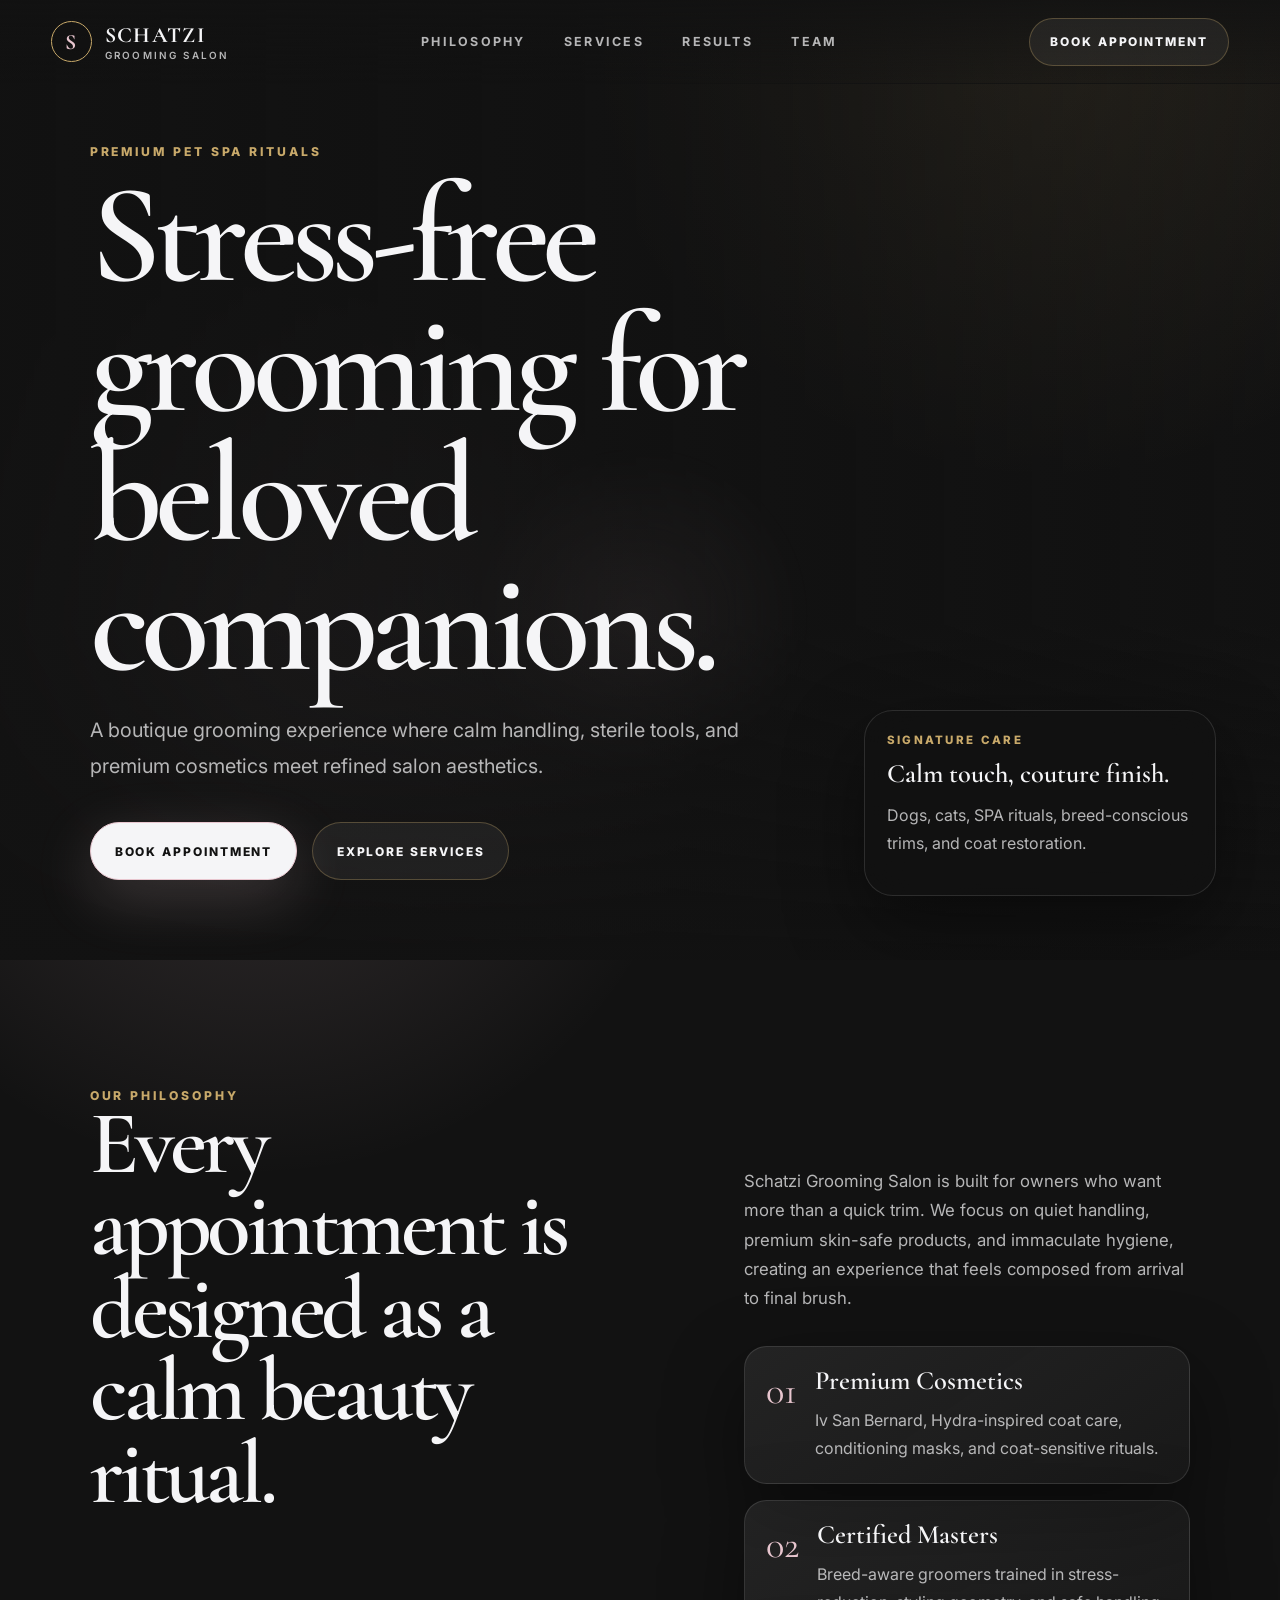
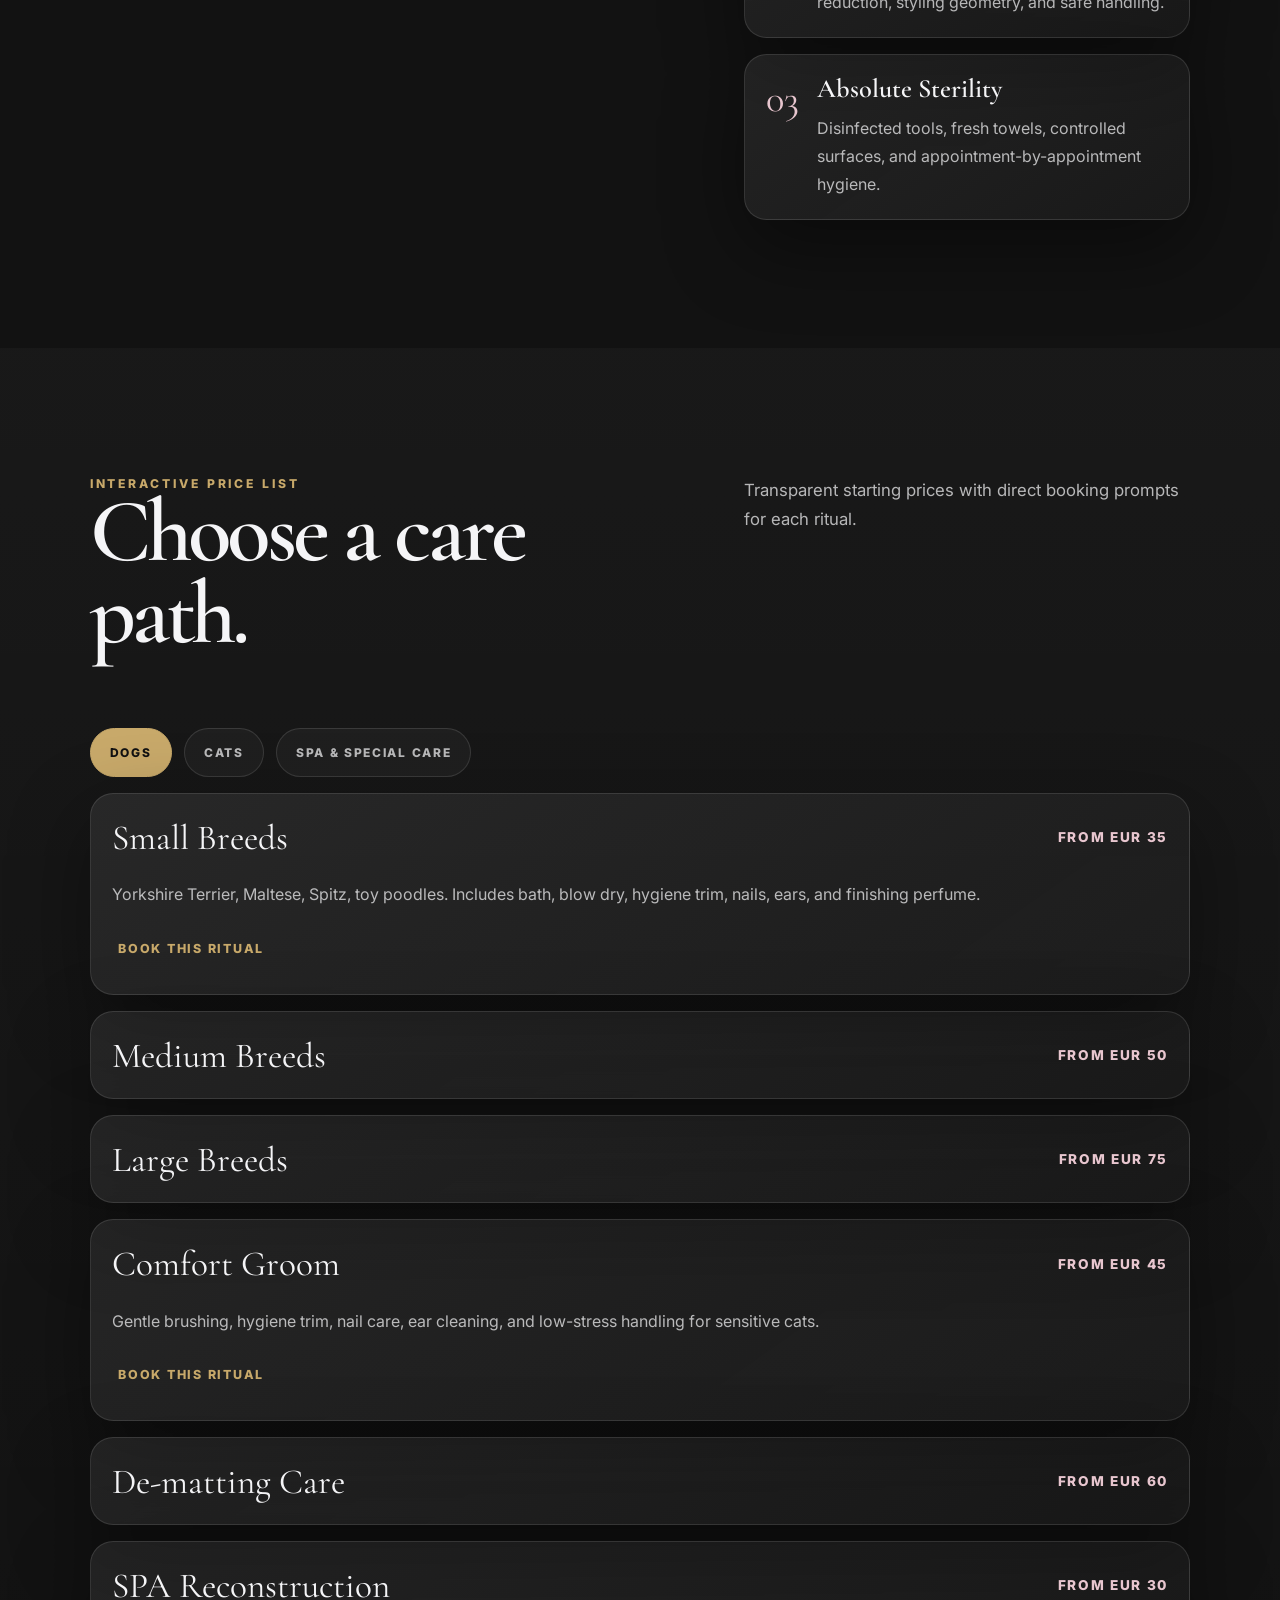
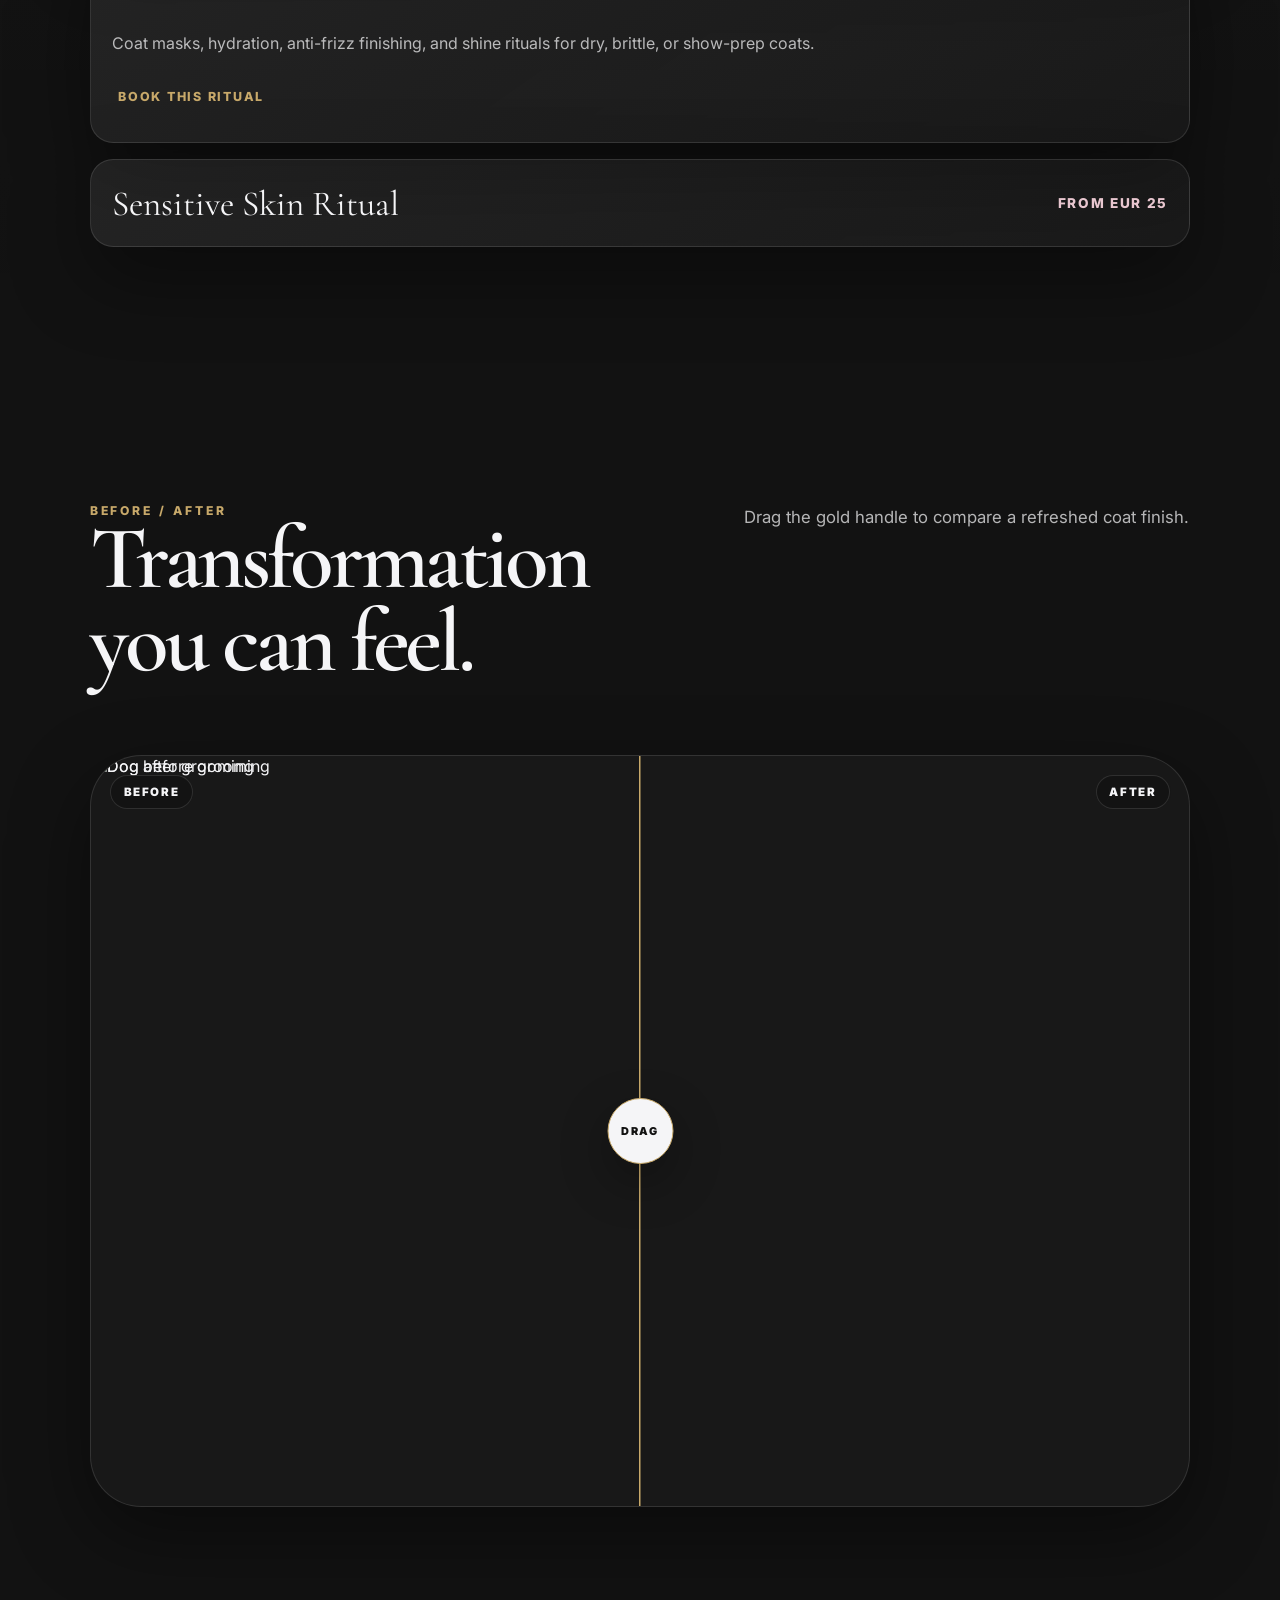
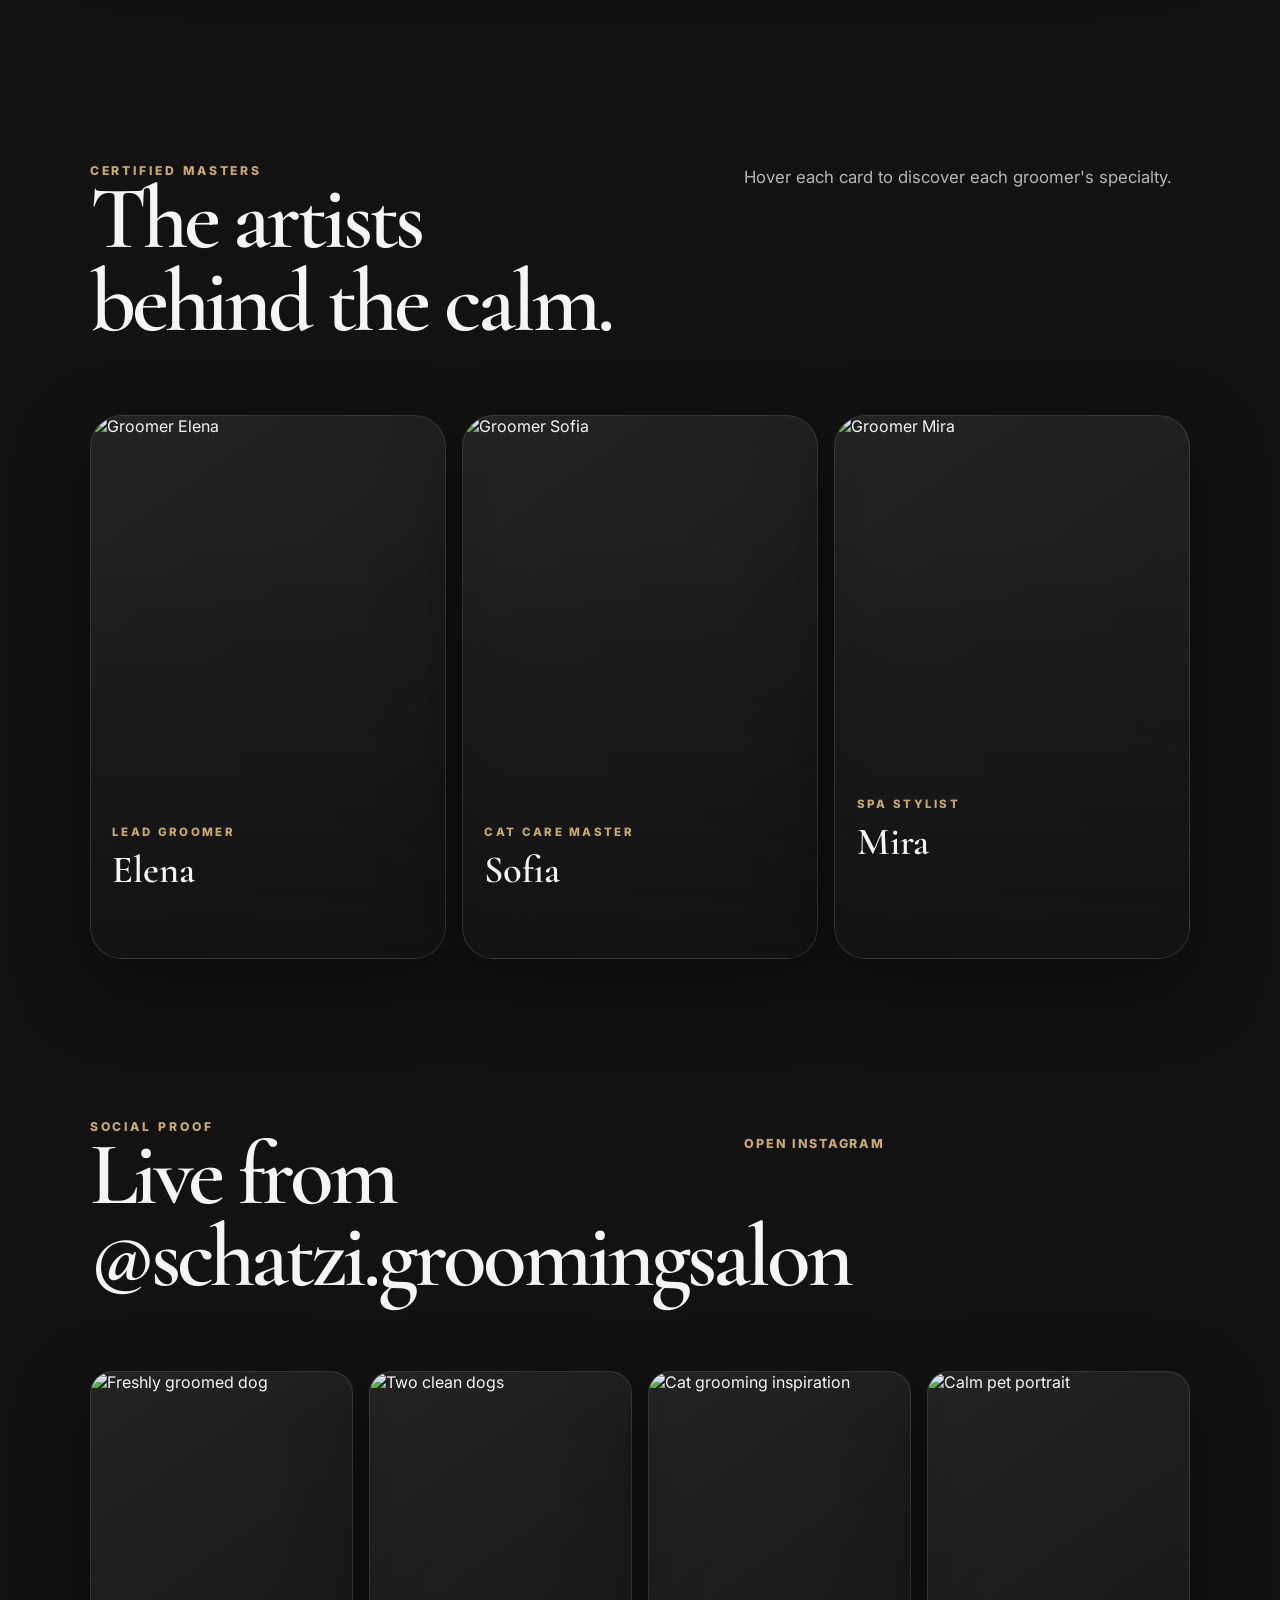
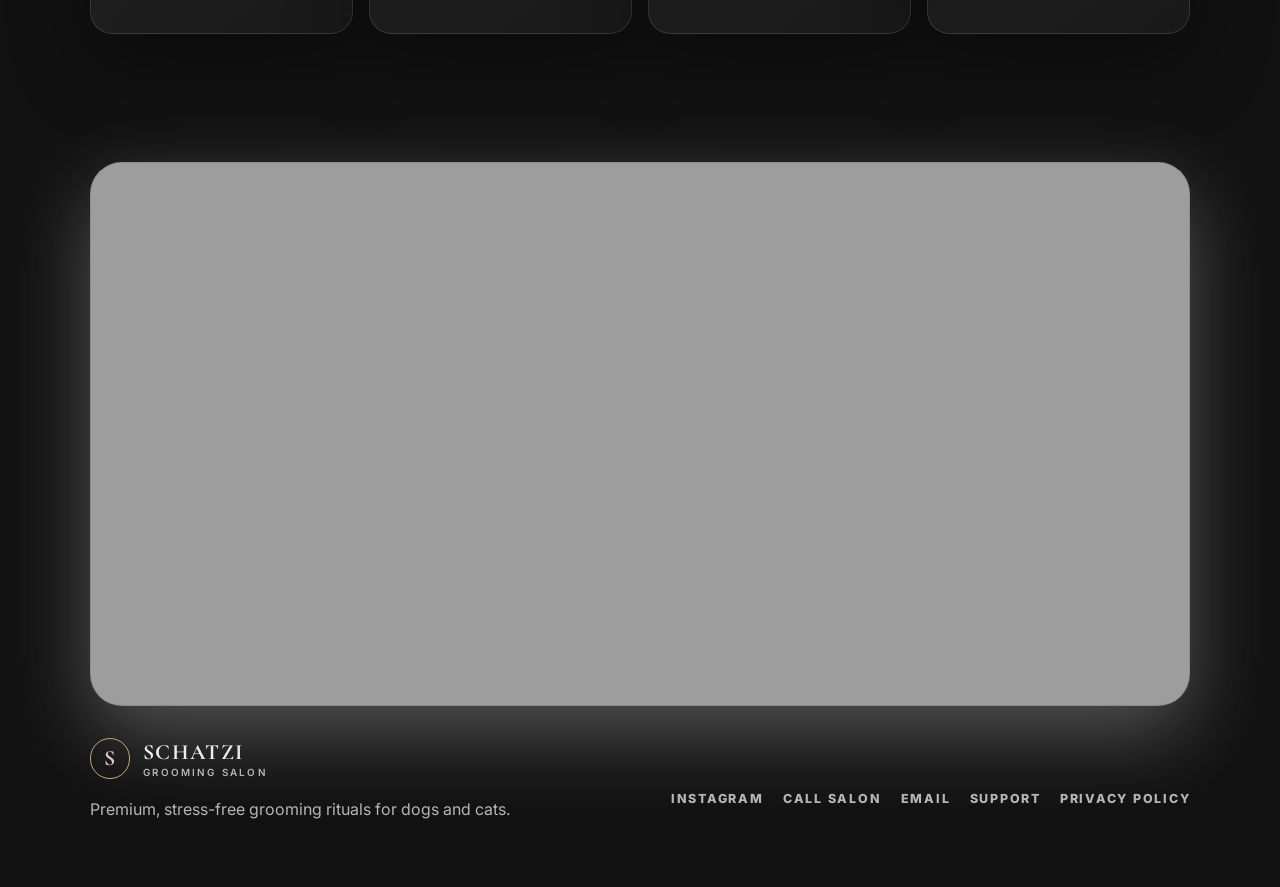
==== index.html @ 97bea0d7 "Add files via upload" ====
<!doctype html>
<html lang="en">
  <head>
    <meta charset="UTF-8" />
    <meta name="viewport" content="width=device-width, initial-scale=1.0" />
    <meta
      name="description"
      content="Schatzi Grooming Salon offers premium, stress-free grooming rituals for dogs and cats in a refined boutique environment."
    />
    <title>Schatzi Grooming Salon | Premium Pet SPA</title>
    <link rel="canonical" href="https://schatzi-grooming.com" />
    <meta name="theme-color" content="#121212" />
    <meta name="color-scheme" content="dark light" />
    <meta property="og:title" content="Schatzi Grooming Salon | Premium Pet Care" />
    <meta property="og:description" content="Culture of care and impeccable style for four-legged aesthetics. Professional grooming without stress." />
    <meta property="og:image" content="/assets/og-premium-preview.jpg" />
    <meta property="og:url" content="https://schatzi-grooming.com" />
    <meta property="og:type" content="website" />
    <meta property="og:site_name" content="Schatzi Grooming Salon" />
    <link rel="icon" href="/assets/favicons/favicon.svg" type="image/svg+xml" sizes="any" />
    <link rel="icon" href="/assets/favicons/favicon-192.png" type="image/png" sizes="192x192" />
    <link rel="icon" href="/assets/favicons/favicon-512.png" type="image/png" sizes="512x512" />
    <link rel="apple-touch-icon" href="/assets/favicons/apple-touch-icon.png" sizes="180x180" />
    <link rel="manifest" href="/site.webmanifest" />
    <link rel="preconnect" href="https://fonts.googleapis.com" />
    <link rel="preconnect" href="https://fonts.gstatic.com" crossorigin />
    <link
      href="https://fonts.googleapis.com/css2?family=Cormorant+Garamond:wght@500;600;700&family=Inter:wght@400;500;600;700&display=swap"
      rel="stylesheet"
    />
    <link rel="stylesheet" href="styles.css" />
  </head>
  <body>
    <div class="cursor-glow" aria-hidden="true"></div>

    <header class="site-header" data-elevate>
      <a class="brand" href="#hero" aria-label="Schatzi Grooming Salon home">
        <span class="brand-mark">S</span>
        <span>
          Schatzi
          <small>Grooming Salon</small>
        </span>
      </a>
      <nav class="nav-links" aria-label="Primary navigation">
        <a href="#philosophy">Philosophy</a>
        <a href="#prices">Services</a>
        <a href="#gallery">Results</a>
        <a href="#team">Team</a>
      </nav>
      <button class="header-cta" type="button" data-booking-open>
        Book Appointment
      </button>
    </header>

    <main>
      <section class="hero" id="hero" aria-label="Premium grooming salon hero">
        <div class="hero-slider" aria-hidden="true">
          <div class="hero-slide is-active" style="--hero-image: url('https://images.unsplash.com/photo-1583511655826-05700d52f4d9?auto=format&fit=crop&w=1800&q=75&fm=webp')"></div>
          <div class="hero-slide" style="--hero-image: url('https://images.unsplash.com/photo-1516734212186-a967f81ad0d7?auto=format&fit=crop&w=1800&q=75&fm=webp')"></div>
          <div class="hero-slide" style="--hero-image: url('https://images.unsplash.com/photo-1591946614720-90a587da4a36?auto=format&fit=crop&w=1800&q=75&fm=webp')"></div>
        </div>
        <div class="hero-overlay"></div>
        <div class="hero-content">
          <p class="eyebrow">Premium Pet SPA Rituals</p>
          <h1>Stress-free grooming for beloved companions.</h1>
          <p class="hero-copy">
            A boutique grooming experience where calm handling, sterile tools, and premium cosmetics meet refined salon aesthetics.
          </p>
          <div class="hero-actions">
            <button class="button button-primary" type="button" data-booking-open data-service="Signature Consultation">
              Book Appointment
            </button>
            <a class="button button-secondary" href="#prices">Explore Services</a>
          </div>
        </div>
        <aside class="hero-card" aria-label="Salon highlights">
          <span>Signature Care</span>
          <strong>Calm touch, couture finish.</strong>
          <p>Dogs, cats, SPA rituals, breed-conscious trims, and coat restoration.</p>
        </aside>
      </section>

      <section class="section philosophy" id="philosophy">
        <div class="section-kicker">Our Philosophy</div>
        <div class="split-layout">
          <div>
            <h2>Every appointment is designed as a calm beauty ritual.</h2>
          </div>
          <div class="copy-stack">
            <p>
              Schatzi Grooming Salon is built for owners who want more than a quick trim. We focus on quiet handling,
              premium skin-safe products, and immaculate hygiene, creating an experience that feels composed from arrival
              to final brush.
            </p>
            <div class="badge-grid" aria-label="Salon trust badges">
              <article class="badge-card">
                <span>01</span>
                <h3>Premium Cosmetics</h3>
                <p>Iv San Bernard, Hydra-inspired coat care, conditioning masks, and coat-sensitive rituals.</p>
              </article>
              <article class="badge-card">
                <span>02</span>
                <h3>Certified Masters</h3>
                <p>Breed-aware groomers trained in stress-reduction, styling geometry, and safe handling.</p>
              </article>
              <article class="badge-card">
                <span>03</span>
                <h3>Absolute Sterility</h3>
                <p>Disinfected tools, fresh towels, controlled surfaces, and appointment-by-appointment hygiene.</p>
              </article>
            </div>
          </div>
        </div>
      </section>

      <section class="section prices" id="prices">
        <div class="section-heading">
          <div>
            <div class="section-kicker">Interactive Price List</div>
            <h2>Choose a care path.</h2>
          </div>
          <p>Transparent starting prices with direct booking prompts for each ritual.</p>
        </div>

        <div class="tabs" role="tablist" aria-label="Service categories">
          <button class="tab-button is-active" id="tab-dogs" role="tab" aria-selected="true" aria-controls="panel-dogs" data-tab="dogs">Dogs</button>
          <button class="tab-button" id="tab-cats" role="tab" aria-selected="false" aria-controls="panel-cats" data-tab="cats">Cats</button>
          <button class="tab-button" id="tab-spa" role="tab" aria-selected="false" aria-controls="panel-spa" data-tab="spa">SPA & Special Care</button>
        </div>

        <div class="tab-panels">
          <div class="tab-panel is-active" id="panel-dogs" role="tabpanel" aria-labelledby="tab-dogs" data-panel="dogs">
            <article class="accordion is-open">
              <button class="accordion-trigger" aria-expanded="true">
                Small Breeds
                <span>from EUR 35</span>
              </button>
              <div class="accordion-content">
                <p>Yorkshire Terrier, Maltese, Spitz, toy poodles. Includes bath, blow dry, hygiene trim, nails, ears, and finishing perfume.</p>
                <button class="text-link booking-link" type="button" data-booking-open data-service="Small Breeds">Book this ritual</button>
              </div>
            </article>
            <article class="accordion">
              <button class="accordion-trigger" aria-expanded="false">
                Medium Breeds
                <span>from EUR 50</span>
              </button>
              <div class="accordion-content">
                <p>Cocker Spaniel, French Bulldog, Shiba Inu, mini doodles. Coat-specific wash, drying, brush-out, trimming, and styling.</p>
                <button class="text-link booking-link" type="button" data-booking-open data-service="Medium Breeds">Book this ritual</button>
              </div>
            </article>
            <article class="accordion">
              <button class="accordion-trigger" aria-expanded="false">
                Large Breeds
                <span>from EUR 75</span>
              </button>
              <div class="accordion-content">
                <p>Golden Retriever, Husky, Samoyed, Shepherd. Deep cleansing, de-shedding, undercoat work, paw care, and coat polish.</p>
                <button class="text-link booking-link" type="button" data-booking-open data-service="Large Breeds">Book this ritual</button>
              </div>
            </article>
          </div>

          <div class="tab-panel" id="panel-cats" role="tabpanel" aria-labelledby="tab-cats" data-panel="cats" hidden>
            <article class="accordion is-open">
              <button class="accordion-trigger" aria-expanded="true">
                Comfort Groom
                <span>from EUR 45</span>
              </button>
              <div class="accordion-content">
                <p>Gentle brushing, hygiene trim, nail care, ear cleaning, and low-stress handling for sensitive cats.</p>
                <button class="text-link booking-link" type="button" data-booking-open data-service="Cat Comfort Groom">Book this ritual</button>
              </div>
            </article>
            <article class="accordion">
              <button class="accordion-trigger" aria-expanded="false">
                De-matting Care
                <span>from EUR 60</span>
              </button>
              <div class="accordion-content">
                <p>Careful mat removal, coat-saving techniques where possible, skin checks, and owner guidance for home care.</p>
                <button class="text-link booking-link" type="button" data-booking-open data-service="Cat De-matting Care">Book this ritual</button>
              </div>
            </article>
          </div>

          <div class="tab-panel" id="panel-spa" role="tabpanel" aria-labelledby="tab-spa" data-panel="spa" hidden>
            <article class="accordion is-open">
              <button class="accordion-trigger" aria-expanded="true">
                SPA Reconstruction
                <span>from EUR 30</span>
              </button>
              <div class="accordion-content">
                <p>Coat masks, hydration, anti-frizz finishing, and shine rituals for dry, brittle, or show-prep coats.</p>
                <button class="text-link booking-link" type="button" data-booking-open data-service="SPA Reconstruction">Book this ritual</button>
              </div>
            </article>
            <article class="accordion">
              <button class="accordion-trigger" aria-expanded="false">
                Sensitive Skin Ritual
                <span>from EUR 25</span>
              </button>
              <div class="accordion-content">
                <p>Gentle cleansing, calming product selection, slow drying, and fragrance-light finishing for reactive pets.</p>
                <button class="text-link booking-link" type="button" data-booking-open data-service="Sensitive Skin Ritual">Book this ritual</button>
              </div>
            </article>
          </div>
        </div>
      </section>

      <section class="section gallery" id="gallery">
        <div class="section-heading">
          <div>
            <div class="section-kicker">Before / After</div>
            <h2>Transformation you can feel.</h2>
          </div>
          <p>Drag the gold handle to compare a refreshed coat finish.</p>
        </div>

        <div class="comparison" data-comparison>
          <img
            class="comparison-image"
            src="https://images.unsplash.com/photo-1601758124510-52d02ddb7cbd?auto=format&fit=crop&w=1300&q=75&fm=webp"
            alt="Dog before grooming"
            loading="lazy"
            decoding="async"
          />
          <div class="comparison-after" data-after>
            <img
              src="https://images.unsplash.com/photo-1583337130417-3346a1be7dee?auto=format&fit=crop&w=1300&q=75&fm=webp"
              alt="Dog after grooming"
              loading="lazy"
              decoding="async"
            />
          </div>
          <input class="comparison-range" type="range" min="0" max="100" value="50" aria-label="Before and after image comparison" data-range />
          <div class="comparison-handle" data-handle aria-hidden="true"></div>
          <span class="comparison-label before">Before</span>
          <span class="comparison-label after">After</span>
        </div>
      </section>

      <section class="section team" id="team">
        <div class="section-heading">
          <div>
            <div class="section-kicker">Certified Masters</div>
            <h2>The artists behind the calm.</h2>
          </div>
          <p>Hover each card to discover each groomer&apos;s specialty.</p>
        </div>

        <div class="team-grid">
          <article class="team-card">
            <img src="https://images.unsplash.com/photo-1551836022-d5d88e9218df?auto=format&fit=crop&w=900&q=75&fm=webp" alt="Groomer Elena" loading="lazy" decoding="async" />
            <div class="team-info">
              <span>Lead Groomer</span>
              <h3>Elena</h3>
              <p>Specializes in teddy trims, poodles, and anxious first-time guests.</p>
              <small>Favorite breed: Maltese</small>
            </div>
          </article>
          <article class="team-card">
            <img src="https://images.unsplash.com/photo-1494790108377-be9c29b29330?auto=format&fit=crop&w=900&q=75&fm=webp" alt="Groomer Sofia" loading="lazy" decoding="async" />
            <div class="team-info">
              <span>Cat Care Master</span>
              <h3>Sofia</h3>
              <p>Focused on feline handling, de-matting, and sensitive skin routines.</p>
              <small>Favorite breed: Maine Coon</small>
            </div>
          </article>
          <article class="team-card">
            <img src="https://images.unsplash.com/photo-1508214751196-bcfd4ca60f91?auto=format&fit=crop&w=900&q=75&fm=webp" alt="Groomer Mira" loading="lazy" decoding="async" />
            <div class="team-info">
              <span>SPA Stylist</span>
              <h3>Mira</h3>
              <p>Creates coat reconstruction rituals, de-shedding programs, and show polish finishes.</p>
              <small>Favorite breed: Samoyed</small>
            </div>
          </article>
        </div>
      </section>

      <section class="section social" id="social">
        <div class="section-heading">
          <div>
            <div class="section-kicker">Social Proof</div>
            <h2>Live from @schatzi.groomingsalon</h2>
          </div>
          <a class="text-link" href="https://www.instagram.com/schatzi.groomingsalon" target="_blank" rel="noreferrer">
            Open Instagram
          </a>
        </div>

        <div class="instagram-grid" aria-label="Instagram preview feed">
          <a href="https://www.instagram.com/schatzi.groomingsalon" target="_blank" rel="noreferrer">
            <img src="https://images.unsplash.com/photo-1517423568366-8b83523034fd?auto=format&fit=crop&w=600&q=70&fm=webp" alt="Freshly groomed dog" loading="lazy" decoding="async" />
          </a>
          <a href="https://www.instagram.com/schatzi.groomingsalon" target="_blank" rel="noreferrer">
            <img src="https://images.unsplash.com/photo-1548199973-03cce0bbc87b?auto=format&fit=crop&w=600&q=70&fm=webp" alt="Two clean dogs" loading="lazy" decoding="async" />
          </a>
          <a href="https://www.instagram.com/schatzi.groomingsalon" target="_blank" rel="noreferrer">
            <img src="https://images.unsplash.com/photo-1574158622682-e40e69881006?auto=format&fit=crop&w=600&q=70&fm=webp" alt="Cat grooming inspiration" loading="lazy" decoding="async" />
          </a>
          <a href="https://www.instagram.com/schatzi.groomingsalon" target="_blank" rel="noreferrer">
            <img src="https://images.unsplash.com/photo-1537151608828-ea2b11777ee8?auto=format&fit=crop&w=600&q=70&fm=webp" alt="Calm pet portrait" loading="lazy" decoding="async" />
          </a>
        </div>
      </section>
    </main>

    <footer class="footer">
      <div class="footer-map" aria-label="Salon location map">
        <iframe
          title="Schatzi Grooming Salon map"
          loading="lazy"
          referrerpolicy="no-referrer-when-downgrade"
          src="https://www.google.com/maps?q=Schatzi%20Grooming%20Salon&output=embed"
        ></iframe>
      </div>
      <div class="footer-content">
        <div>
          <a class="brand footer-brand" href="#hero">
            <span class="brand-mark">S</span>
            <span>
              Schatzi
              <small>Grooming Salon</small>
            </span>
          </a>
          <p>Premium, stress-free grooming rituals for dogs and cats.</p>
        </div>
        <div class="footer-links">
          <a href="https://www.instagram.com/schatzi.groomingsalon" target="_blank" rel="noreferrer">Instagram</a>
          <a href="tel:+0000000000">Call Salon</a>
          <a href="mailto:hello@schatzi.grooming">Email</a>
          <a href="/support.html">Support</a>
          <a href="/privacy.html">Privacy Policy</a>
        </div>
      </div>
    </footer>

    <div class="booking-modal" data-booking-modal hidden>
      <button class="booking-backdrop" type="button" aria-label="Close booking modal" data-booking-close></button>
      <section
        class="booking-dialog"
        role="dialog"
        aria-modal="true"
        aria-labelledby="booking-title"
        aria-describedby="booking-description"
      >
        <button class="modal-close" type="button" aria-label="Close booking modal" data-booking-close>Close</button>
        <div class="section-kicker">Online Booking</div>
        <h2 id="booking-title">Reserve a calm grooming ritual.</h2>
        <p id="booking-description">
          This popup is ready for Altegio/YCLIENTS or another beauty CRM widget. Until the widget is connected,
          the form captures the intended booking details locally without sending visitors to another domain.
        </p>
        <div class="crm-widget-slot" data-crm-slot>
          CRM widget mount point: paste the official booking embed script here after provider approval.
        </div>
        <form class="booking-form" data-booking-form>
          <label>
            Preferred service
            <select name="service" data-service-select>
              <option>Signature Consultation</option>
              <option>Small Breeds</option>
              <option>Medium Breeds</option>
              <option>Large Breeds</option>
              <option>Cat Comfort Groom</option>
              <option>Cat De-matting Care</option>
              <option>SPA Reconstruction</option>
              <option>Sensitive Skin Ritual</option>
            </select>
          </label>
          <label>
            Pet parent name
            <input name="name" type="text" autocomplete="name" placeholder="Your name" />
          </label>
          <label>
            Phone or messenger
            <input name="contact" type="text" autocomplete="tel" placeholder="+357 ..." />
          </label>
          <button class="button button-primary booking-submit" type="submit">Request Appointment</button>
          <p class="booking-note" data-booking-note aria-live="polite"></p>
        </form>
      </section>
    </div>

    <script src="script.js"></script>
  </body>
</html>
---- styles.css ----
:root {
  --charcoal: #121212;
  --charcoal-soft: #181818;
  --charcoal-glass: rgba(18, 18, 18, 0.68);
  --cream: #f5f5f7;
  --cream-muted: rgba(245, 245, 247, 0.72);
  --cream-soft: rgba(245, 245, 247, 0.1);
  --pink: #e8c6cf;
  --pink-deep: #bd8f9d;
  --gold: #c8a96a;
  --gold-soft: rgba(200, 169, 106, 0.32);
  --line: rgba(245, 245, 247, 0.12);
  --shadow: 0 28px 80px rgba(0, 0, 0, 0.42);
  --serif: "Cormorant Garamond", Georgia, serif;
  --sans: "Inter", "Helvetica Neue", Arial, sans-serif;
}

* {
  box-sizing: border-box;
}

html {
  scroll-behavior: smooth;
}

body {
  margin: 0;
  background:
    radial-gradient(circle at 20% 10%, rgba(232, 198, 207, 0.16), transparent 28rem),
    radial-gradient(circle at 82% 0%, rgba(200, 169, 106, 0.14), transparent 30rem),
    var(--charcoal);
  color: var(--cream);
  font-family: var(--sans);
  overflow-x: hidden;
}

body::selection {
  background: var(--pink);
  color: var(--charcoal);
}

a {
  color: inherit;
  text-decoration: none;
}

img {
  display: block;
  max-width: 100%;
}

button,
input,
select {
  font: inherit;
}

:where(button, input, select, textarea) {
  color: inherit;
}

:where(.header-cta, .button, .tab-button, .accordion-trigger, .text-link, .footer-links a, .modal-close, input, select) {
  min-height: 48px;
}

:where(a, button, input, select):focus-visible {
  outline: 2px solid var(--pink);
  outline-offset: 4px;
}

body.modal-open {
  overflow: hidden;
}

.cursor-glow {
  position: fixed;
  inset: auto auto 12% 50%;
  width: 22rem;
  height: 22rem;
  pointer-events: none;
  background: radial-gradient(circle, rgba(232, 198, 207, 0.12), transparent 68%);
  filter: blur(4px);
  transform: translate3d(-50%, 0, 0);
  z-index: 0;
}

.site-header {
  position: fixed;
  top: 0;
  left: 0;
  right: 0;
  z-index: 20;
  display: flex;
  align-items: center;
  justify-content: space-between;
  gap: 2rem;
  padding: 1.1rem clamp(1.25rem, 4vw, 4rem);
  color: var(--cream);
  background: linear-gradient(180deg, rgba(18, 18, 18, 0.86), rgba(18, 18, 18, 0.22));
  border-bottom: 1px solid transparent;
  transition: background 260ms ease, border-color 260ms ease, backdrop-filter 260ms ease;
}

.site-header.is-elevated {
  background: rgba(18, 18, 18, 0.76);
  border-color: var(--line);
  backdrop-filter: blur(22px);
}

.brand {
  display: inline-flex;
  align-items: center;
  gap: 0.8rem;
  min-width: max-content;
  font-family: var(--serif);
  font-size: 1.36rem;
  font-weight: 700;
  letter-spacing: 0.06em;
  text-transform: uppercase;
}

.brand small {
  display: block;
  margin-top: 0.05rem;
  color: var(--cream-muted);
  font-family: var(--sans);
  font-size: 0.62rem;
  font-weight: 600;
  letter-spacing: 0.22em;
}

.brand-mark {
  display: grid;
  width: 2.55rem;
  height: 2.55rem;
  place-items: center;
  border: 1px solid var(--gold);
  border-radius: 50%;
  color: var(--pink);
  background: rgba(18, 18, 18, 0.48);
}

.nav-links {
  display: flex;
  align-items: center;
  justify-content: center;
  gap: clamp(1rem, 3vw, 2.4rem);
  color: var(--cream-muted);
  font-size: 0.78rem;
  font-weight: 700;
  letter-spacing: 0.18em;
  text-transform: uppercase;
}

.nav-links a {
  position: relative;
  padding: 0.4rem 0;
  transition: color 220ms ease;
}

.nav-links a::after {
  position: absolute;
  left: 0;
  bottom: 0;
  width: 100%;
  height: 1px;
  content: "";
  background: var(--gold);
  transform: scaleX(0);
  transform-origin: right;
  transition: transform 220ms ease;
}

.nav-links a:hover {
  color: var(--cream);
}

.nav-links a:hover::after {
  transform: scaleX(1);
  transform-origin: left;
}

.header-cta,
.button {
  display: inline-flex;
  align-items: center;
  justify-content: center;
  border-radius: 999px;
  font-size: 0.75rem;
  font-weight: 800;
  letter-spacing: 0.16em;
  text-transform: uppercase;
  cursor: pointer;
  transition: transform 220ms ease, border-color 220ms ease, background 220ms ease, color 220ms ease;
}

.header-cta {
  padding: 0.85rem 1.25rem;
  border: 1px solid var(--gold-soft);
  color: var(--cream);
  background: rgba(245, 245, 247, 0.06);
}

.header-cta:hover,
.button:hover {
  transform: translateY(-2px);
}

.hero {
  position: relative;
  display: grid;
  min-height: 100svh;
  place-items: center start;
  padding: 9rem clamp(1.25rem, 7vw, 7rem) 5rem;
  isolation: isolate;
  overflow: hidden;
}

.hero-slider,
.hero-slide,
.hero-overlay {
  position: absolute;
  inset: 0;
}

.hero-slider {
  z-index: -3;
}

.hero-slide {
  background-image: var(--hero-image);
  background-position: center;
  background-size: cover;
  opacity: 0;
  transform: scale(1.06);
  transition: opacity 1400ms ease, transform 5000ms ease;
}

.hero-slide.is-active {
  opacity: 0.66;
  transform: scale(1);
}

.hero-overlay {
  z-index: -2;
  background:
    linear-gradient(90deg, rgba(18, 18, 18, 0.92) 0%, rgba(18, 18, 18, 0.62) 45%, rgba(18, 18, 18, 0.18) 100%),
    linear-gradient(0deg, rgba(18, 18, 18, 0.96) 0%, transparent 35%);
}

.hero-content {
  width: min(49rem, 100%);
  animation: rise-in 900ms ease both;
}

.eyebrow,
.section-kicker {
  color: var(--gold);
  font-size: 0.76rem;
  font-weight: 800;
  letter-spacing: 0.24em;
  text-transform: uppercase;
}

h1,
h2,
h3,
p {
  margin-top: 0;
}

h1,
h2 {
  font-family: var(--serif);
  font-weight: 600;
  line-height: 0.92;
  letter-spacing: -0.045em;
}

h1 {
  max-width: 13ch;
  margin-bottom: 1.5rem;
  font-size: clamp(4.6rem, 11vw, 10.8rem);
}

h2 {
  margin-bottom: 1.5rem;
  font-size: clamp(3.2rem, 7vw, 7.4rem);
}

h3 {
  font-family: var(--serif);
  font-size: 1.65rem;
  font-weight: 600;
  line-height: 1;
}

.hero-copy {
  max-width: 41rem;
  margin-bottom: 2.35rem;
  color: var(--cream-muted);
  font-size: clamp(1.05rem, 1.55vw, 1.35rem);
  line-height: 1.8;
}

.hero-actions {
  display: flex;
  flex-wrap: wrap;
  gap: 0.9rem;
}

.button {
  min-height: 3.6rem;
  border: 0;
  padding: 1rem 1.5rem;
}

.button-primary {
  border: 1px solid var(--pink);
  background: var(--cream);
  color: var(--charcoal);
  box-shadow: 0 18px 60px rgba(232, 198, 207, 0.2);
}

.button-secondary {
  border: 1px solid var(--gold-soft);
  color: var(--cream);
  background: rgba(245, 245, 247, 0.06);
}

.hero-card {
  position: absolute;
  right: clamp(1.25rem, 5vw, 5rem);
  bottom: clamp(1.25rem, 5vw, 5rem);
  width: min(22rem, calc(100% - 2.5rem));
  padding: 1.35rem;
  border: 1px solid var(--line);
  border-radius: 1.8rem;
  background: rgba(18, 18, 18, 0.58);
  box-shadow: var(--shadow);
  backdrop-filter: blur(20px);
}

.hero-card span,
.team-info span {
  display: block;
  margin-bottom: 0.7rem;
  color: var(--gold);
  font-size: 0.72rem;
  font-weight: 800;
  letter-spacing: 0.2em;
  text-transform: uppercase;
}

.hero-card strong {
  display: block;
  margin-bottom: 0.7rem;
  font-family: var(--serif);
  font-size: 1.65rem;
  font-weight: 600;
}

.hero-card p,
.section-heading p,
.copy-stack p,
.badge-card p,
.accordion-content p,
.team-info p,
.footer p {
  color: var(--cream-muted);
  line-height: 1.75;
}

.section {
  position: relative;
  z-index: 1;
  padding: clamp(5rem, 10vw, 9rem) clamp(1.25rem, 7vw, 7rem);
}

.split-layout,
.section-heading {
  display: grid;
  grid-template-columns: minmax(0, 0.95fr) minmax(19rem, 0.75fr);
  gap: clamp(2.5rem, 7vw, 7rem);
  align-items: start;
}

.copy-stack {
  padding-top: clamp(0.5rem, 5vw, 5rem);
}

.copy-stack > p,
.section-heading > p {
  font-size: 1.05rem;
}

.badge-grid {
  display: grid;
  gap: 1rem;
  margin-top: 2rem;
}

.badge-card,
.accordion,
.team-card,
.instagram-grid a {
  border: 1px solid var(--line);
  background: linear-gradient(145deg, rgba(245, 245, 247, 0.08), rgba(245, 245, 247, 0.03));
  box-shadow: var(--shadow);
}

.badge-card {
  display: grid;
  grid-template-columns: auto 1fr;
  gap: 0.4rem 1.1rem;
  padding: 1.3rem;
  border-radius: 1.4rem;
}

.badge-card span {
  grid-row: span 2;
  color: var(--pink);
  font-family: var(--serif);
  font-size: 2.4rem;
}

.badge-card h3 {
  margin-bottom: 0.35rem;
}

.badge-card p {
  margin-bottom: 0;
}

.prices {
  background: linear-gradient(180deg, rgba(245, 245, 247, 0.03), transparent);
}

.tabs {
  display: flex;
  flex-wrap: wrap;
  gap: 0.75rem;
  margin: 3rem 0 1rem;
}

.tab-button {
  min-height: 3.1rem;
  padding: 0.9rem 1.2rem;
  border: 1px solid var(--line);
  border-radius: 999px;
  color: var(--cream-muted);
  background: rgba(245, 245, 247, 0.04);
  cursor: pointer;
  font-size: 0.75rem;
  font-weight: 800;
  letter-spacing: 0.14em;
  text-transform: uppercase;
  transition: background 220ms ease, color 220ms ease, border-color 220ms ease;
}

.tab-button.is-active,
.tab-button:hover {
  border-color: var(--gold);
  color: var(--charcoal);
  background: var(--gold);
}

.tab-panels {
  display: grid;
  gap: 1rem;
}

.tab-panel {
  display: grid;
  gap: 1rem;
}

.accordion {
  overflow: hidden;
  border-radius: 1.45rem;
}

.accordion-trigger {
  display: flex;
  width: 100%;
  align-items: center;
  justify-content: space-between;
  gap: 1rem;
  padding: 1.35rem;
  border: 0;
  color: var(--cream);
  background: transparent;
  cursor: pointer;
  font-family: var(--serif);
  font-size: clamp(1.45rem, 3vw, 2.2rem);
  text-align: left;
}

.accordion-trigger span {
  color: var(--pink);
  font-family: var(--sans);
  font-size: 0.85rem;
  font-weight: 800;
  letter-spacing: 0.12em;
  text-transform: uppercase;
}

.accordion-content {
  max-height: 0;
  overflow: hidden;
  padding: 0 1.35rem;
  transition: max-height 300ms ease, padding 260ms ease;
}

.accordion.is-open .accordion-content {
  max-height: 16rem;
  padding-bottom: 1.35rem;
}

.text-link {
  display: inline-flex;
  width: max-content;
  max-width: 100%;
  align-items: center;
  border: 0;
  color: var(--gold);
  background: transparent;
  cursor: pointer;
  font-size: 0.78rem;
  font-weight: 800;
  letter-spacing: 0.14em;
  text-transform: uppercase;
}

.comparison {
  position: relative;
  min-height: clamp(27rem, 64vw, 47rem);
  margin-top: 3rem;
  overflow: hidden;
  border: 1px solid var(--line);
  border-radius: clamp(1.4rem, 4vw, 3.2rem);
  background: var(--charcoal-soft);
  box-shadow: var(--shadow);
}

.comparison-image,
.comparison-after,
.comparison-after img {
  position: absolute;
  inset: 0;
  width: 100%;
  height: 100%;
}

.comparison-image,
.comparison-after img {
  object-fit: cover;
}

.comparison-after {
  width: 50%;
  overflow: hidden;
  border-right: 1px solid var(--gold);
}

.comparison-after img {
  max-width: none;
  width: calc(100vw - clamp(2.5rem, 14vw, 14rem));
}

.comparison-range {
  position: absolute;
  inset: 0;
  z-index: 3;
  width: 100%;
  height: 100%;
  cursor: ew-resize;
  opacity: 0;
}

.comparison-handle {
  position: absolute;
  top: 0;
  bottom: 0;
  left: 50%;
  width: 1px;
  background: var(--gold);
  transform: translateX(-50%);
  pointer-events: none;
  z-index: 2;
}

.comparison-handle::after {
  position: absolute;
  top: 50%;
  left: 50%;
  display: grid;
  width: 4rem;
  height: 4rem;
  place-items: center;
  border: 1px solid var(--gold);
  border-radius: 50%;
  content: "Drag";
  color: var(--charcoal);
  background: var(--cream);
  font-size: 0.68rem;
  font-weight: 900;
  letter-spacing: 0.14em;
  text-transform: uppercase;
  transform: translate(-50%, -50%);
  box-shadow: 0 18px 50px rgba(0, 0, 0, 0.32);
}

.comparison-label {
  position: absolute;
  top: 1.2rem;
  z-index: 4;
  padding: 0.55rem 0.8rem;
  border: 1px solid var(--line);
  border-radius: 999px;
  background: var(--charcoal-glass);
  color: var(--cream);
  font-size: 0.72rem;
  font-weight: 900;
  letter-spacing: 0.14em;
  text-transform: uppercase;
  backdrop-filter: blur(14px);
}

.comparison-label.before {
  left: 1.2rem;
}

.comparison-label.after {
  right: 1.2rem;
}

.team-grid,
.instagram-grid {
  display: grid;
  grid-template-columns: repeat(3, minmax(0, 1fr));
  gap: 1rem;
  margin-top: 3rem;
}

.team-card {
  position: relative;
  min-height: 34rem;
  overflow: hidden;
  border-radius: 2rem;
}

.team-card img {
  width: 100%;
  height: 100%;
  object-fit: cover;
  filter: saturate(0.76);
  transition: transform 700ms ease, filter 700ms ease;
}

.team-card::after {
  position: absolute;
  inset: 0;
  content: "";
  background: linear-gradient(180deg, transparent 20%, rgba(18, 18, 18, 0.92) 100%);
}

.team-info {
  position: absolute;
  left: 0;
  right: 0;
  bottom: 0;
  z-index: 2;
  padding: 1.35rem;
  transform: translateY(3.2rem);
  transition: transform 360ms ease;
}

.team-info h3 {
  margin-bottom: 0.65rem;
  font-size: 2.4rem;
}

.team-info p,
.team-info small {
  opacity: 0;
  transform: translateY(0.8rem);
  transition: opacity 280ms ease, transform 280ms ease;
}

.team-info small {
  display: block;
  color: var(--pink);
  font-weight: 800;
  letter-spacing: 0.08em;
  text-transform: uppercase;
}

.team-card:hover img {
  filter: saturate(1);
  transform: scale(1.055);
}

.team-card:hover .team-info,
.team-card:focus-within .team-info {
  transform: translateY(0);
}

.team-card:hover .team-info p,
.team-card:hover .team-info small,
.team-card:focus-within .team-info p,
.team-card:focus-within .team-info small {
  opacity: 1;
  transform: translateY(0);
}

.social {
  padding-top: 2rem;
}

.instagram-grid {
  grid-template-columns: repeat(4, minmax(0, 1fr));
}

.instagram-grid a {
  aspect-ratio: 1;
  overflow: hidden;
  border-radius: 1.4rem;
}

.instagram-grid img {
  width: 100%;
  height: 100%;
  object-fit: cover;
  transition: transform 520ms ease, filter 520ms ease;
}

.instagram-grid a:hover img {
  filter: brightness(1.08);
  transform: scale(1.08);
}

.footer {
  padding: 0 clamp(1.25rem, 7vw, 7rem) clamp(1.25rem, 4vw, 3rem);
}

.footer-map {
  height: min(34rem, 58vw);
  min-height: 22rem;
  overflow: hidden;
  border: 1px solid var(--line);
  border-radius: 2rem;
  background: var(--charcoal-soft);
  box-shadow: var(--shadow);
  filter: grayscale(1) invert(0.9) contrast(1.1) brightness(0.72);
}

.footer-map iframe {
  width: 100%;
  height: 100%;
  border: 0;
}

.footer-content {
  display: grid;
  grid-template-columns: 1fr auto;
  gap: 2rem;
  align-items: end;
  padding-top: 2rem;
}

.footer-brand {
  margin-bottom: 1rem;
}

.footer-links {
  display: flex;
  flex-wrap: wrap;
  justify-content: flex-end;
  gap: 0.9rem 1.2rem;
  color: var(--cream-muted);
  font-size: 0.78rem;
  font-weight: 800;
  letter-spacing: 0.14em;
  text-transform: uppercase;
}

.footer-links a {
  transition: color 220ms ease;
}

.footer-links a:hover {
  color: var(--gold);
}

.legal-page {
  min-height: 100svh;
}

.legal-content {
  width: min(58rem, 100%);
  margin: 0 auto;
  padding: clamp(2rem, 7vw, 5rem) clamp(1.25rem, 5vw, 3rem);
}

.legal-content .brand {
  margin-bottom: clamp(4rem, 10vw, 7rem);
}

.legal-content h1 {
  max-width: 9ch;
  margin-bottom: 1.5rem;
}

.legal-content section + section {
  margin-top: 1rem;
}

.legal-card {
  padding: clamp(1.2rem, 4vw, 1.7rem);
  border: 1px solid var(--line);
  border-radius: 1.4rem;
  background: linear-gradient(145deg, rgba(245, 245, 247, 0.08), rgba(245, 245, 247, 0.03));
  box-shadow: var(--shadow);
}

.legal-card h2 {
  margin-bottom: 0.8rem;
  font-size: clamp(2.2rem, 5vw, 3.7rem);
}

.legal-card p,
.legal-content > section > p {
  color: var(--cream-muted);
  line-height: 1.75;
}

.legal-card a {
  color: var(--gold);
}

.booking-modal[hidden] {
  display: none;
}

.booking-modal {
  position: fixed;
  inset: 0;
  z-index: 60;
  display: grid;
  place-items: center;
  padding: clamp(1rem, 4vw, 2.5rem);
}

.booking-backdrop {
  position: absolute;
  inset: 0;
  border: 0;
  background: rgba(0, 0, 0, 0.72);
  cursor: pointer;
  backdrop-filter: blur(18px);
}

.booking-dialog {
  position: relative;
  width: min(47rem, 100%);
  max-height: min(90svh, 54rem);
  overflow: auto;
  padding: clamp(1.25rem, 4vw, 2.4rem);
  border: 1px solid var(--line);
  border-radius: clamp(1.4rem, 4vw, 2.4rem);
  background:
    radial-gradient(circle at 0% 0%, rgba(232, 198, 207, 0.16), transparent 20rem),
    linear-gradient(145deg, rgba(31, 31, 31, 0.98), rgba(18, 18, 18, 0.98));
  box-shadow: 0 30px 110px rgba(0, 0, 0, 0.72);
}

.booking-dialog h2 {
  margin: 0.75rem 0 1rem;
  font-size: clamp(2.8rem, 7vw, 5.3rem);
}

.booking-dialog p {
  color: var(--cream-muted);
  line-height: 1.7;
}

.modal-close {
  position: absolute;
  top: 1rem;
  right: 1rem;
  display: inline-flex;
  align-items: center;
  justify-content: center;
  border: 1px solid var(--gold-soft);
  border-radius: 999px;
  padding: 0.75rem 1rem;
  color: var(--cream);
  background: rgba(245, 245, 247, 0.06);
  cursor: pointer;
  font-size: 0.68rem;
  font-weight: 900;
  letter-spacing: 0.14em;
  text-transform: uppercase;
}

.crm-widget-slot {
  margin: 1.4rem 0;
  padding: 1rem;
  border: 1px dashed var(--gold-soft);
  border-radius: 1.1rem;
  color: var(--pink);
  background: rgba(200, 169, 106, 0.08);
  font-size: 0.86rem;
  line-height: 1.6;
}

.booking-form {
  display: grid;
  gap: 1rem;
}

.booking-form label {
  display: grid;
  gap: 0.45rem;
  color: var(--cream-muted);
  font-size: 0.78rem;
  font-weight: 800;
  letter-spacing: 0.12em;
  text-transform: uppercase;
}

.booking-form input,
.booking-form select {
  width: 100%;
  border: 1px solid var(--line);
  border-radius: 1rem;
  padding: 0.9rem 1rem;
  color: var(--cream);
  background: rgba(245, 245, 247, 0.06);
}

.booking-form input::placeholder {
  color: rgba(245, 245, 247, 0.38);
}

.booking-submit {
  width: 100%;
  margin-top: 0.4rem;
}

.booking-note {
  min-height: 1.5rem;
  margin-bottom: 0;
  color: var(--pink);
}

@keyframes rise-in {
  from {
    opacity: 0;
    transform: translateY(2rem);
  }
  to {
    opacity: 1;
    transform: translateY(0);
  }
}

@media (max-width: 980px) {
  .site-header {
    align-items: flex-start;
  }

  .nav-links {
    display: none;
  }

  .hero {
    align-items: start;
  }

  .hero-card {
    position: relative;
    right: auto;
    bottom: auto;
    margin-top: 3rem;
  }

  .split-layout,
  .section-heading,
  .footer-content {
    grid-template-columns: 1fr;
  }

  .team-grid {
    grid-template-columns: 1fr;
  }

  .team-card {
    min-height: 28rem;
  }

  .instagram-grid {
    grid-template-columns: repeat(2, minmax(0, 1fr));
  }

  .footer-links {
    justify-content: flex-start;
  }
}

@media (max-width: 620px) {
  .site-header {
    gap: 0.7rem;
    padding: 0.85rem 1rem;
  }

  .brand {
    font-size: 1rem;
  }

  .brand-mark {
    width: 2.2rem;
    height: 2.2rem;
  }

  .header-cta {
    padding: 0.72rem 0.9rem;
    font-size: 0.66rem;
  }

  .tabs {
    flex-wrap: nowrap;
    margin-inline: -1.25rem;
    overflow-x: auto;
    padding: 0 1.25rem 0.35rem;
    scroll-snap-type: x proximity;
  }

  .tab-button {
    flex: 0 0 auto;
    scroll-snap-align: start;
  }

  .hero {
    padding-top: 7.5rem;
  }

  h1 {
    font-size: clamp(3.8rem, 19vw, 5.7rem);
  }

  h2 {
    font-size: clamp(2.85rem, 14vw, 4.7rem);
  }

  .button,
  .hero-actions {
    width: 100%;
  }

  .badge-card {
    grid-template-columns: 1fr;
  }

  .accordion-trigger {
    align-items: flex-start;
    flex-direction: column;
  }

  .comparison {
    min-height: 28rem;
  }

  .comparison-after img {
    width: calc(100vw - 2.5rem);
  }

  .instagram-grid {
    gap: 0.65rem;
  }

  .booking-dialog {
    max-height: 92svh;
  }

  .modal-close {
    position: static;
    margin-left: auto;
    margin-bottom: 1rem;
  }
}

@media (hover: none) {
  .team-info {
    transform: translateY(0);
  }

  .team-info p,
  .team-info small {
    opacity: 1;
    transform: translateY(0);
  }
}

@media (prefers-reduced-motion: reduce) {
  *,
  *::before,
  *::after {
    animation-duration: 0.01ms !important;
    animation-iteration-count: 1 !important;
    scroll-behavior: auto !important;
    transition-duration: 0.01ms !important;
  }
}
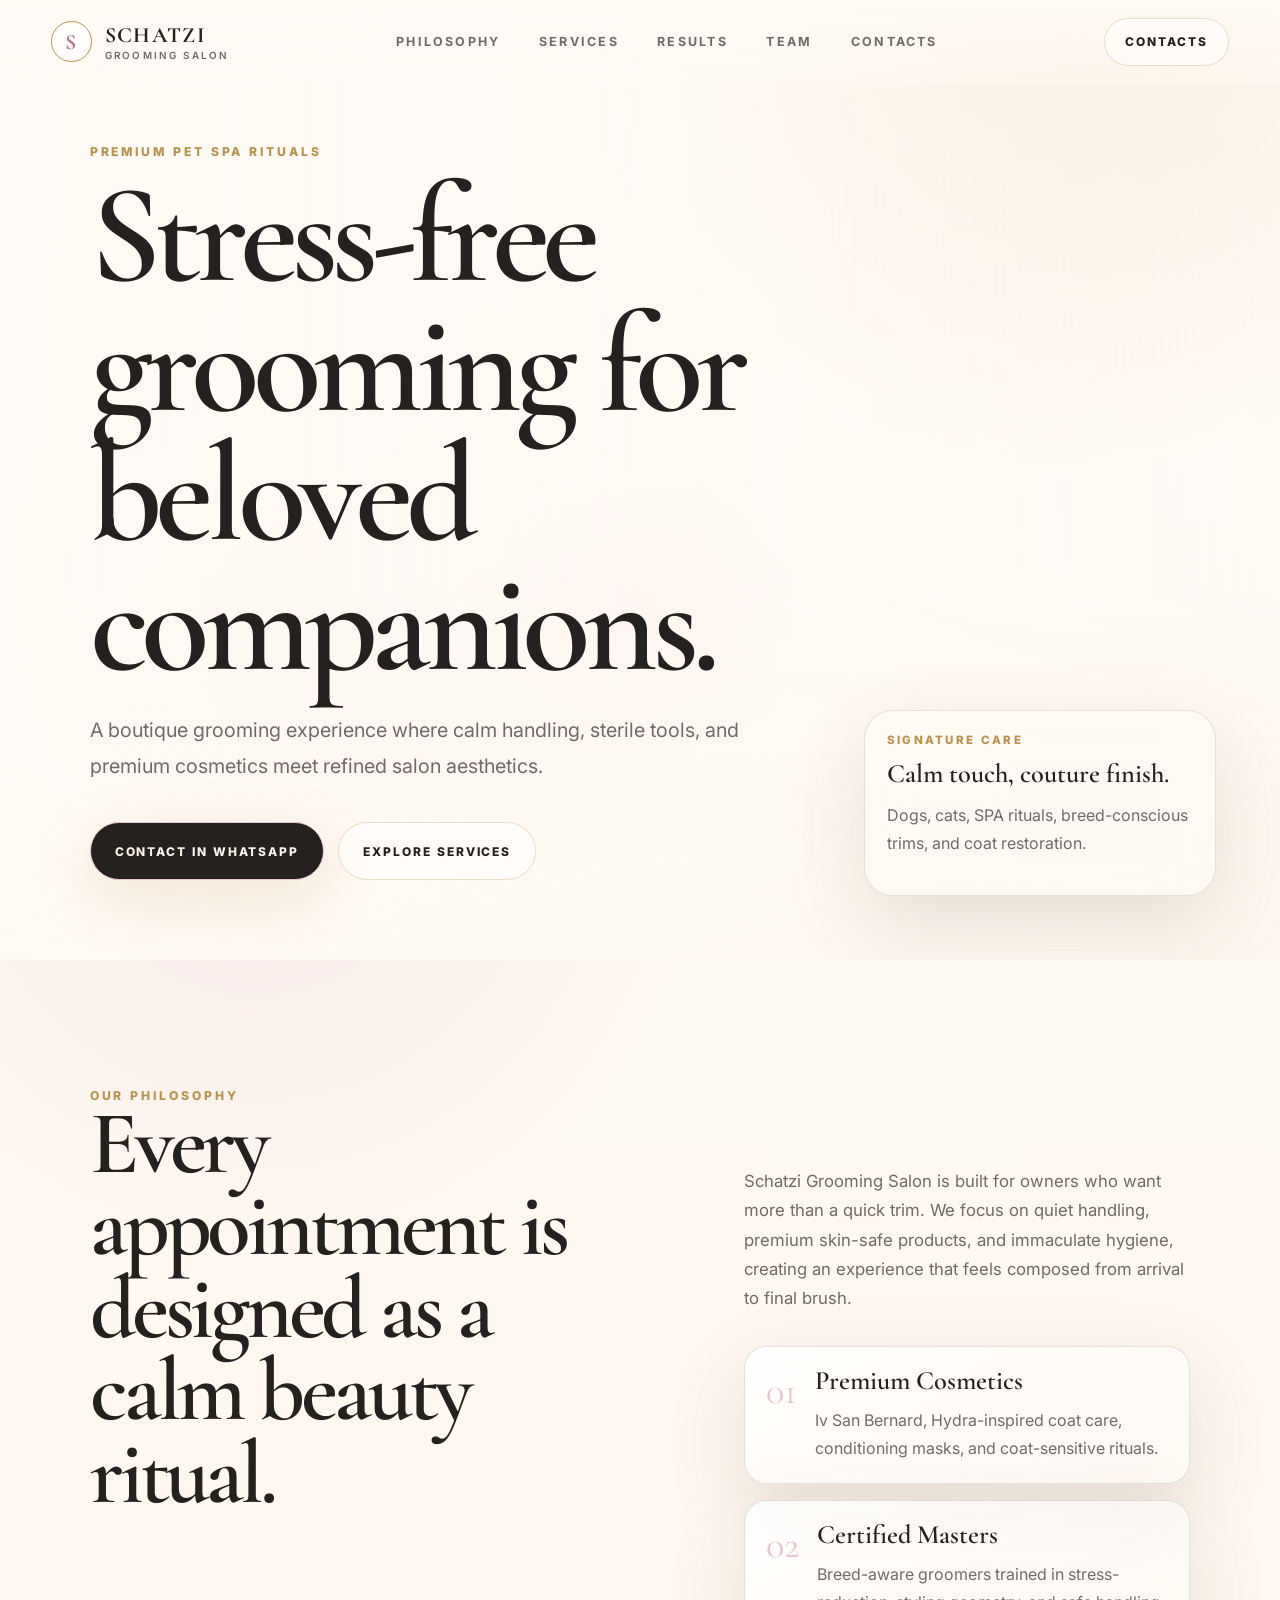
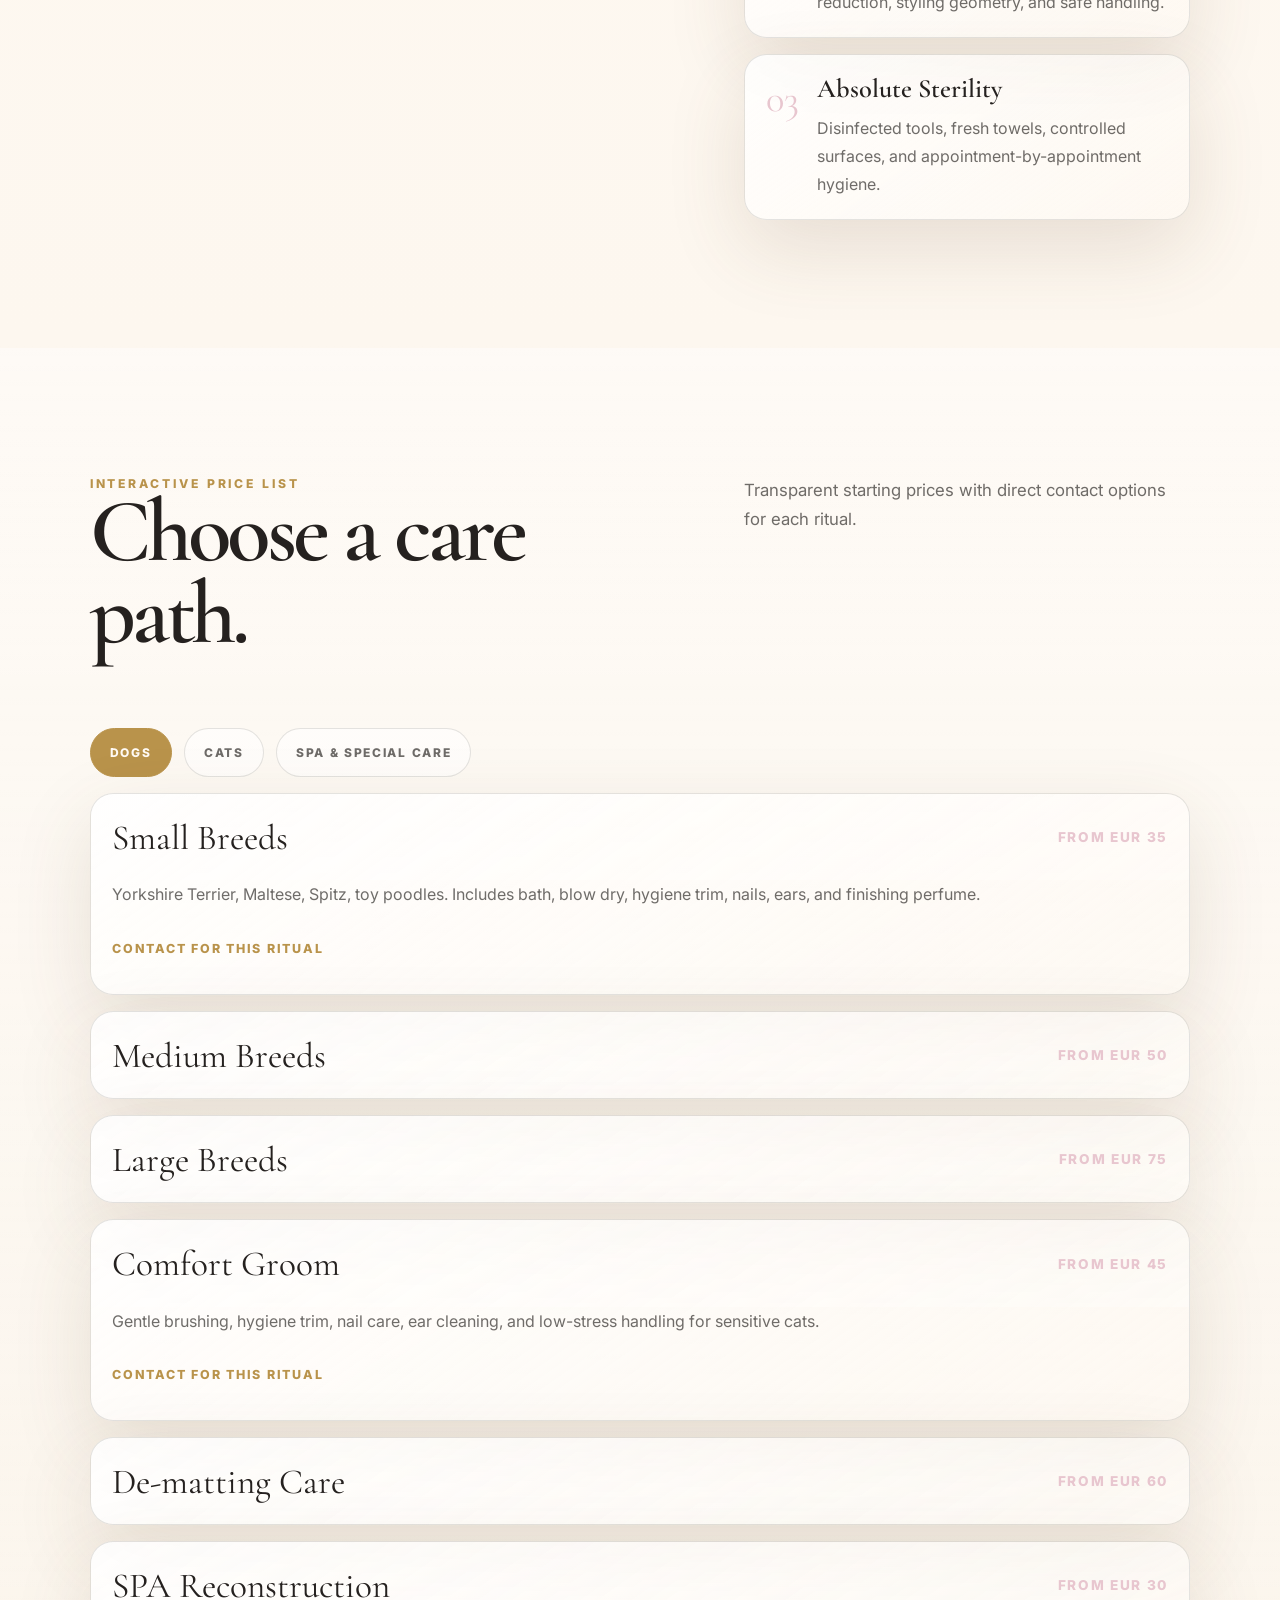
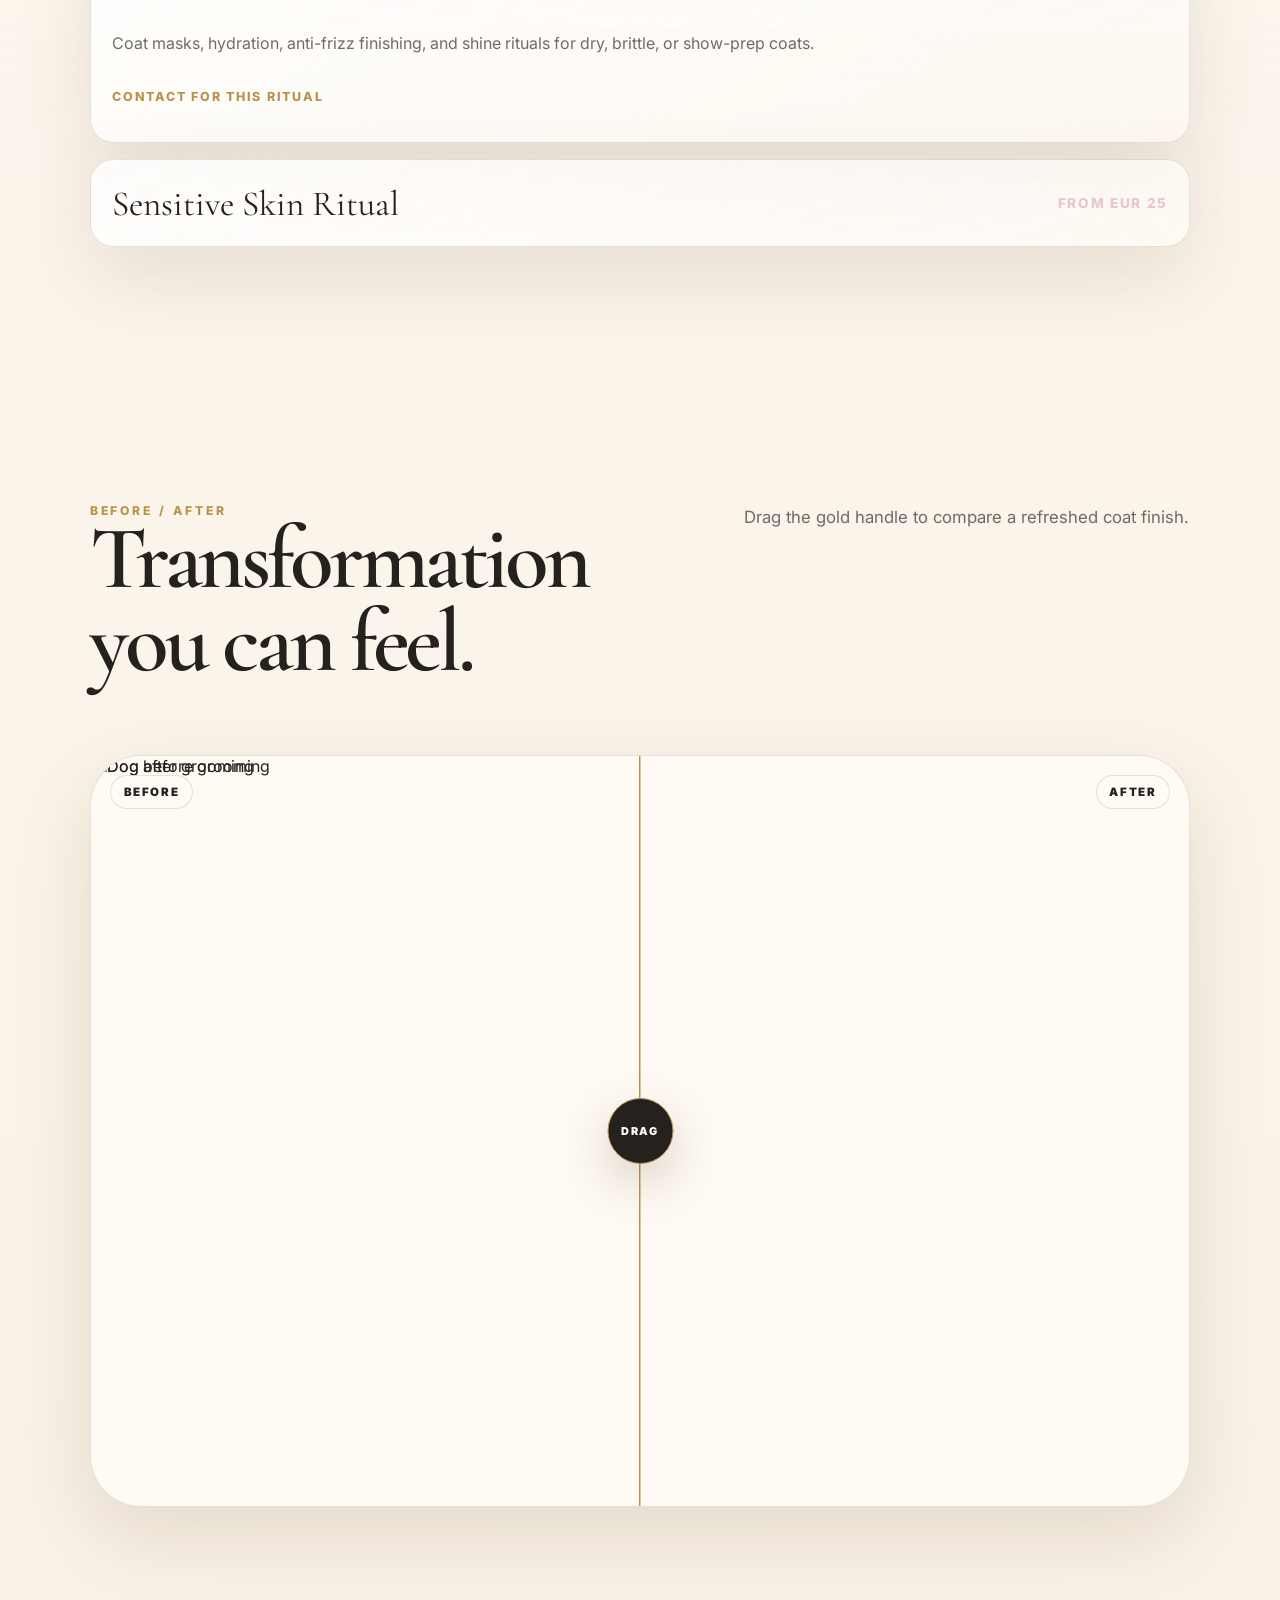
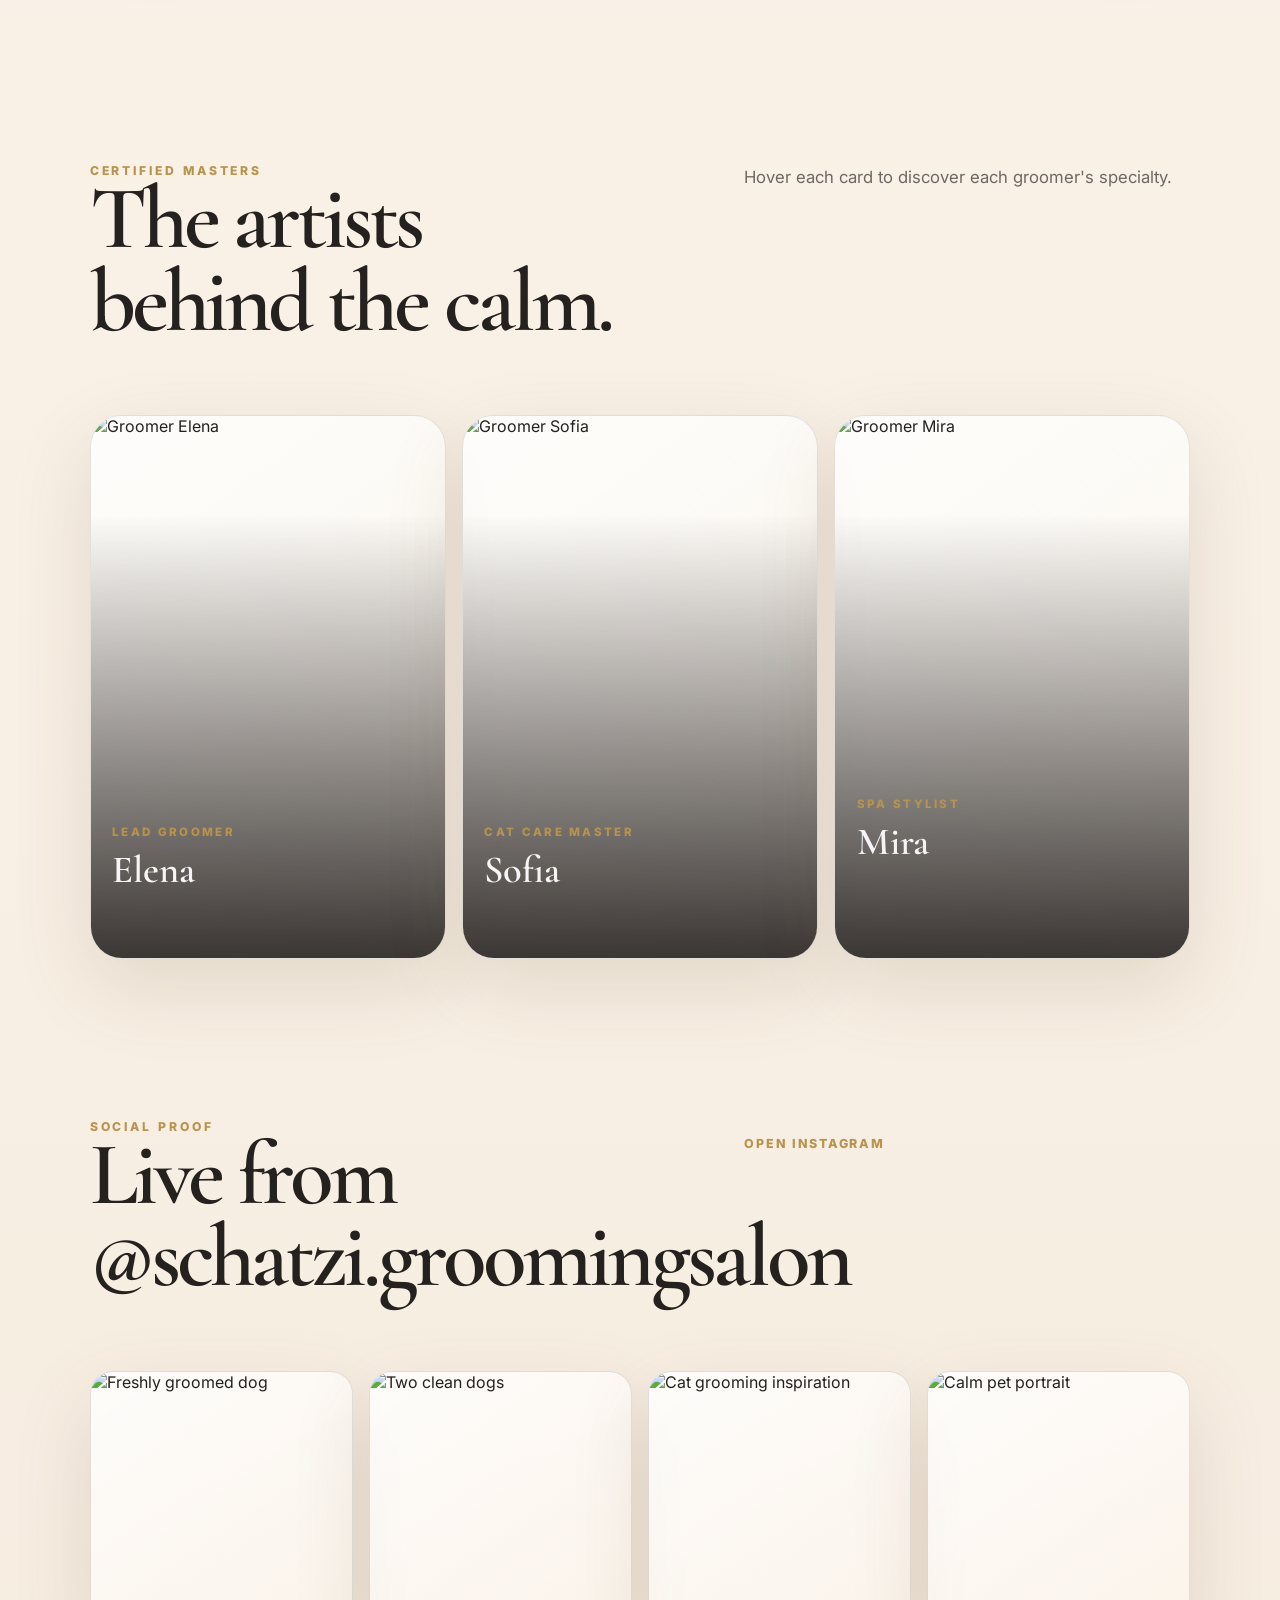
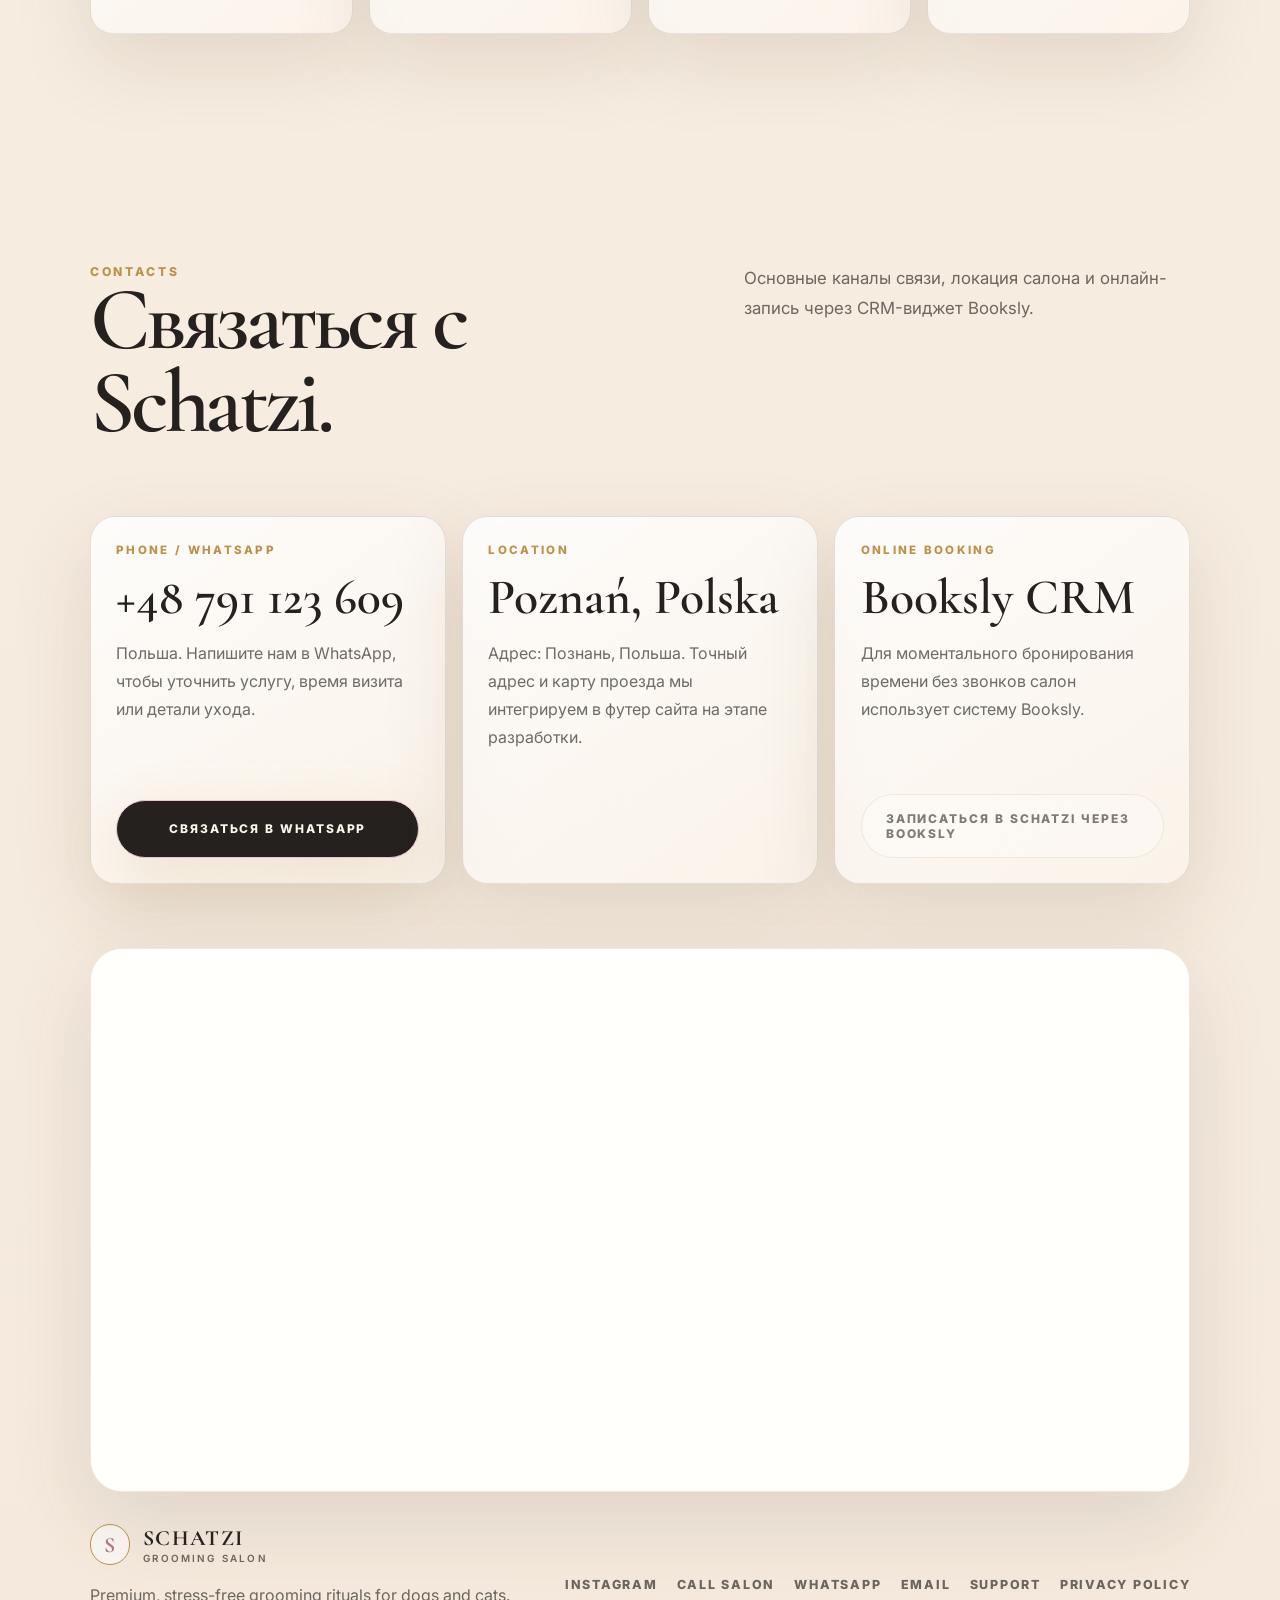
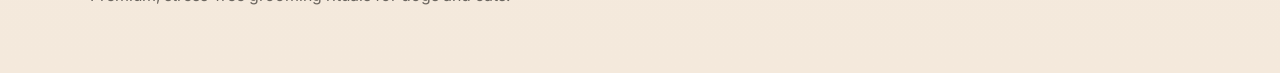
==== commit 3f2a3f4e: "Add files via upload" ====
--- a/index.html
+++ b/index.html
@@ -9,8 +9,8 @@
     />
     <title>Schatzi Grooming Salon | Premium Pet SPA</title>
     <link rel="canonical" href="https://schatzi-grooming.com" />
-    <meta name="theme-color" content="#121212" />
-    <meta name="color-scheme" content="dark light" />
+    <meta name="theme-color" content="#fbf4ea" />
+    <meta name="color-scheme" content="light" />
     <meta property="og:title" content="Schatzi Grooming Salon | Premium Pet Care" />
     <meta property="og:description" content="Culture of care and impeccable style for four-legged aesthetics. Professional grooming without stress." />
     <meta property="og:image" content="/assets/og-premium-preview.jpg" />
@@ -46,10 +46,9 @@
         <a href="#prices">Services</a>
         <a href="#gallery">Results</a>
         <a href="#team">Team</a>
+        <a href="#contacts">Contacts</a>
       </nav>
-      <button class="header-cta" type="button" data-booking-open>
-        Book Appointment
-      </button>
+      <a class="header-cta" href="#contacts">Contacts</a>
     </header>
 
     <main>
@@ -67,9 +66,9 @@
             A boutique grooming experience where calm handling, sterile tools, and premium cosmetics meet refined salon aesthetics.
           </p>
           <div class="hero-actions">
-            <button class="button button-primary" type="button" data-booking-open data-service="Signature Consultation">
-              Book Appointment
-            </button>
+            <a class="button button-primary" href="https://wa.me/48791123609" target="_blank" rel="noreferrer">
+              Contact in WhatsApp
+            </a>
             <a class="button button-secondary" href="#prices">Explore Services</a>
           </div>
         </div>
@@ -119,7 +118,7 @@
             <div class="section-kicker">Interactive Price List</div>
             <h2>Choose a care path.</h2>
           </div>
-          <p>Transparent starting prices with direct booking prompts for each ritual.</p>
+          <p>Transparent starting prices with direct contact options for each ritual.</p>
         </div>
 
         <div class="tabs" role="tablist" aria-label="Service categories">
@@ -137,7 +136,7 @@
               </button>
               <div class="accordion-content">
                 <p>Yorkshire Terrier, Maltese, Spitz, toy poodles. Includes bath, blow dry, hygiene trim, nails, ears, and finishing perfume.</p>
-                <button class="text-link booking-link" type="button" data-booking-open data-service="Small Breeds">Book this ritual</button>
+                <a class="text-link contact-link" href="#contacts">Contact for this ritual</a>
               </div>
             </article>
             <article class="accordion">
@@ -147,7 +146,7 @@
               </button>
               <div class="accordion-content">
                 <p>Cocker Spaniel, French Bulldog, Shiba Inu, mini doodles. Coat-specific wash, drying, brush-out, trimming, and styling.</p>
-                <button class="text-link booking-link" type="button" data-booking-open data-service="Medium Breeds">Book this ritual</button>
+                <a class="text-link contact-link" href="#contacts">Contact for this ritual</a>
               </div>
             </article>
             <article class="accordion">
@@ -157,7 +156,7 @@
               </button>
               <div class="accordion-content">
                 <p>Golden Retriever, Husky, Samoyed, Shepherd. Deep cleansing, de-shedding, undercoat work, paw care, and coat polish.</p>
-                <button class="text-link booking-link" type="button" data-booking-open data-service="Large Breeds">Book this ritual</button>
+                <a class="text-link contact-link" href="#contacts">Contact for this ritual</a>
               </div>
             </article>
           </div>
@@ -170,7 +169,7 @@
               </button>
               <div class="accordion-content">
                 <p>Gentle brushing, hygiene trim, nail care, ear cleaning, and low-stress handling for sensitive cats.</p>
-                <button class="text-link booking-link" type="button" data-booking-open data-service="Cat Comfort Groom">Book this ritual</button>
+                <a class="text-link contact-link" href="#contacts">Contact for this ritual</a>
               </div>
             </article>
             <article class="accordion">
@@ -180,7 +179,7 @@
               </button>
               <div class="accordion-content">
                 <p>Careful mat removal, coat-saving techniques where possible, skin checks, and owner guidance for home care.</p>
-                <button class="text-link booking-link" type="button" data-booking-open data-service="Cat De-matting Care">Book this ritual</button>
+                <a class="text-link contact-link" href="#contacts">Contact for this ritual</a>
               </div>
             </article>
           </div>
@@ -193,7 +192,7 @@
               </button>
               <div class="accordion-content">
                 <p>Coat masks, hydration, anti-frizz finishing, and shine rituals for dry, brittle, or show-prep coats.</p>
-                <button class="text-link booking-link" type="button" data-booking-open data-service="SPA Reconstruction">Book this ritual</button>
+                <a class="text-link contact-link" href="#contacts">Contact for this ritual</a>
               </div>
             </article>
             <article class="accordion">
@@ -203,7 +202,7 @@
               </button>
               <div class="accordion-content">
                 <p>Gentle cleansing, calming product selection, slow drying, and fragrance-light finishing for reactive pets.</p>
-                <button class="text-link booking-link" type="button" data-booking-open data-service="Sensitive Skin Ritual">Book this ritual</button>
+                <a class="text-link contact-link" href="#contacts">Contact for this ritual</a>
               </div>
             </article>
           </div>
@@ -311,12 +310,48 @@
     </main>
 
     <footer class="footer">
+      <section class="contact-section" id="contacts" aria-labelledby="contacts-title">
+        <div class="section-heading">
+          <div>
+            <div class="section-kicker">Contacts</div>
+            <h2 id="contacts-title">Связаться с Schatzi.</h2>
+          </div>
+          <p>Основные каналы связи, локация салона и онлайн-запись через CRM-виджет Booksly.</p>
+        </div>
+
+        <div class="contact-grid">
+          <article class="contact-card">
+            <span>Phone / WhatsApp</span>
+            <h3>+48 791 123 609</h3>
+            <p>Польша. Напишите нам в WhatsApp, чтобы уточнить услугу, время визита или детали ухода.</p>
+            <a class="button button-primary" href="https://wa.me/48791123609" target="_blank" rel="noreferrer">
+              Связаться в WhatsApp
+            </a>
+          </article>
+
+          <article class="contact-card">
+            <span>Location</span>
+            <h3>Poznań, Polska</h3>
+            <p>Адрес: Познань, Польша. Точный адрес и карту проезда мы интегрируем в футер сайта на этапе разработки.</p>
+          </article>
+
+          <article class="contact-card">
+            <span>Online Booking</span>
+            <h3>Booksly CRM</h3>
+            <p>Для моментального бронирования времени без звонков салон использует систему Booksly.</p>
+            <a class="button button-secondary booksly-link" href="#" aria-disabled="true">
+              Записаться в Schatzi через Booksly
+            </a>
+          </article>
+        </div>
+      </section>
+
       <div class="footer-map" aria-label="Salon location map">
         <iframe
           title="Schatzi Grooming Salon map"
           loading="lazy"
           referrerpolicy="no-referrer-when-downgrade"
-          src="https://www.google.com/maps?q=Schatzi%20Grooming%20Salon&output=embed"
+          src="https://www.google.com/maps?q=Pozna%C5%84%2C%20Polska&output=embed"
         ></iframe>
       </div>
       <div class="footer-content">
@@ -332,7 +367,8 @@
         </div>
         <div class="footer-links">
           <a href="https://www.instagram.com/schatzi.groomingsalon" target="_blank" rel="noreferrer">Instagram</a>
-          <a href="tel:+0000000000">Call Salon</a>
+          <a href="tel:+48791123609">Call Salon</a>
+          <a href="https://wa.me/48791123609" target="_blank" rel="noreferrer">WhatsApp</a>
           <a href="mailto:hello@schatzi.grooming">Email</a>
           <a href="/support.html">Support</a>
           <a href="/privacy.html">Privacy Policy</a>
@@ -340,53 +376,6 @@
       </div>
     </footer>
 
-    <div class="booking-modal" data-booking-modal hidden>
-      <button class="booking-backdrop" type="button" aria-label="Close booking modal" data-booking-close></button>
-      <section
-        class="booking-dialog"
-        role="dialog"
-        aria-modal="true"
-        aria-labelledby="booking-title"
-        aria-describedby="booking-description"
-      >
-        <button class="modal-close" type="button" aria-label="Close booking modal" data-booking-close>Close</button>
-        <div class="section-kicker">Online Booking</div>
-        <h2 id="booking-title">Reserve a calm grooming ritual.</h2>
-        <p id="booking-description">
-          This popup is ready for Altegio/YCLIENTS or another beauty CRM widget. Until the widget is connected,
-          the form captures the intended booking details locally without sending visitors to another domain.
-        </p>
-        <div class="crm-widget-slot" data-crm-slot>
-          CRM widget mount point: paste the official booking embed script here after provider approval.
-        </div>
-        <form class="booking-form" data-booking-form>
-          <label>
-            Preferred service
-            <select name="service" data-service-select>
-              <option>Signature Consultation</option>
-              <option>Small Breeds</option>
-              <option>Medium Breeds</option>
-              <option>Large Breeds</option>
-              <option>Cat Comfort Groom</option>
-              <option>Cat De-matting Care</option>
-              <option>SPA Reconstruction</option>
-              <option>Sensitive Skin Ritual</option>
-            </select>
-          </label>
-          <label>
-            Pet parent name
-            <input name="name" type="text" autocomplete="name" placeholder="Your name" />
-          </label>
-          <label>
-            Phone or messenger
-            <input name="contact" type="text" autocomplete="tel" placeholder="+357 ..." />
-          </label>
-          <button class="button button-primary booking-submit" type="submit">Request Appointment</button>
-          <p class="booking-note" data-booking-note aria-live="polite"></p>
-        </form>
-      </section>
-    </div>
-
     <script src="script.js"></script>
   </body>
 </html>
--- a/styles.css
+++ b/styles.css
@@ -1,16 +1,16 @@
 :root {
-  --charcoal: #121212;
-  --charcoal-soft: #181818;
-  --charcoal-glass: rgba(18, 18, 18, 0.68);
-  --cream: #f5f5f7;
-  --cream-muted: rgba(245, 245, 247, 0.72);
-  --cream-soft: rgba(245, 245, 247, 0.1);
+  --charcoal: #fbf4ea;
+  --charcoal-soft: #fffaf4;
+  --charcoal-glass: rgba(255, 250, 244, 0.82);
+  --cream: #25211f;
+  --cream-muted: rgba(37, 33, 31, 0.66);
+  --cream-soft: rgba(37, 33, 31, 0.08);
   --pink: #e8c6cf;
-  --pink-deep: #bd8f9d;
-  --gold: #c8a96a;
-  --gold-soft: rgba(200, 169, 106, 0.32);
-  --line: rgba(245, 245, 247, 0.12);
-  --shadow: 0 28px 80px rgba(0, 0, 0, 0.42);
+  --pink-deep: #b57788;
+  --gold: #b9934b;
+  --gold-soft: rgba(185, 147, 75, 0.28);
+  --line: rgba(37, 33, 31, 0.12);
+  --shadow: 0 28px 80px rgba(96, 70, 45, 0.14);
   --serif: "Cormorant Garamond", Georgia, serif;
   --sans: "Inter", "Helvetica Neue", Arial, sans-serif;
 }
@@ -26,8 +26,9 @@
 body {
   margin: 0;
   background:
-    radial-gradient(circle at 20% 10%, rgba(232, 198, 207, 0.16), transparent 28rem),
-    radial-gradient(circle at 82% 0%, rgba(200, 169, 106, 0.14), transparent 30rem),
+    radial-gradient(circle at 20% 10%, rgba(232, 198, 207, 0.32), transparent 28rem),
+    radial-gradient(circle at 82% 0%, rgba(200, 169, 106, 0.22), transparent 30rem),
+    linear-gradient(180deg, #fffaf4 0%, #fbf4ea 48%, #f4e9dc 100%),
     var(--charcoal);
   color: var(--cream);
   font-family: var(--sans);
@@ -59,17 +60,13 @@
   color: inherit;
 }
 
-:where(.header-cta, .button, .tab-button, .accordion-trigger, .text-link, .footer-links a, .modal-close, input, select) {
+:where(.header-cta, .button, .tab-button, .accordion-trigger, .text-link, .footer-links a, input, select) {
   min-height: 48px;
 }
 
 :where(a, button, input, select):focus-visible {
   outline: 2px solid var(--pink);
   outline-offset: 4px;
-}
-
-body.modal-open {
-  overflow: hidden;
 }
 
 .cursor-glow {
@@ -78,7 +75,7 @@
   width: 22rem;
   height: 22rem;
   pointer-events: none;
-  background: radial-gradient(circle, rgba(232, 198, 207, 0.12), transparent 68%);
+  background: radial-gradient(circle, rgba(232, 198, 207, 0.22), transparent 68%);
   filter: blur(4px);
   transform: translate3d(-50%, 0, 0);
   z-index: 0;
@@ -96,13 +93,13 @@
   gap: 2rem;
   padding: 1.1rem clamp(1.25rem, 4vw, 4rem);
   color: var(--cream);
-  background: linear-gradient(180deg, rgba(18, 18, 18, 0.86), rgba(18, 18, 18, 0.22));
+  background: linear-gradient(180deg, rgba(255, 250, 244, 0.9), rgba(255, 250, 244, 0.38));
   border-bottom: 1px solid transparent;
   transition: background 260ms ease, border-color 260ms ease, backdrop-filter 260ms ease;
 }
 
 .site-header.is-elevated {
-  background: rgba(18, 18, 18, 0.76);
+  background: rgba(255, 250, 244, 0.82);
   border-color: var(--line);
   backdrop-filter: blur(22px);
 }
@@ -136,8 +133,8 @@
   place-items: center;
   border: 1px solid var(--gold);
   border-radius: 50%;
-  color: var(--pink);
-  background: rgba(18, 18, 18, 0.48);
+  color: var(--pink-deep);
+  background: rgba(255, 255, 255, 0.6);
 }
 
 .nav-links {
@@ -198,7 +195,7 @@
   padding: 0.85rem 1.25rem;
   border: 1px solid var(--gold-soft);
   color: var(--cream);
-  background: rgba(245, 245, 247, 0.06);
+  background: rgba(255, 255, 255, 0.52);
 }
 
 .header-cta:hover,
@@ -237,15 +234,15 @@
 }
 
 .hero-slide.is-active {
-  opacity: 0.66;
+  opacity: 0.42;
   transform: scale(1);
 }
 
 .hero-overlay {
   z-index: -2;
   background:
-    linear-gradient(90deg, rgba(18, 18, 18, 0.92) 0%, rgba(18, 18, 18, 0.62) 45%, rgba(18, 18, 18, 0.18) 100%),
-    linear-gradient(0deg, rgba(18, 18, 18, 0.96) 0%, transparent 35%);
+    linear-gradient(90deg, rgba(255, 250, 244, 0.94) 0%, rgba(255, 250, 244, 0.72) 46%, rgba(255, 250, 244, 0.36) 100%),
+    linear-gradient(0deg, rgba(251, 244, 234, 0.98) 0%, transparent 38%);
 }
 
 .hero-content {
@@ -319,13 +316,13 @@
   border: 1px solid var(--pink);
   background: var(--cream);
   color: var(--charcoal);
-  box-shadow: 0 18px 60px rgba(232, 198, 207, 0.2);
+  box-shadow: 0 18px 60px rgba(185, 147, 75, 0.2);
 }
 
 .button-secondary {
   border: 1px solid var(--gold-soft);
   color: var(--cream);
-  background: rgba(245, 245, 247, 0.06);
+  background: rgba(255, 255, 255, 0.5);
 }
 
 .hero-card {
@@ -336,7 +333,7 @@
   padding: 1.35rem;
   border: 1px solid var(--line);
   border-radius: 1.8rem;
-  background: rgba(18, 18, 18, 0.58);
+  background: rgba(255, 250, 244, 0.72);
   box-shadow: var(--shadow);
   backdrop-filter: blur(20px);
 }
@@ -405,7 +402,7 @@
 .team-card,
 .instagram-grid a {
   border: 1px solid var(--line);
-  background: linear-gradient(145deg, rgba(245, 245, 247, 0.08), rgba(245, 245, 247, 0.03));
+  background: linear-gradient(145deg, rgba(255, 255, 255, 0.82), rgba(255, 250, 244, 0.5));
   box-shadow: var(--shadow);
 }
 
@@ -433,7 +430,7 @@
 }
 
 .prices {
-  background: linear-gradient(180deg, rgba(245, 245, 247, 0.03), transparent);
+  background: linear-gradient(180deg, rgba(255, 255, 255, 0.42), transparent);
 }
 
 .tabs {
@@ -449,7 +446,7 @@
   border: 1px solid var(--line);
   border-radius: 999px;
   color: var(--cream-muted);
-  background: rgba(245, 245, 247, 0.04);
+  background: rgba(255, 255, 255, 0.54);
   cursor: pointer;
   font-size: 0.75rem;
   font-weight: 800;
@@ -461,7 +458,7 @@
 .tab-button.is-active,
 .tab-button:hover {
   border-color: var(--gold);
-  color: var(--charcoal);
+  color: #fffaf4;
   background: var(--gold);
 }
 
@@ -489,7 +486,7 @@
   padding: 1.35rem;
   border: 0;
   color: var(--cream);
-  background: transparent;
+  background: rgba(255, 255, 255, 0.24);
   cursor: pointer;
   font-family: var(--serif);
   font-size: clamp(1.45rem, 3vw, 2.2rem);
@@ -601,14 +598,14 @@
   border: 1px solid var(--gold);
   border-radius: 50%;
   content: "Drag";
-  color: var(--charcoal);
+  color: #fffaf4;
   background: var(--cream);
   font-size: 0.68rem;
   font-weight: 900;
   letter-spacing: 0.14em;
   text-transform: uppercase;
   transform: translate(-50%, -50%);
-  box-shadow: 0 18px 50px rgba(0, 0, 0, 0.32);
+  box-shadow: 0 18px 50px rgba(96, 70, 45, 0.24);
 }
 
 .comparison-label {
@@ -662,7 +659,7 @@
   position: absolute;
   inset: 0;
   content: "";
-  background: linear-gradient(180deg, transparent 20%, rgba(18, 18, 18, 0.92) 100%);
+  background: linear-gradient(180deg, transparent 18%, rgba(37, 33, 31, 0.9) 100%);
 }
 
 .team-info {
@@ -674,6 +671,7 @@
   padding: 1.35rem;
   transform: translateY(3.2rem);
   transition: transform 360ms ease;
+  color: #f5f5f7;
 }
 
 .team-info h3 {
@@ -686,6 +684,10 @@
   opacity: 0;
   transform: translateY(0.8rem);
   transition: opacity 280ms ease, transform 280ms ease;
+}
+
+.team-info p {
+  color: rgba(245, 245, 247, 0.78);
 }
 
 .team-info small {
@@ -742,6 +744,58 @@
 
 .footer {
   padding: 0 clamp(1.25rem, 7vw, 7rem) clamp(1.25rem, 4vw, 3rem);
+}
+
+.contact-section {
+  padding: clamp(4rem, 8vw, 7rem) 0 clamp(2rem, 5vw, 4rem);
+}
+
+.contact-grid {
+  display: grid;
+  grid-template-columns: repeat(3, minmax(0, 1fr));
+  gap: 1rem;
+  margin-top: 3rem;
+}
+
+.contact-card {
+  display: flex;
+  min-height: 23rem;
+  flex-direction: column;
+  align-items: flex-start;
+  padding: clamp(1.2rem, 3vw, 1.6rem);
+  border: 1px solid var(--line);
+  border-radius: 1.6rem;
+  background: linear-gradient(145deg, rgba(255, 255, 255, 0.82), rgba(255, 250, 244, 0.5));
+  box-shadow: var(--shadow);
+}
+
+.contact-card span {
+  margin-bottom: 1rem;
+  color: var(--gold);
+  font-size: 0.72rem;
+  font-weight: 800;
+  letter-spacing: 0.2em;
+  text-transform: uppercase;
+}
+
+.contact-card h3 {
+  margin-bottom: 1rem;
+  font-size: clamp(2rem, 4vw, 3.1rem);
+}
+
+.contact-card p {
+  color: var(--cream-muted);
+  line-height: 1.75;
+}
+
+.contact-card .button {
+  width: 100%;
+  margin-top: auto;
+}
+
+.booksly-link[aria-disabled="true"] {
+  cursor: not-allowed;
+  opacity: 0.58;
 }
 
 .footer-map {
@@ -752,7 +806,7 @@
   border-radius: 2rem;
   background: var(--charcoal-soft);
   box-shadow: var(--shadow);
-  filter: grayscale(1) invert(0.9) contrast(1.1) brightness(0.72);
+  filter: grayscale(0.65) contrast(0.95) brightness(1.04) sepia(0.08);
 }
 
 .footer-map iframe {
@@ -820,7 +874,7 @@
   padding: clamp(1.2rem, 4vw, 1.7rem);
   border: 1px solid var(--line);
   border-radius: 1.4rem;
-  background: linear-gradient(145deg, rgba(245, 245, 247, 0.08), rgba(245, 245, 247, 0.03));
+  background: linear-gradient(145deg, rgba(255, 255, 255, 0.82), rgba(255, 250, 244, 0.5));
   box-shadow: var(--shadow);
 }
 
@@ -837,122 +891,6 @@
 
 .legal-card a {
   color: var(--gold);
-}
-
-.booking-modal[hidden] {
-  display: none;
-}
-
-.booking-modal {
-  position: fixed;
-  inset: 0;
-  z-index: 60;
-  display: grid;
-  place-items: center;
-  padding: clamp(1rem, 4vw, 2.5rem);
-}
-
-.booking-backdrop {
-  position: absolute;
-  inset: 0;
-  border: 0;
-  background: rgba(0, 0, 0, 0.72);
-  cursor: pointer;
-  backdrop-filter: blur(18px);
-}
-
-.booking-dialog {
-  position: relative;
-  width: min(47rem, 100%);
-  max-height: min(90svh, 54rem);
-  overflow: auto;
-  padding: clamp(1.25rem, 4vw, 2.4rem);
-  border: 1px solid var(--line);
-  border-radius: clamp(1.4rem, 4vw, 2.4rem);
-  background:
-    radial-gradient(circle at 0% 0%, rgba(232, 198, 207, 0.16), transparent 20rem),
-    linear-gradient(145deg, rgba(31, 31, 31, 0.98), rgba(18, 18, 18, 0.98));
-  box-shadow: 0 30px 110px rgba(0, 0, 0, 0.72);
-}
-
-.booking-dialog h2 {
-  margin: 0.75rem 0 1rem;
-  font-size: clamp(2.8rem, 7vw, 5.3rem);
-}
-
-.booking-dialog p {
-  color: var(--cream-muted);
-  line-height: 1.7;
-}
-
-.modal-close {
-  position: absolute;
-  top: 1rem;
-  right: 1rem;
-  display: inline-flex;
-  align-items: center;
-  justify-content: center;
-  border: 1px solid var(--gold-soft);
-  border-radius: 999px;
-  padding: 0.75rem 1rem;
-  color: var(--cream);
-  background: rgba(245, 245, 247, 0.06);
-  cursor: pointer;
-  font-size: 0.68rem;
-  font-weight: 900;
-  letter-spacing: 0.14em;
-  text-transform: uppercase;
-}
-
-.crm-widget-slot {
-  margin: 1.4rem 0;
-  padding: 1rem;
-  border: 1px dashed var(--gold-soft);
-  border-radius: 1.1rem;
-  color: var(--pink);
-  background: rgba(200, 169, 106, 0.08);
-  font-size: 0.86rem;
-  line-height: 1.6;
-}
-
-.booking-form {
-  display: grid;
-  gap: 1rem;
-}
-
-.booking-form label {
-  display: grid;
-  gap: 0.45rem;
-  color: var(--cream-muted);
-  font-size: 0.78rem;
-  font-weight: 800;
-  letter-spacing: 0.12em;
-  text-transform: uppercase;
-}
-
-.booking-form input,
-.booking-form select {
-  width: 100%;
-  border: 1px solid var(--line);
-  border-radius: 1rem;
-  padding: 0.9rem 1rem;
-  color: var(--cream);
-  background: rgba(245, 245, 247, 0.06);
-}
-
-.booking-form input::placeholder {
-  color: rgba(245, 245, 247, 0.38);
-}
-
-.booking-submit {
-  width: 100%;
-  margin-top: 0.4rem;
-}
-
-.booking-note {
-  min-height: 1.5rem;
-  margin-bottom: 0;
-  color: var(--pink);
 }
 
 @keyframes rise-in {
@@ -993,6 +931,10 @@
   }
 
   .team-grid {
+    grid-template-columns: 1fr;
+  }
+
+  .contact-grid {
     grid-template-columns: 1fr;
   }
 
@@ -1080,14 +1022,8 @@
     gap: 0.65rem;
   }
 
-  .booking-dialog {
-    max-height: 92svh;
-  }
-
-  .modal-close {
-    position: static;
-    margin-left: auto;
-    margin-bottom: 1rem;
+  .contact-card {
+    min-height: auto;
   }
 }
 
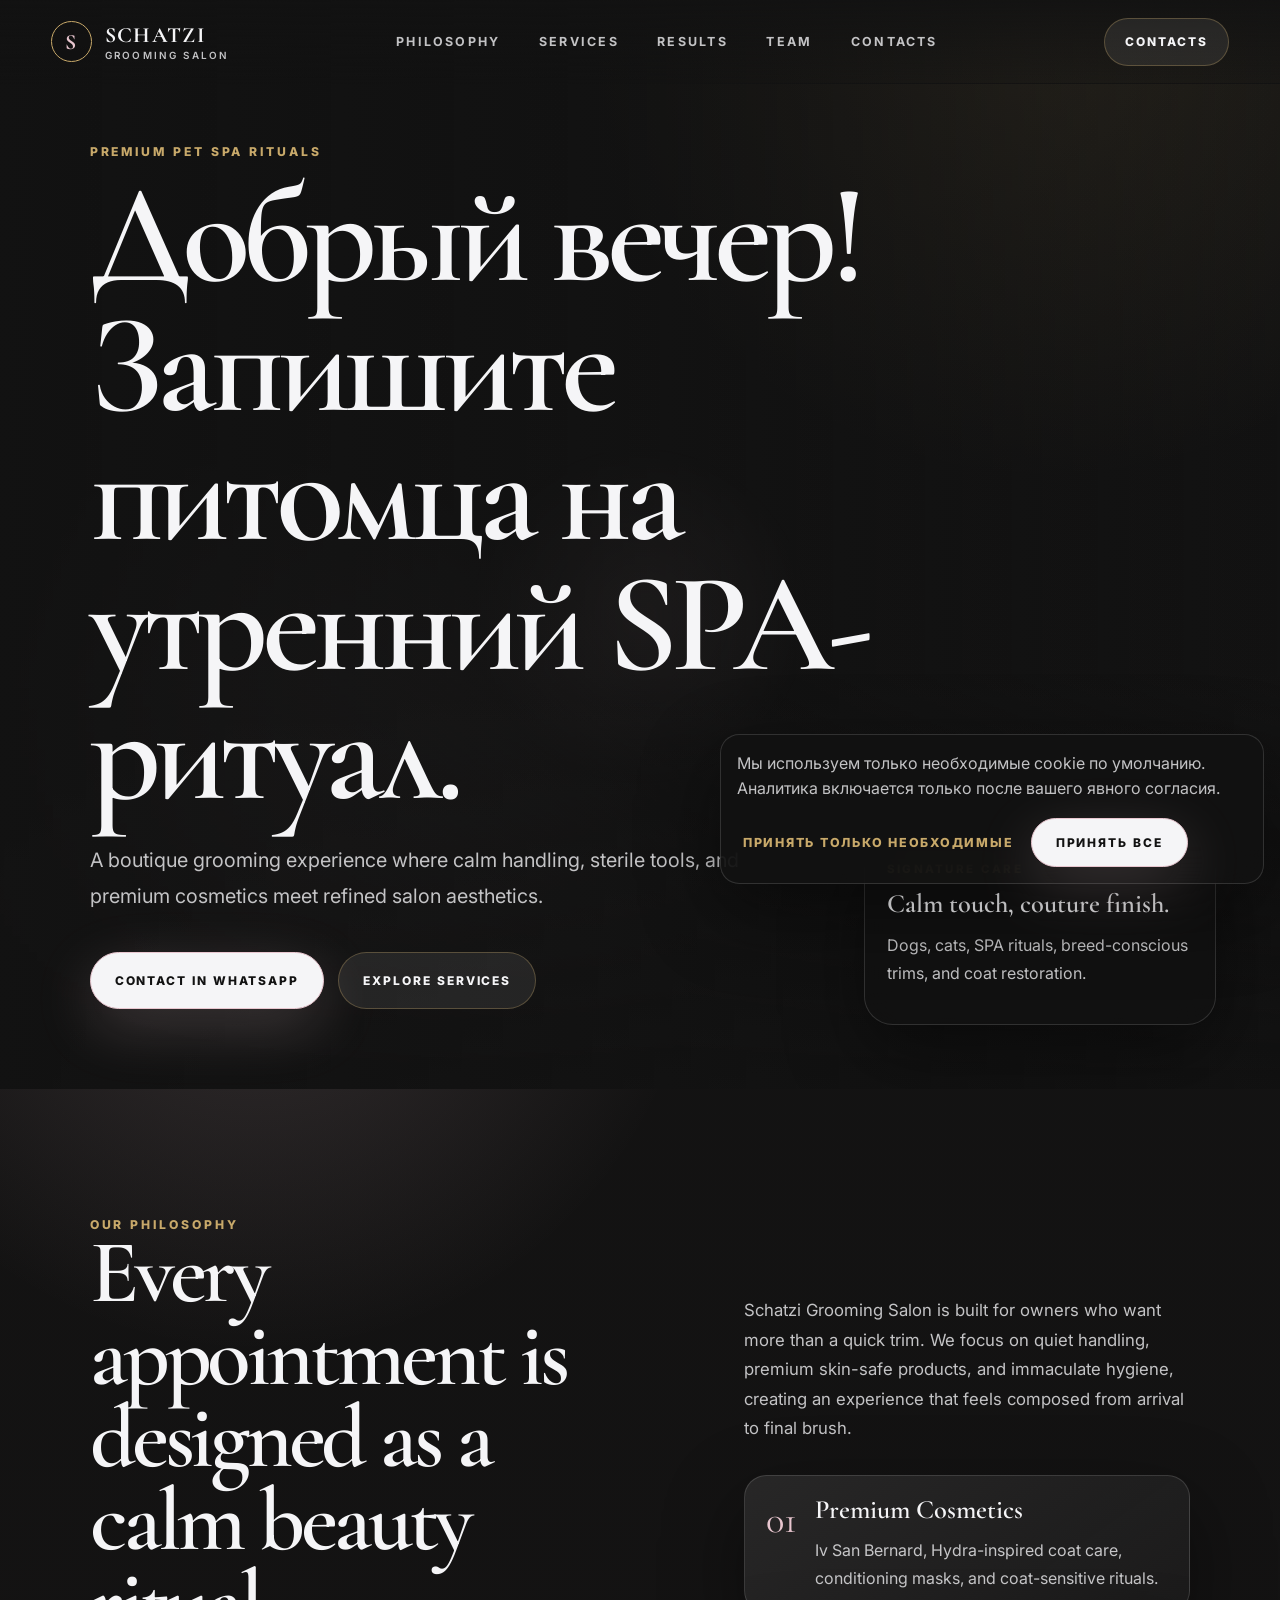
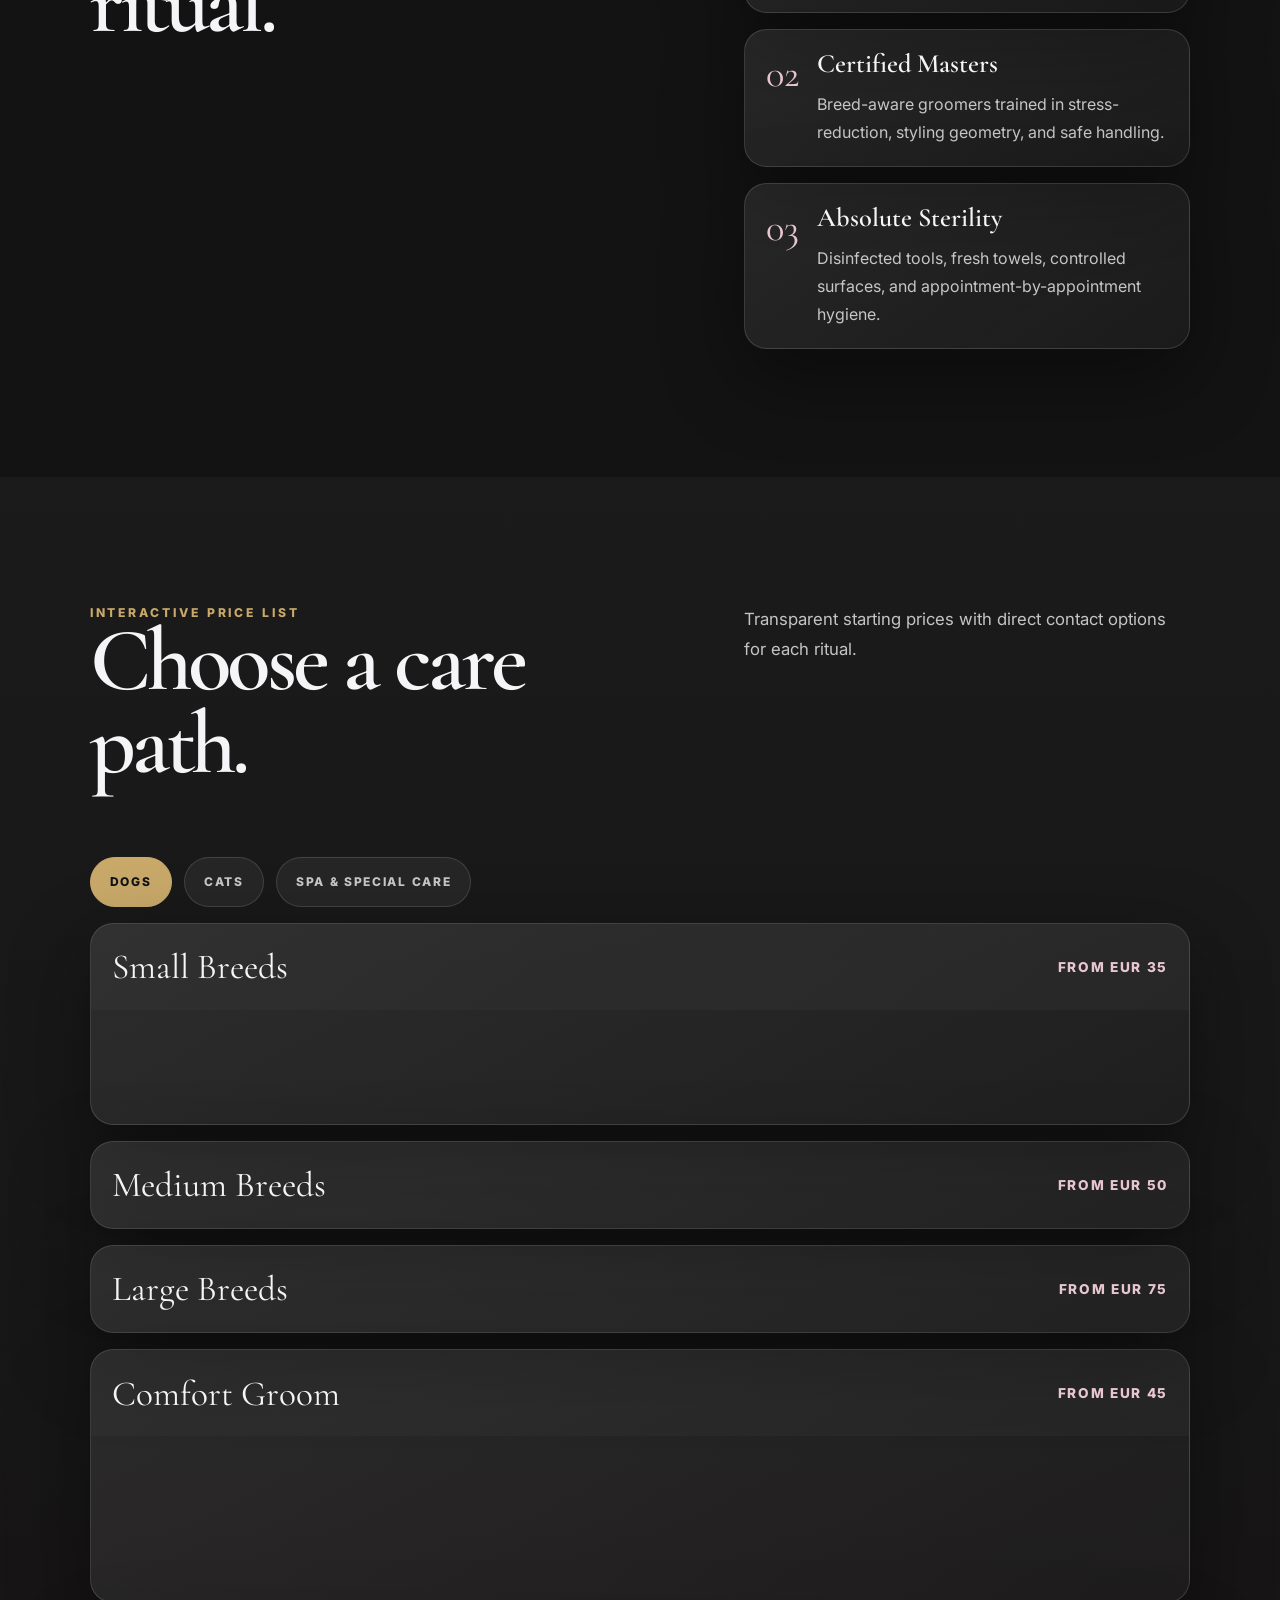
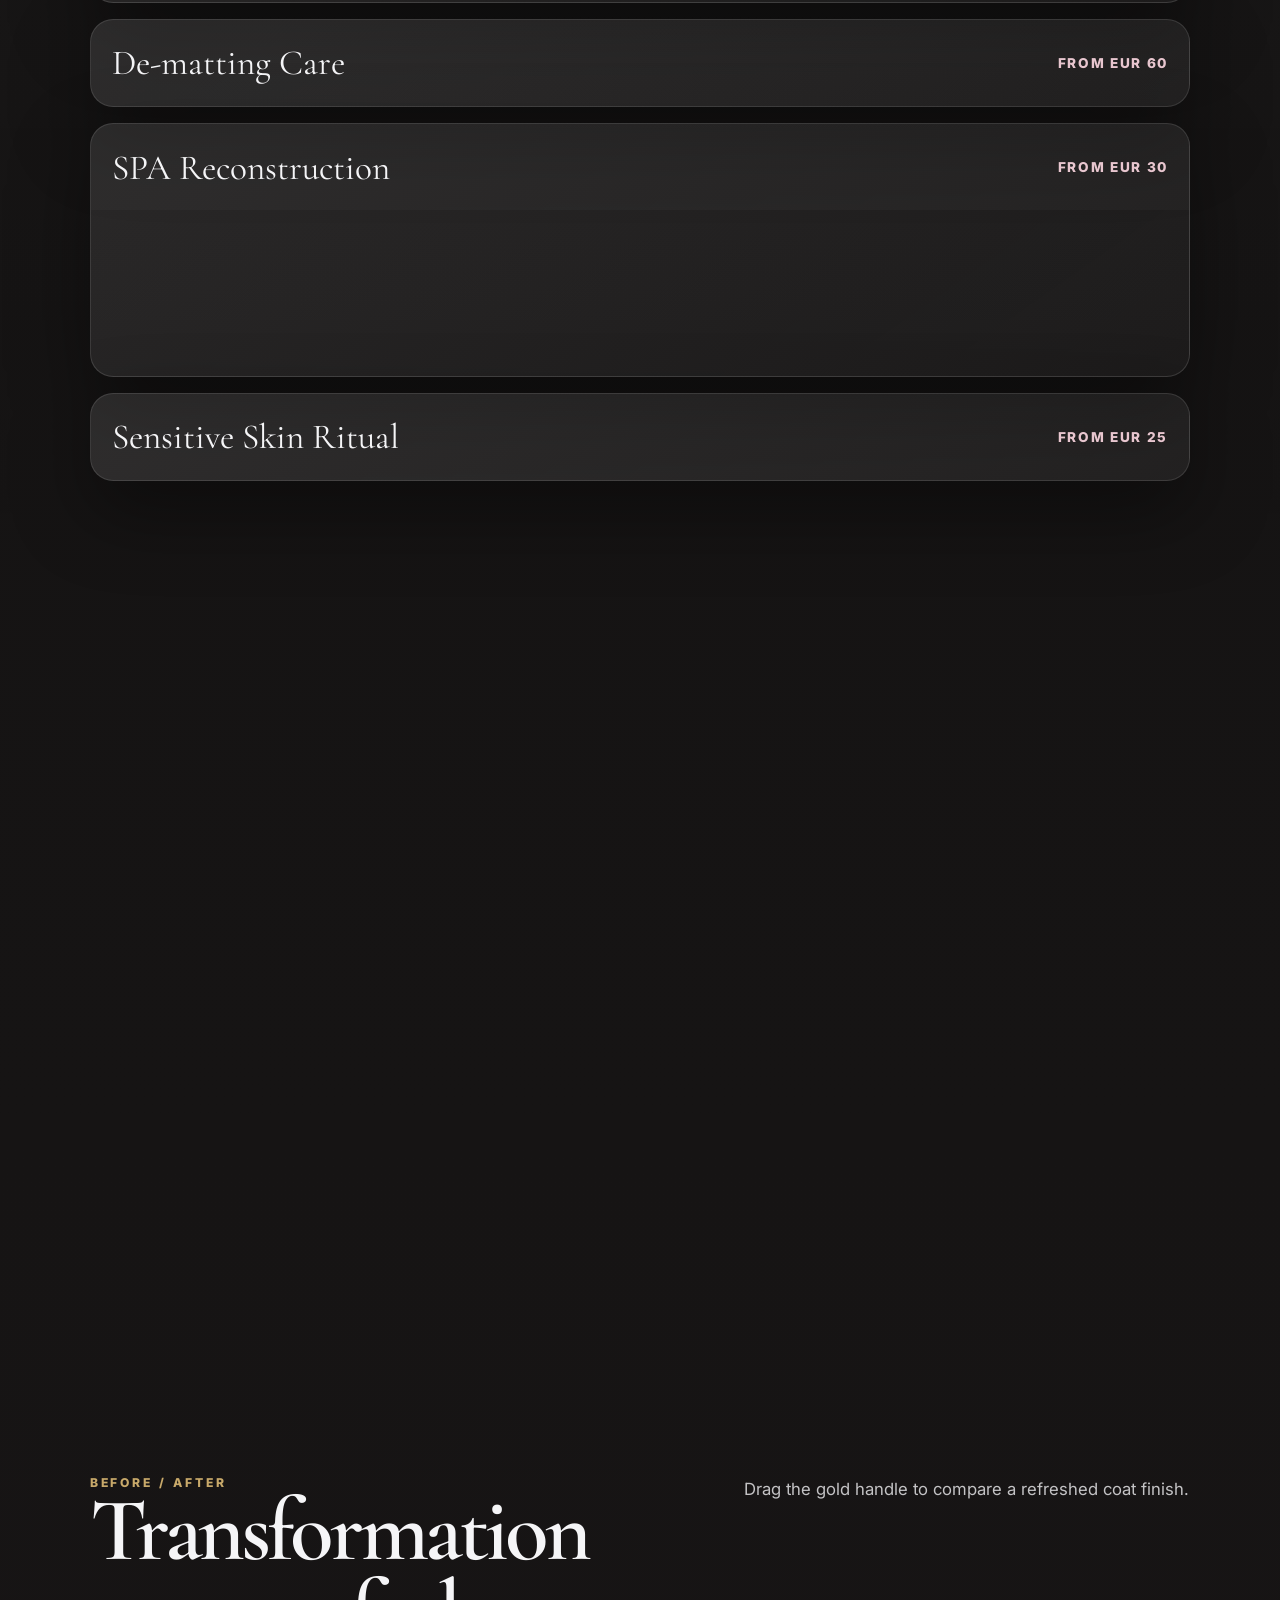
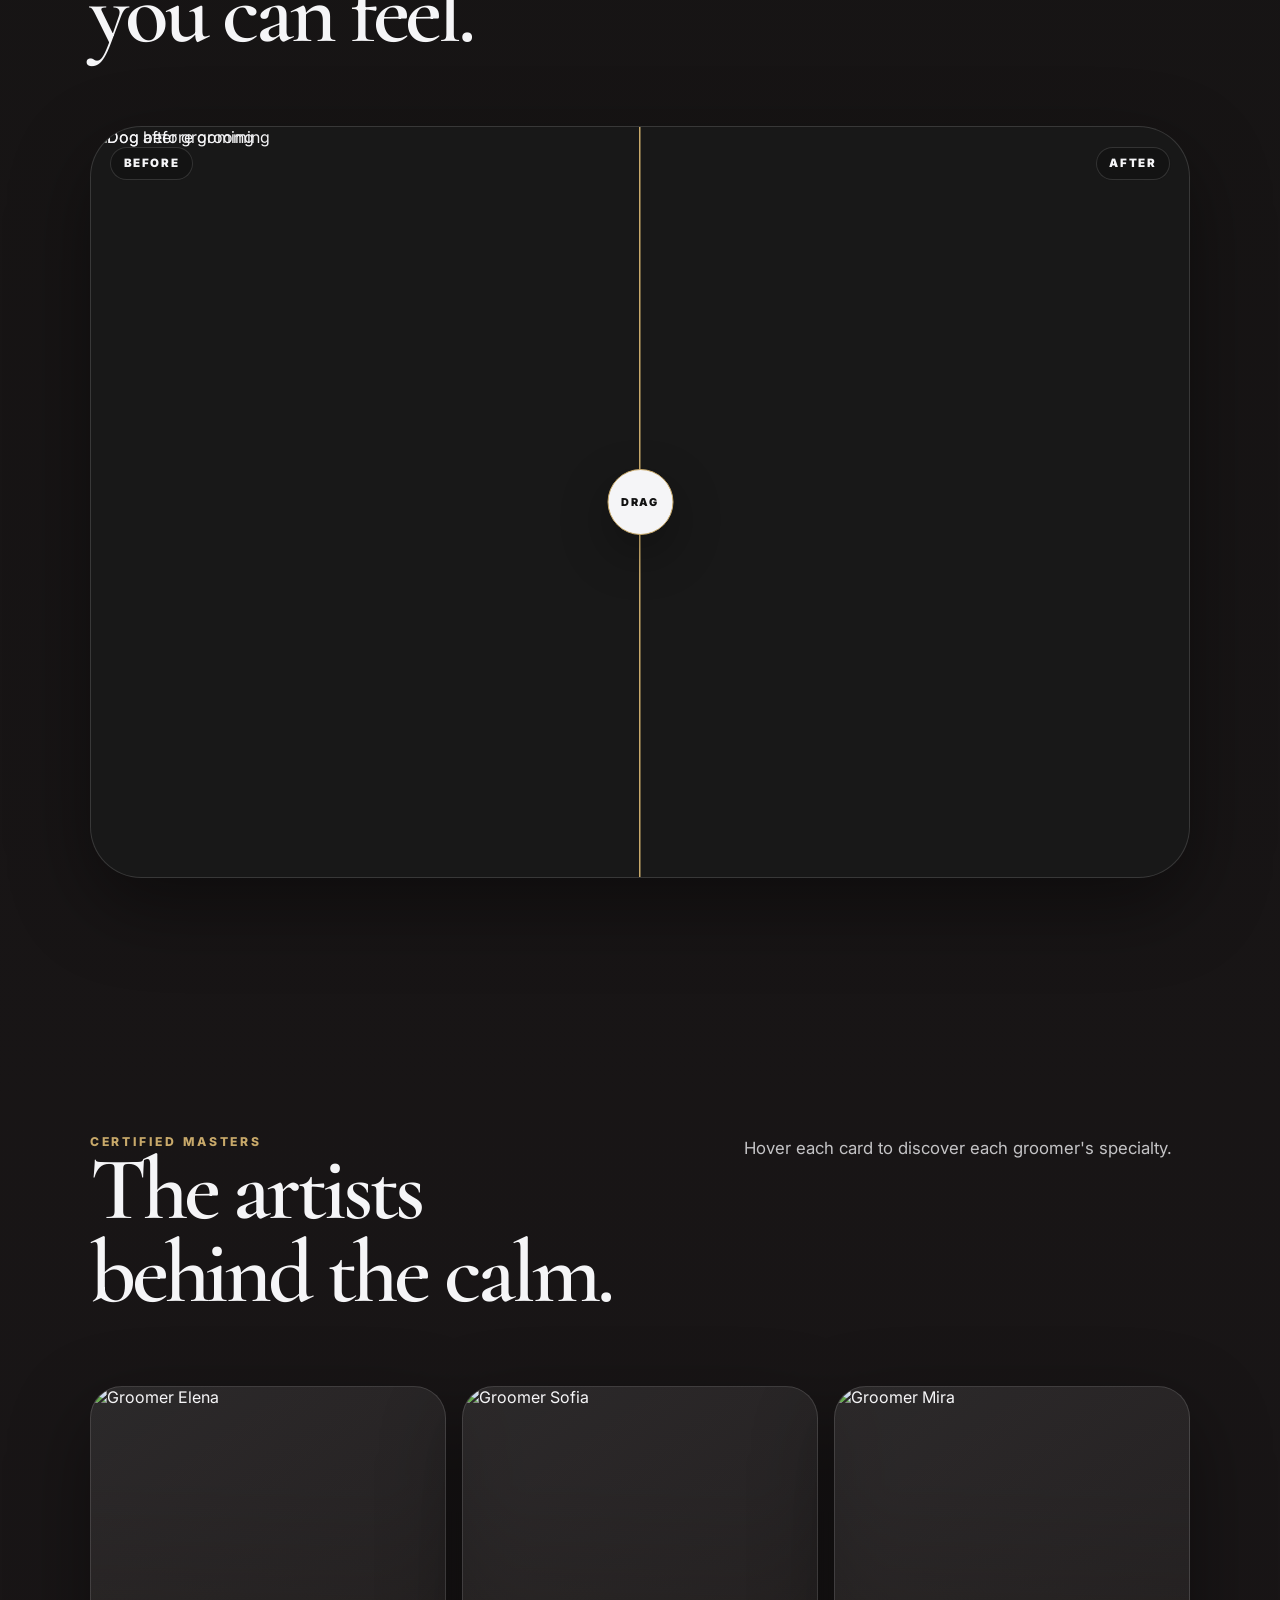
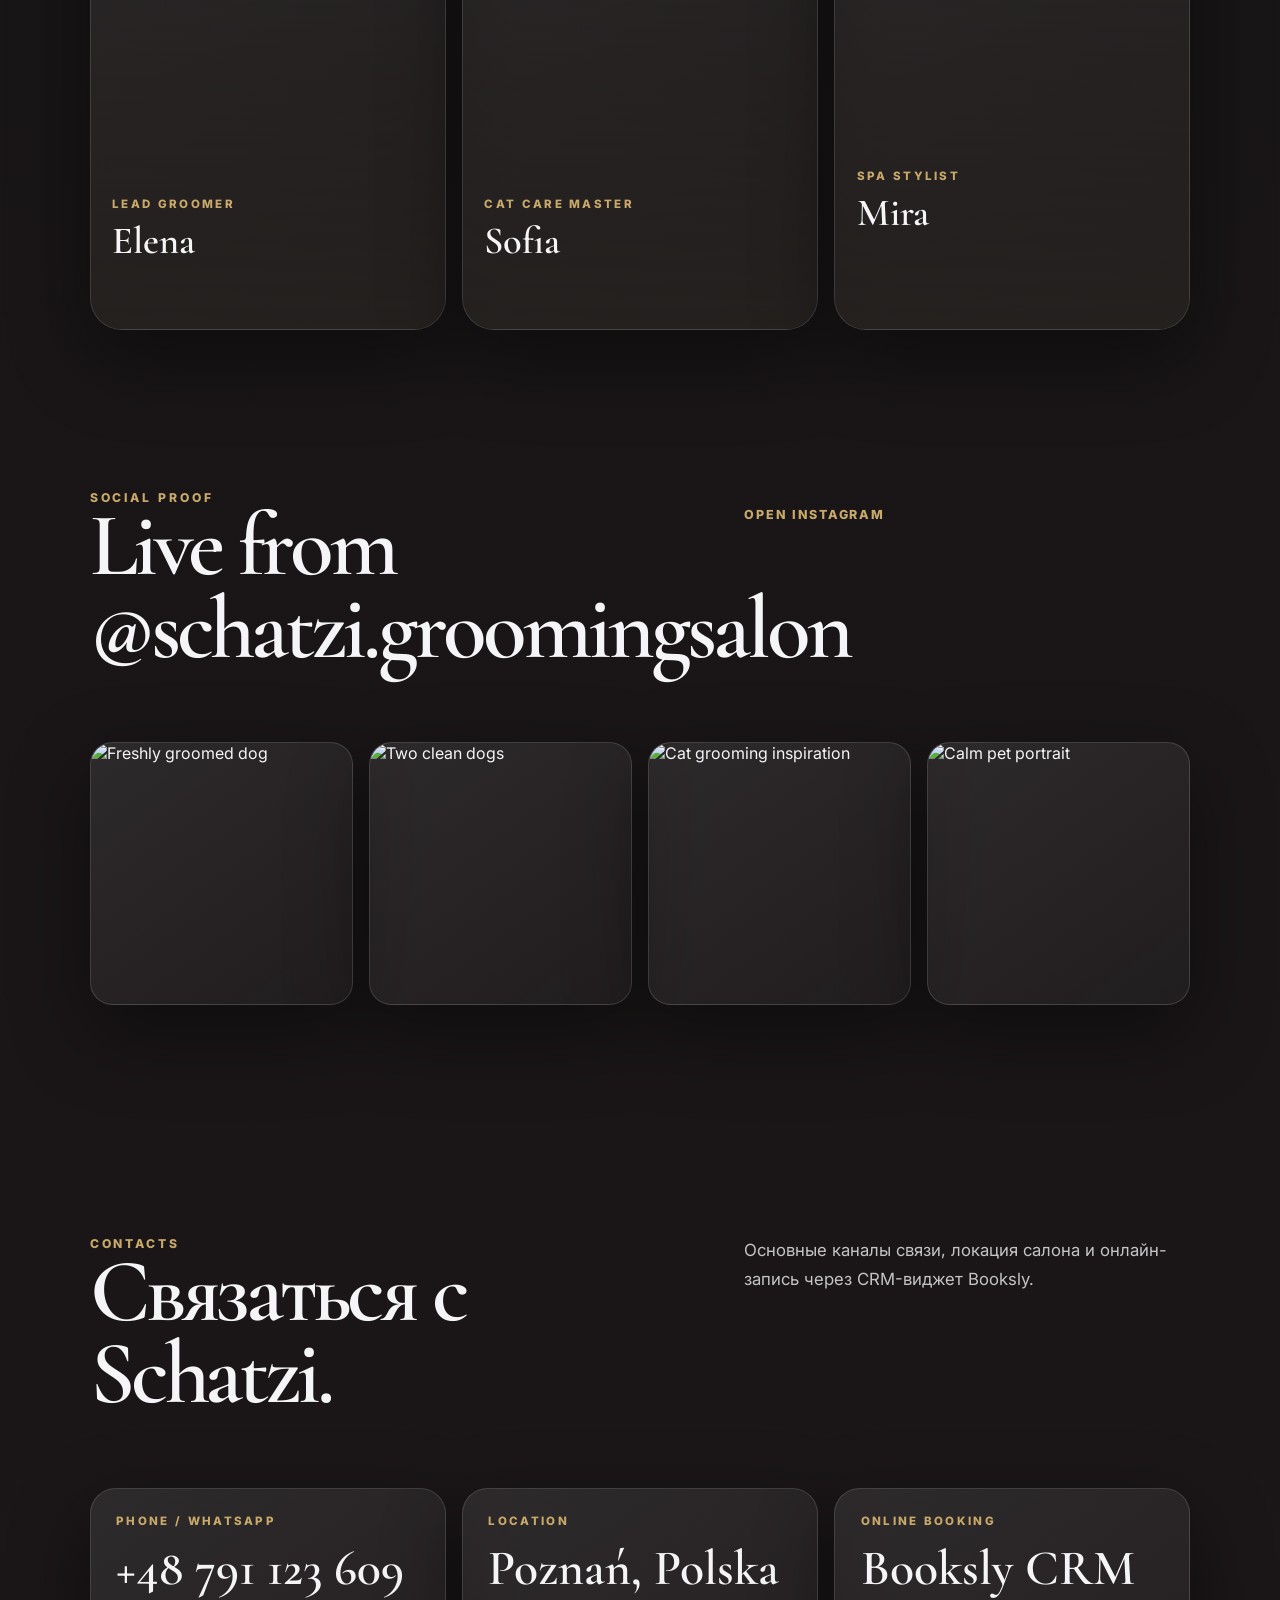
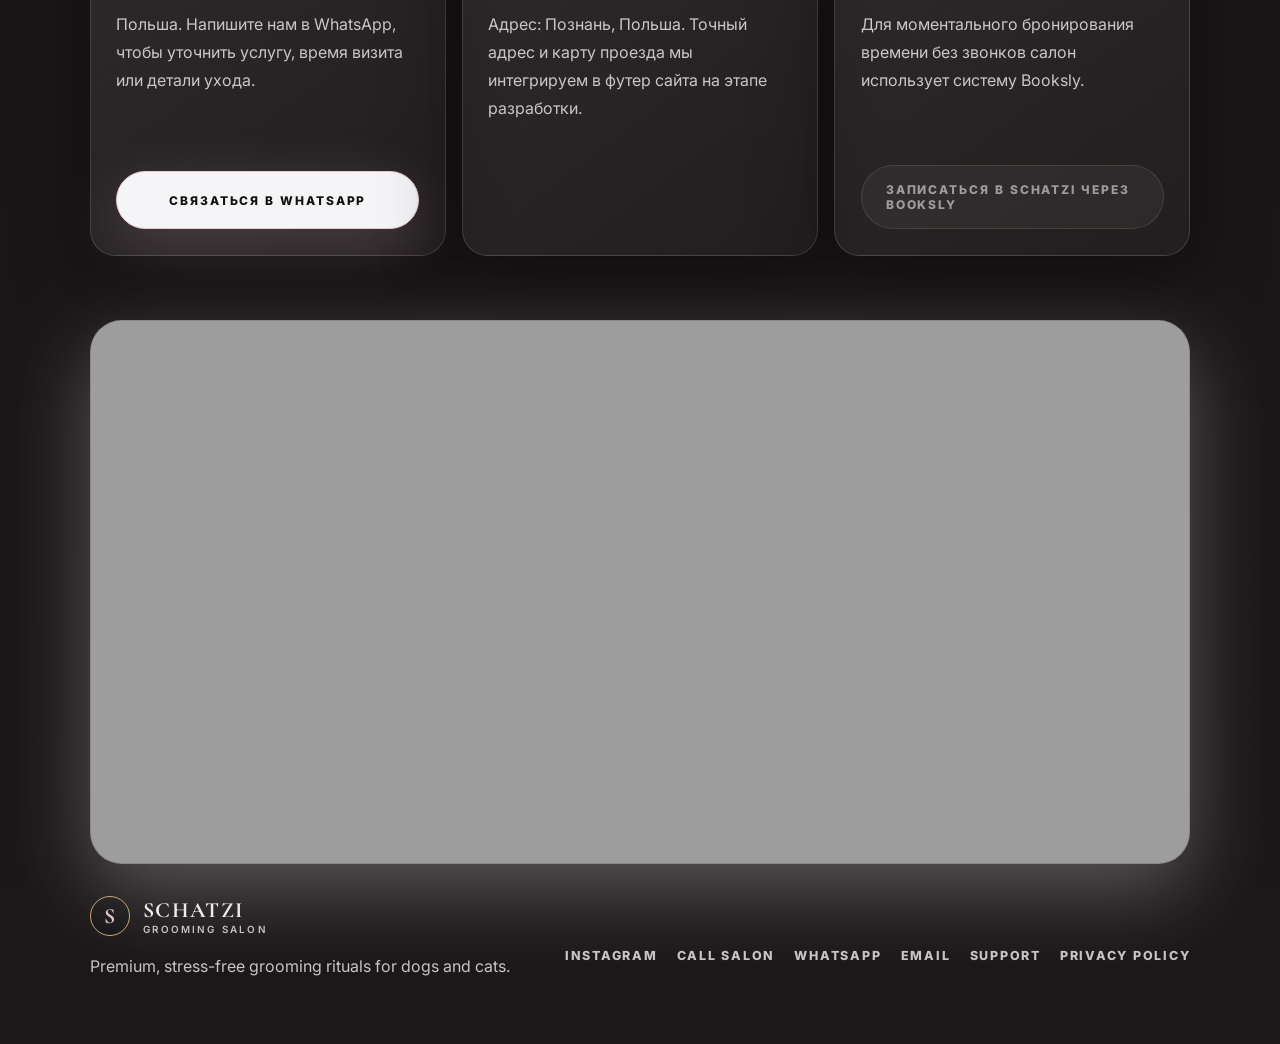
==== commit 608e71da: "Add files via upload" ====
--- a/index.html
+++ b/index.html
@@ -9,8 +9,8 @@
     />
     <title>Schatzi Grooming Salon | Premium Pet SPA</title>
     <link rel="canonical" href="https://schatzi-grooming.com" />
-    <meta name="theme-color" content="#fbf4ea" />
-    <meta name="color-scheme" content="light" />
+    <meta name="theme-color" content="#121212" />
+    <meta name="color-scheme" content="dark" />
     <meta property="og:title" content="Schatzi Grooming Salon | Premium Pet Care" />
     <meta property="og:description" content="Culture of care and impeccable style for four-legged aesthetics. Professional grooming without stress." />
     <meta property="og:image" content="/assets/og-premium-preview.jpg" />
@@ -22,6 +22,19 @@
     <link rel="icon" href="/assets/favicons/favicon-512.png" type="image/png" sizes="512x512" />
     <link rel="apple-touch-icon" href="/assets/favicons/apple-touch-icon.png" sizes="180x180" />
     <link rel="manifest" href="/site.webmanifest" />
+    <link rel="preconnect" href="https://images.unsplash.com" />
+    <link
+      rel="preload"
+      as="image"
+      href="https://images.unsplash.com/photo-1583511655826-05700d52f4d9?auto=format&fit=crop&w=960&q=60&fm=avif"
+      imagesrcset="
+        https://images.unsplash.com/photo-1583511655826-05700d52f4d9?auto=format&fit=crop&w=720&q=58&fm=avif 720w,
+        https://images.unsplash.com/photo-1583511655826-05700d52f4d9?auto=format&fit=crop&w=1200&q=62&fm=avif 1200w,
+        https://images.unsplash.com/photo-1583511655826-05700d52f4d9?auto=format&fit=crop&w=1800&q=66&fm=avif 1800w
+      "
+      imagesizes="100vw"
+      fetchpriority="high"
+    />
     <link rel="preconnect" href="https://fonts.googleapis.com" />
     <link rel="preconnect" href="https://fonts.gstatic.com" crossorigin />
     <link
@@ -48,25 +61,25 @@
         <a href="#team">Team</a>
         <a href="#contacts">Contacts</a>
       </nav>
-      <a class="header-cta" href="#contacts">Contacts</a>
+      <a class="header-cta" href="#contacts" aria-label="Перейти к контактам салона">Contacts</a>
     </header>
 
     <main>
       <section class="hero" id="hero" aria-label="Premium grooming salon hero">
         <div class="hero-slider" aria-hidden="true">
-          <div class="hero-slide is-active" style="--hero-image: url('https://images.unsplash.com/photo-1583511655826-05700d52f4d9?auto=format&fit=crop&w=1800&q=75&fm=webp')"></div>
-          <div class="hero-slide" style="--hero-image: url('https://images.unsplash.com/photo-1516734212186-a967f81ad0d7?auto=format&fit=crop&w=1800&q=75&fm=webp')"></div>
-          <div class="hero-slide" style="--hero-image: url('https://images.unsplash.com/photo-1591946614720-90a587da4a36?auto=format&fit=crop&w=1800&q=75&fm=webp')"></div>
+          <div class="hero-slide is-active" style="--hero-image: url('https://images.unsplash.com/photo-1583511655826-05700d52f4d9?auto=format&fit=crop&w=1800&q=66&fm=avif')"></div>
+          <div class="hero-slide" style="--hero-image: url('https://images.unsplash.com/photo-1516734212186-a967f81ad0d7?auto=format&fit=crop&w=1800&q=66&fm=avif')"></div>
+          <div class="hero-slide" style="--hero-image: url('https://images.unsplash.com/photo-1591946614720-90a587da4a36?auto=format&fit=crop&w=1800&q=66&fm=avif')"></div>
         </div>
         <div class="hero-overlay"></div>
         <div class="hero-content">
           <p class="eyebrow">Premium Pet SPA Rituals</p>
-          <h1>Stress-free grooming for beloved companions.</h1>
+          <h1 id="hero-title" data-default-title="Stress-free grooming for beloved companions.">Stress-free grooming for beloved companions.</h1>
           <p class="hero-copy">
             A boutique grooming experience where calm handling, sterile tools, and premium cosmetics meet refined salon aesthetics.
           </p>
           <div class="hero-actions">
-            <a class="button button-primary" href="https://wa.me/48791123609" target="_blank" rel="noreferrer">
+            <a class="button button-primary" href="https://wa.me/48791123609" target="_blank" rel="noreferrer" aria-label="Связаться с салоном в WhatsApp">
               Contact in WhatsApp
             </a>
             <a class="button button-secondary" href="#prices">Explore Services</a>
@@ -130,7 +143,7 @@
         <div class="tab-panels">
           <div class="tab-panel is-active" id="panel-dogs" role="tabpanel" aria-labelledby="tab-dogs" data-panel="dogs">
             <article class="accordion is-open">
-              <button class="accordion-trigger" aria-expanded="true">
+              <button class="accordion-trigger" aria-expanded="true" aria-label="Открыть цену для маленьких пород">
                 Small Breeds
                 <span>from EUR 35</span>
               </button>
@@ -140,7 +153,7 @@
               </div>
             </article>
             <article class="accordion">
-              <button class="accordion-trigger" aria-expanded="false">
+              <button class="accordion-trigger" aria-expanded="false" aria-label="Открыть цену для средних пород">
                 Medium Breeds
                 <span>from EUR 50</span>
               </button>
@@ -150,7 +163,7 @@
               </div>
             </article>
             <article class="accordion">
-              <button class="accordion-trigger" aria-expanded="false">
+              <button class="accordion-trigger" aria-expanded="false" aria-label="Открыть цену для крупных пород">
                 Large Breeds
                 <span>from EUR 75</span>
               </button>
@@ -163,7 +176,7 @@
 
           <div class="tab-panel" id="panel-cats" role="tabpanel" aria-labelledby="tab-cats" data-panel="cats" hidden>
             <article class="accordion is-open">
-              <button class="accordion-trigger" aria-expanded="true">
+              <button class="accordion-trigger" aria-expanded="true" aria-label="Открыть цену для ухода за кошками">
                 Comfort Groom
                 <span>from EUR 45</span>
               </button>
@@ -173,7 +186,7 @@
               </div>
             </article>
             <article class="accordion">
-              <button class="accordion-trigger" aria-expanded="false">
+              <button class="accordion-trigger" aria-expanded="false" aria-label="Открыть цену для удаления колтунов">
                 De-matting Care
                 <span>from EUR 60</span>
               </button>
@@ -186,7 +199,7 @@
 
           <div class="tab-panel" id="panel-spa" role="tabpanel" aria-labelledby="tab-spa" data-panel="spa" hidden>
             <article class="accordion is-open">
-              <button class="accordion-trigger" aria-expanded="true">
+              <button class="accordion-trigger" aria-expanded="true" aria-label="Открыть цену для SPA-реконструкции">
                 SPA Reconstruction
                 <span>from EUR 30</span>
               </button>
@@ -196,7 +209,7 @@
               </div>
             </article>
             <article class="accordion">
-              <button class="accordion-trigger" aria-expanded="false">
+              <button class="accordion-trigger" aria-expanded="false" aria-label="Открыть цену для чувствительной кожи">
                 Sensitive Skin Ritual
                 <span>from EUR 25</span>
               </button>
@@ -207,6 +220,46 @@
             </article>
           </div>
         </div>
+      </section>
+
+      <section class="section care-quiz" id="care-quiz" aria-labelledby="quiz-title">
+        <div class="section-heading">
+          <div>
+            <div class="section-kicker">Smart Care Selector</div>
+            <h2 id="quiz-title">Подберите ритуал за 20 секунд.</h2>
+          </div>
+          <p>Легкий опросник подскажет подходящий комплекс: гигиена, стрижка, SPA или деликатный уход.</p>
+        </div>
+        <form class="quiz-card" data-care-quiz>
+          <label>
+            Тип питомца
+            <select name="petType" aria-label="Выберите тип питомца">
+              <option value="dog">Собака</option>
+              <option value="cat">Кошка</option>
+            </select>
+          </label>
+          <label>
+            Порода или размер
+            <select name="breedSize" aria-label="Выберите размер или тип породы">
+              <option value="small">Маленькая порода</option>
+              <option value="medium">Средняя порода</option>
+              <option value="large">Крупная порода</option>
+              <option value="longhair">Длинная шерсть</option>
+            </select>
+          </label>
+          <label>
+            Главная задача
+            <select name="goal" aria-label="Выберите основную задачу ухода">
+              <option value="hygiene">Гигиена</option>
+              <option value="haircut">Стрижка</option>
+              <option value="spa">SPA / восстановление</option>
+              <option value="sensitive">Чувствительная кожа</option>
+            </select>
+          </label>
+          <output class="quiz-result" data-quiz-result aria-live="polite">
+            Рекомендация: Hygiene Ritual + консультация мастера перед визитом.
+          </output>
+        </form>
       </section>
 
       <section class="section gallery" id="gallery">
@@ -221,15 +274,19 @@
         <div class="comparison" data-comparison>
           <img
             class="comparison-image"
-            src="https://images.unsplash.com/photo-1601758124510-52d02ddb7cbd?auto=format&fit=crop&w=1300&q=75&fm=webp"
+            src="https://images.unsplash.com/photo-1601758124510-52d02ddb7cbd?auto=format&fit=crop&w=1300&q=66&fm=avif"
             alt="Dog before grooming"
+            width="1300"
+            height="867"
             loading="lazy"
             decoding="async"
           />
           <div class="comparison-after" data-after>
             <img
-              src="https://images.unsplash.com/photo-1583337130417-3346a1be7dee?auto=format&fit=crop&w=1300&q=75&fm=webp"
+              src="https://images.unsplash.com/photo-1583337130417-3346a1be7dee?auto=format&fit=crop&w=1300&q=66&fm=avif"
               alt="Dog after grooming"
+              width="1300"
+              height="867"
               loading="lazy"
               decoding="async"
             />
@@ -252,7 +309,7 @@
 
         <div class="team-grid">
           <article class="team-card">
-            <img src="https://images.unsplash.com/photo-1551836022-d5d88e9218df?auto=format&fit=crop&w=900&q=75&fm=webp" alt="Groomer Elena" loading="lazy" decoding="async" />
+            <img src="https://images.unsplash.com/photo-1551836022-d5d88e9218df?auto=format&fit=crop&w=900&q=66&fm=avif" alt="Groomer Elena" width="900" height="1200" loading="lazy" decoding="async" />
             <div class="team-info">
               <span>Lead Groomer</span>
               <h3>Elena</h3>
@@ -261,7 +318,7 @@
             </div>
           </article>
           <article class="team-card">
-            <img src="https://images.unsplash.com/photo-1494790108377-be9c29b29330?auto=format&fit=crop&w=900&q=75&fm=webp" alt="Groomer Sofia" loading="lazy" decoding="async" />
+            <img src="https://images.unsplash.com/photo-1494790108377-be9c29b29330?auto=format&fit=crop&w=900&q=66&fm=avif" alt="Groomer Sofia" width="900" height="1200" loading="lazy" decoding="async" />
             <div class="team-info">
               <span>Cat Care Master</span>
               <h3>Sofia</h3>
@@ -270,7 +327,7 @@
             </div>
           </article>
           <article class="team-card">
-            <img src="https://images.unsplash.com/photo-1508214751196-bcfd4ca60f91?auto=format&fit=crop&w=900&q=75&fm=webp" alt="Groomer Mira" loading="lazy" decoding="async" />
+            <img src="https://images.unsplash.com/photo-1508214751196-bcfd4ca60f91?auto=format&fit=crop&w=900&q=66&fm=avif" alt="Groomer Mira" width="900" height="1200" loading="lazy" decoding="async" />
             <div class="team-info">
               <span>SPA Stylist</span>
               <h3>Mira</h3>
@@ -294,16 +351,16 @@
 
         <div class="instagram-grid" aria-label="Instagram preview feed">
           <a href="https://www.instagram.com/schatzi.groomingsalon" target="_blank" rel="noreferrer">
-            <img src="https://images.unsplash.com/photo-1517423568366-8b83523034fd?auto=format&fit=crop&w=600&q=70&fm=webp" alt="Freshly groomed dog" loading="lazy" decoding="async" />
+            <img src="https://images.unsplash.com/photo-1517423568366-8b83523034fd?auto=format&fit=crop&w=600&q=62&fm=avif" alt="Freshly groomed dog" width="600" height="600" loading="lazy" decoding="async" />
           </a>
           <a href="https://www.instagram.com/schatzi.groomingsalon" target="_blank" rel="noreferrer">
-            <img src="https://images.unsplash.com/photo-1548199973-03cce0bbc87b?auto=format&fit=crop&w=600&q=70&fm=webp" alt="Two clean dogs" loading="lazy" decoding="async" />
+            <img src="https://images.unsplash.com/photo-1548199973-03cce0bbc87b?auto=format&fit=crop&w=600&q=62&fm=avif" alt="Two clean dogs" width="600" height="600" loading="lazy" decoding="async" />
           </a>
           <a href="https://www.instagram.com/schatzi.groomingsalon" target="_blank" rel="noreferrer">
-            <img src="https://images.unsplash.com/photo-1574158622682-e40e69881006?auto=format&fit=crop&w=600&q=70&fm=webp" alt="Cat grooming inspiration" loading="lazy" decoding="async" />
+            <img src="https://images.unsplash.com/photo-1574158622682-e40e69881006?auto=format&fit=crop&w=600&q=62&fm=avif" alt="Cat grooming inspiration" width="600" height="600" loading="lazy" decoding="async" />
           </a>
           <a href="https://www.instagram.com/schatzi.groomingsalon" target="_blank" rel="noreferrer">
-            <img src="https://images.unsplash.com/photo-1537151608828-ea2b11777ee8?auto=format&fit=crop&w=600&q=70&fm=webp" alt="Calm pet portrait" loading="lazy" decoding="async" />
+            <img src="https://images.unsplash.com/photo-1537151608828-ea2b11777ee8?auto=format&fit=crop&w=600&q=62&fm=avif" alt="Calm pet portrait" width="600" height="600" loading="lazy" decoding="async" />
           </a>
         </div>
       </section>
@@ -376,6 +433,20 @@
       </div>
     </footer>
 
+    <nav class="bottom-nav" aria-label="Быстрые действия">
+      <a href="#contacts" aria-label="Открыть раздел онлайн-записи">Booksly</a>
+      <a href="https://wa.me/48791123609" target="_blank" rel="noreferrer" aria-label="Связаться в WhatsApp">WhatsApp</a>
+      <a href="#contacts" aria-label="Посмотреть карту и адрес салона">Карта</a>
+    </nav>
+
+    <section class="cookie-notice" data-cookie-notice aria-label="Настройки cookie">
+      <p>Мы используем только необходимые cookie по умолчанию. Аналитика включается только после вашего явного согласия.</p>
+      <div>
+        <button type="button" class="text-link" data-cookie-essential>Принять только необходимые</button>
+        <button type="button" class="button button-primary" data-cookie-all>Принять все</button>
+      </div>
+    </section>
+
     <script src="script.js"></script>
   </body>
 </html>
--- a/styles.css
+++ b/styles.css
@@ -1,18 +1,37 @@
 :root {
-  --charcoal: #fbf4ea;
-  --charcoal-soft: #fffaf4;
-  --charcoal-glass: rgba(255, 250, 244, 0.82);
-  --cream: #25211f;
-  --cream-muted: rgba(37, 33, 31, 0.66);
-  --cream-soft: rgba(37, 33, 31, 0.08);
+  --charcoal: #121212;
+  --charcoal-soft: #181818;
+  --charcoal-glass: rgba(18, 18, 18, 0.78);
+  --cream: #f5f5f7;
+  --cream-muted: rgba(245, 245, 247, 0.78);
+  --cream-soft: rgba(245, 245, 247, 0.1);
   --pink: #e8c6cf;
-  --pink-deep: #b57788;
-  --gold: #b9934b;
-  --gold-soft: rgba(185, 147, 75, 0.28);
-  --line: rgba(37, 33, 31, 0.12);
-  --shadow: 0 28px 80px rgba(96, 70, 45, 0.14);
-  --serif: "Cormorant Garamond", Georgia, serif;
-  --sans: "Inter", "Helvetica Neue", Arial, sans-serif;
+  --pink-deep: #bd8f9d;
+  --gold: #c8a96a;
+  --gold-soft: rgba(200, 169, 106, 0.32);
+  --line: rgba(245, 245, 247, 0.14);
+  --shadow: 0 28px 80px rgba(0, 0, 0, 0.42);
+  --accent: #e8c6cf;
+  --serif: "Cormorant Garamond", "Schatzi Serif Fallback", Georgia, serif;
+  --sans: "Inter", "Schatzi Sans Fallback", "Helvetica Neue", Arial, sans-serif;
+}
+
+@font-face {
+  font-family: "Schatzi Serif Fallback";
+  src: local("Georgia");
+  ascent-override: 92%;
+  descent-override: 22%;
+  line-gap-override: 0%;
+  size-adjust: 98%;
+}
+
+@font-face {
+  font-family: "Schatzi Sans Fallback";
+  src: local("Arial");
+  ascent-override: 92%;
+  descent-override: 22%;
+  line-gap-override: 0%;
+  size-adjust: 101%;
 }
 
 * {
@@ -26,9 +45,9 @@
 body {
   margin: 0;
   background:
-    radial-gradient(circle at 20% 10%, rgba(232, 198, 207, 0.32), transparent 28rem),
-    radial-gradient(circle at 82% 0%, rgba(200, 169, 106, 0.22), transparent 30rem),
-    linear-gradient(180deg, #fffaf4 0%, #fbf4ea 48%, #f4e9dc 100%),
+    radial-gradient(circle at 20% 10%, rgba(232, 198, 207, 0.16), transparent 28rem),
+    radial-gradient(circle at 82% 0%, rgba(200, 169, 106, 0.14), transparent 30rem),
+    linear-gradient(180deg, #121212 0%, #161414 48%, #1c1719 100%),
     var(--charcoal);
   color: var(--cream);
   font-family: var(--sans);
@@ -65,7 +84,7 @@
 }
 
 :where(a, button, input, select):focus-visible {
-  outline: 2px solid var(--pink);
+  outline: 2px solid var(--accent);
   outline-offset: 4px;
 }
 
@@ -75,7 +94,7 @@
   width: 22rem;
   height: 22rem;
   pointer-events: none;
-  background: radial-gradient(circle, rgba(232, 198, 207, 0.22), transparent 68%);
+  background: radial-gradient(circle, rgba(232, 198, 207, 0.12), transparent 68%);
   filter: blur(4px);
   transform: translate3d(-50%, 0, 0);
   z-index: 0;
@@ -93,13 +112,13 @@
   gap: 2rem;
   padding: 1.1rem clamp(1.25rem, 4vw, 4rem);
   color: var(--cream);
-  background: linear-gradient(180deg, rgba(255, 250, 244, 0.9), rgba(255, 250, 244, 0.38));
+  background: linear-gradient(180deg, rgba(18, 18, 18, 0.9), rgba(18, 18, 18, 0.26));
   border-bottom: 1px solid transparent;
   transition: background 260ms ease, border-color 260ms ease, backdrop-filter 260ms ease;
 }
 
 .site-header.is-elevated {
-  background: rgba(255, 250, 244, 0.82);
+  background: rgba(18, 18, 18, 0.82);
   border-color: var(--line);
   backdrop-filter: blur(22px);
 }
@@ -133,8 +152,8 @@
   place-items: center;
   border: 1px solid var(--gold);
   border-radius: 50%;
-  color: var(--pink-deep);
-  background: rgba(255, 255, 255, 0.6);
+  color: var(--pink);
+  background: rgba(18, 18, 18, 0.52);
 }
 
 .nav-links {
@@ -195,7 +214,7 @@
   padding: 0.85rem 1.25rem;
   border: 1px solid var(--gold-soft);
   color: var(--cream);
-  background: rgba(255, 255, 255, 0.52);
+  background: rgba(245, 245, 247, 0.08);
 }
 
 .header-cta:hover,
@@ -234,15 +253,15 @@
 }
 
 .hero-slide.is-active {
-  opacity: 0.42;
+  opacity: 0.62;
   transform: scale(1);
 }
 
 .hero-overlay {
   z-index: -2;
   background:
-    linear-gradient(90deg, rgba(255, 250, 244, 0.94) 0%, rgba(255, 250, 244, 0.72) 46%, rgba(255, 250, 244, 0.36) 100%),
-    linear-gradient(0deg, rgba(251, 244, 234, 0.98) 0%, transparent 38%);
+    linear-gradient(90deg, rgba(18, 18, 18, 0.94) 0%, rgba(18, 18, 18, 0.66) 46%, rgba(18, 18, 18, 0.22) 100%),
+    linear-gradient(0deg, rgba(18, 18, 18, 0.98) 0%, transparent 38%);
 }
 
 .hero-content {
@@ -316,13 +335,13 @@
   border: 1px solid var(--pink);
   background: var(--cream);
   color: var(--charcoal);
-  box-shadow: 0 18px 60px rgba(185, 147, 75, 0.2);
+  box-shadow: 0 18px 60px rgba(232, 198, 207, 0.2);
 }
 
 .button-secondary {
   border: 1px solid var(--gold-soft);
   color: var(--cream);
-  background: rgba(255, 255, 255, 0.5);
+  background: rgba(245, 245, 247, 0.08);
 }
 
 .hero-card {
@@ -333,7 +352,7 @@
   padding: 1.35rem;
   border: 1px solid var(--line);
   border-radius: 1.8rem;
-  background: rgba(255, 250, 244, 0.72);
+  background: rgba(18, 18, 18, 0.64);
   box-shadow: var(--shadow);
   backdrop-filter: blur(20px);
 }
@@ -374,6 +393,17 @@
   padding: clamp(5rem, 10vw, 9rem) clamp(1.25rem, 7vw, 7rem);
 }
 
+.reveal {
+  opacity: 0;
+  transform: translateY(1.4rem);
+  transition: opacity 620ms ease, transform 620ms ease;
+}
+
+.reveal.is-visible {
+  opacity: 1;
+  transform: translateY(0);
+}
+
 .split-layout,
 .section-heading {
   display: grid;
@@ -402,7 +432,7 @@
 .team-card,
 .instagram-grid a {
   border: 1px solid var(--line);
-  background: linear-gradient(145deg, rgba(255, 255, 255, 0.82), rgba(255, 250, 244, 0.5));
+  background: linear-gradient(145deg, rgba(245, 245, 247, 0.09), rgba(245, 245, 247, 0.035));
   box-shadow: var(--shadow);
 }
 
@@ -430,7 +460,7 @@
 }
 
 .prices {
-  background: linear-gradient(180deg, rgba(255, 255, 255, 0.42), transparent);
+  background: linear-gradient(180deg, rgba(245, 245, 247, 0.035), transparent);
 }
 
 .tabs {
@@ -446,7 +476,7 @@
   border: 1px solid var(--line);
   border-radius: 999px;
   color: var(--cream-muted);
-  background: rgba(255, 255, 255, 0.54);
+  background: rgba(245, 245, 247, 0.06);
   cursor: pointer;
   font-size: 0.75rem;
   font-weight: 800;
@@ -458,7 +488,7 @@
 .tab-button.is-active,
 .tab-button:hover {
   border-color: var(--gold);
-  color: #fffaf4;
+  color: var(--charcoal);
   background: var(--gold);
 }
 
@@ -486,7 +516,7 @@
   padding: 1.35rem;
   border: 0;
   color: var(--cream);
-  background: rgba(255, 255, 255, 0.24);
+  background: rgba(245, 245, 247, 0.025);
   cursor: pointer;
   font-family: var(--serif);
   font-size: clamp(1.45rem, 3vw, 2.2rem);
@@ -503,6 +533,8 @@
 }
 
 .accordion-content {
+  content-visibility: hidden;
+  contain-intrinsic-size: 0 9rem;
   max-height: 0;
   overflow: hidden;
   padding: 0 1.35rem;
@@ -510,6 +542,7 @@
 }
 
 .accordion.is-open .accordion-content {
+  content-visibility: auto;
   max-height: 16rem;
   padding-bottom: 1.35rem;
 }
@@ -529,6 +562,54 @@
   text-transform: uppercase;
 }
 
+.care-quiz {
+  content-visibility: auto;
+  contain-intrinsic-size: 42rem;
+  padding-top: clamp(2rem, 5vw, 4rem);
+}
+
+.quiz-card {
+  display: grid;
+  grid-template-columns: repeat(3, minmax(0, 1fr));
+  gap: 1rem;
+  margin-top: 3rem;
+  padding: clamp(1.2rem, 4vw, 1.8rem);
+  border: 1px solid var(--line);
+  border-radius: 1.6rem;
+  background: linear-gradient(145deg, rgba(245, 245, 247, 0.09), rgba(245, 245, 247, 0.035));
+  box-shadow: var(--shadow);
+}
+
+.quiz-card label {
+  display: grid;
+  gap: 0.55rem;
+  color: var(--cream-muted);
+  font-size: 0.78rem;
+  font-weight: 800;
+  letter-spacing: 0.12em;
+  text-transform: uppercase;
+}
+
+.quiz-card select {
+  width: 100%;
+  border: 1px solid var(--line);
+  border-radius: 1rem;
+  padding: 0.9rem 1rem;
+  color: var(--cream);
+  background: rgba(245, 245, 247, 0.08);
+}
+
+.quiz-result {
+  grid-column: 1 / -1;
+  min-height: 4rem;
+  padding: 1rem;
+  border: 1px solid var(--gold-soft);
+  border-radius: 1rem;
+  color: var(--cream);
+  background: rgba(200, 169, 106, 0.1);
+  line-height: 1.6;
+}
+
 .comparison {
   position: relative;
   min-height: clamp(27rem, 64vw, 47rem);
@@ -598,14 +679,14 @@
   border: 1px solid var(--gold);
   border-radius: 50%;
   content: "Drag";
-  color: #fffaf4;
+  color: var(--charcoal);
   background: var(--cream);
   font-size: 0.68rem;
   font-weight: 900;
   letter-spacing: 0.14em;
   text-transform: uppercase;
   transform: translate(-50%, -50%);
-  box-shadow: 0 18px 50px rgba(96, 70, 45, 0.24);
+  box-shadow: 0 18px 50px rgba(0, 0, 0, 0.32);
 }
 
 .comparison-label {
@@ -765,7 +846,7 @@
   padding: clamp(1.2rem, 3vw, 1.6rem);
   border: 1px solid var(--line);
   border-radius: 1.6rem;
-  background: linear-gradient(145deg, rgba(255, 255, 255, 0.82), rgba(255, 250, 244, 0.5));
+  background: linear-gradient(145deg, rgba(245, 245, 247, 0.09), rgba(245, 245, 247, 0.035));
   box-shadow: var(--shadow);
 }
 
@@ -806,7 +887,7 @@
   border-radius: 2rem;
   background: var(--charcoal-soft);
   box-shadow: var(--shadow);
-  filter: grayscale(0.65) contrast(0.95) brightness(1.04) sepia(0.08);
+  filter: grayscale(1) invert(0.9) contrast(1.1) brightness(0.72);
 }
 
 .footer-map iframe {
@@ -874,7 +955,7 @@
   padding: clamp(1.2rem, 4vw, 1.7rem);
   border: 1px solid var(--line);
   border-radius: 1.4rem;
-  background: linear-gradient(145deg, rgba(255, 255, 255, 0.82), rgba(255, 250, 244, 0.5));
+  background: linear-gradient(145deg, rgba(245, 245, 247, 0.09), rgba(245, 245, 247, 0.035));
   box-shadow: var(--shadow);
 }
 
@@ -891,6 +972,77 @@
 
 .legal-card a {
   color: var(--gold);
+}
+
+.bottom-nav {
+  position: fixed;
+  right: 1rem;
+  bottom: 1rem;
+  left: 1rem;
+  z-index: 50;
+  display: none;
+  grid-template-columns: repeat(3, minmax(0, 1fr));
+  gap: 0.5rem;
+  padding: 0.55rem;
+  border: 1px solid var(--line);
+  border-radius: 999px;
+  background: rgba(18, 18, 18, 0.78);
+  box-shadow: 0 18px 60px rgba(0, 0, 0, 0.36);
+  backdrop-filter: blur(22px);
+}
+
+.bottom-nav a {
+  display: inline-flex;
+  min-height: 52px;
+  align-items: center;
+  justify-content: center;
+  border-radius: 999px;
+  color: var(--cream);
+  font-size: 0.72rem;
+  font-weight: 900;
+  letter-spacing: 0.1em;
+  text-transform: uppercase;
+}
+
+.bottom-nav a:first-child {
+  color: var(--charcoal);
+  background: var(--gold);
+}
+
+.cookie-notice {
+  position: fixed;
+  right: 1rem;
+  bottom: 1rem;
+  z-index: 55;
+  display: grid;
+  width: min(34rem, calc(100% - 2rem));
+  gap: 1rem;
+  padding: 1rem;
+  border: 1px solid var(--line);
+  border-radius: 1.2rem;
+  background: rgba(18, 18, 18, 0.88);
+  box-shadow: var(--shadow);
+  backdrop-filter: blur(22px);
+}
+
+.cookie-notice[hidden] {
+  display: none;
+}
+
+.cookie-notice p {
+  margin-bottom: 0;
+  color: var(--cream-muted);
+  line-height: 1.6;
+}
+
+.cookie-notice div {
+  display: flex;
+  flex-wrap: wrap;
+  gap: 0.7rem;
+}
+
+.cookie-notice .button {
+  min-height: 48px;
 }
 
 @keyframes rise-in {
@@ -938,6 +1090,10 @@
     grid-template-columns: 1fr;
   }
 
+  .quiz-card {
+    grid-template-columns: 1fr;
+  }
+
   .team-card {
     min-height: 28rem;
   }
@@ -952,6 +1108,10 @@
 }
 
 @media (max-width: 620px) {
+  body {
+    padding-bottom: 6.5rem;
+  }
+
   .site-header {
     gap: 0.7rem;
     padding: 0.85rem 1rem;
@@ -1024,6 +1184,14 @@
 
   .contact-card {
     min-height: auto;
+  }
+
+  .bottom-nav {
+    display: grid;
+  }
+
+  .cookie-notice {
+    bottom: 6.4rem;
   }
 }
 
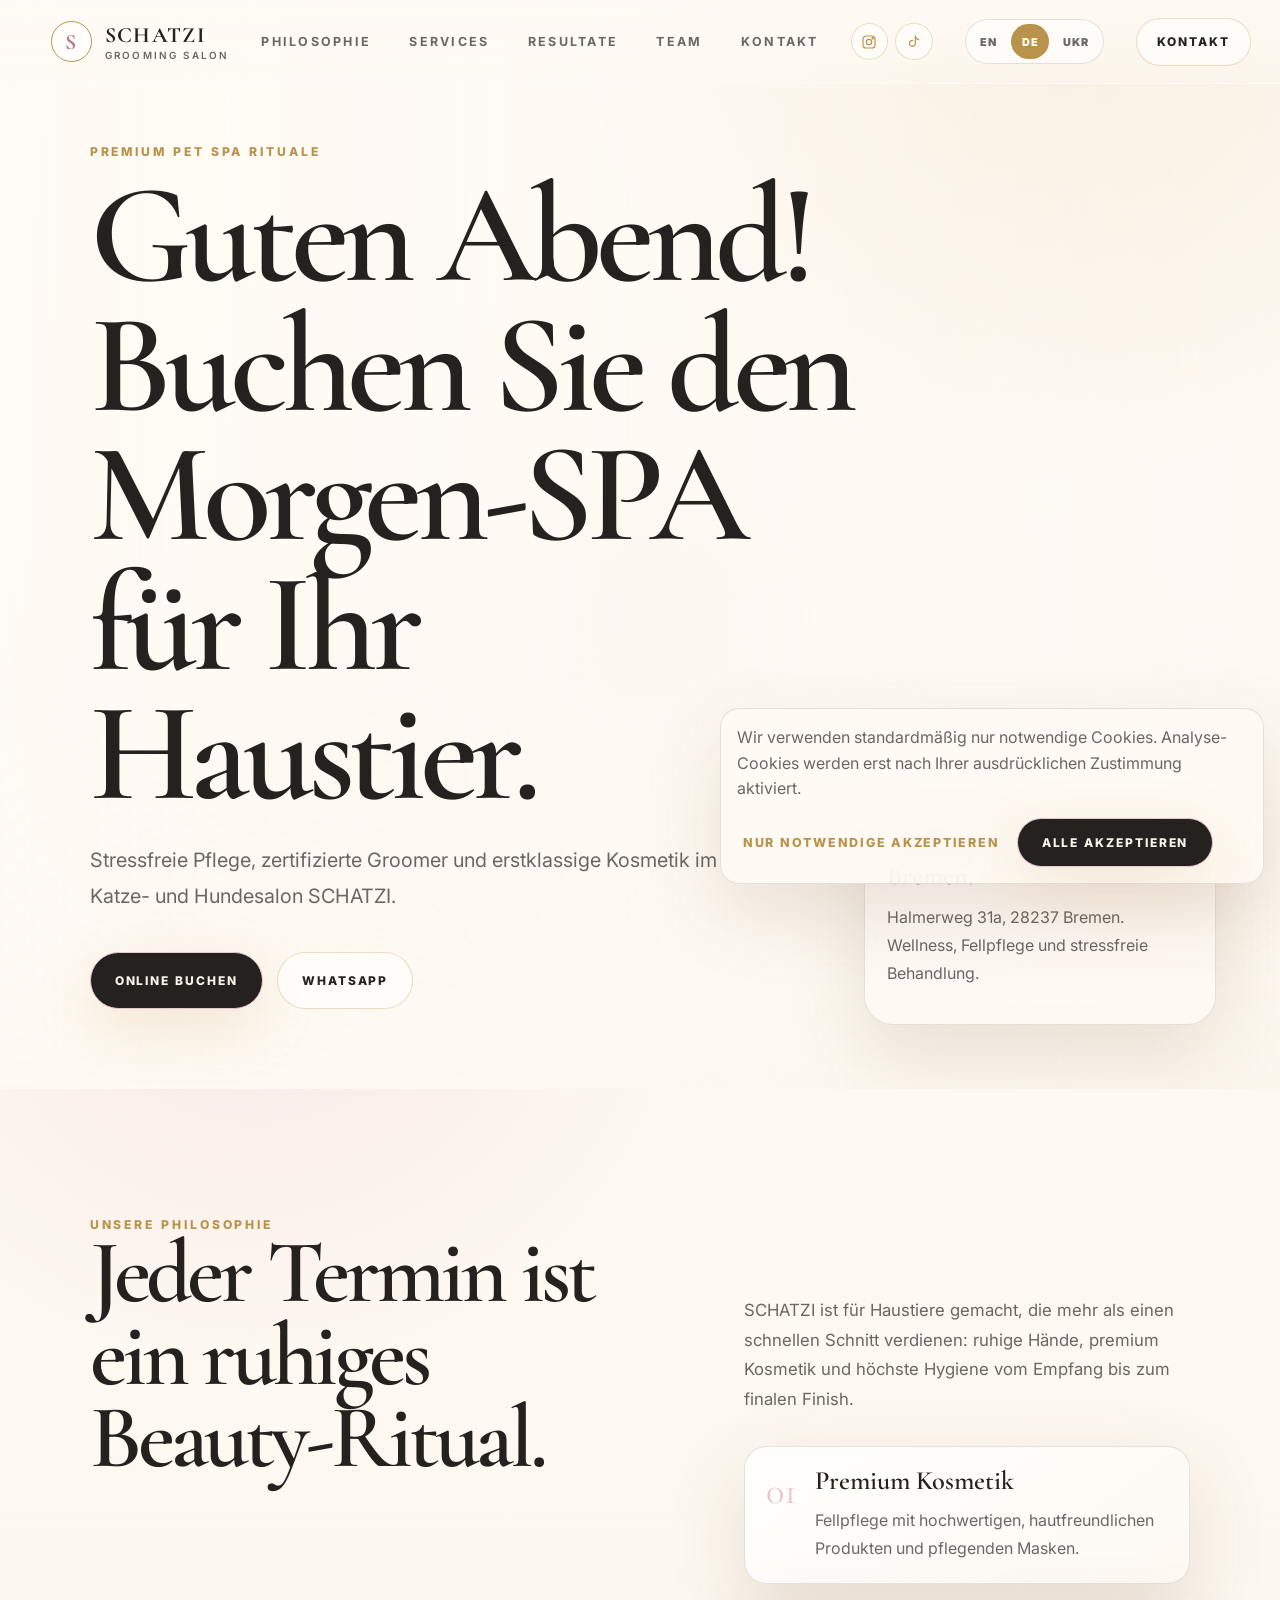
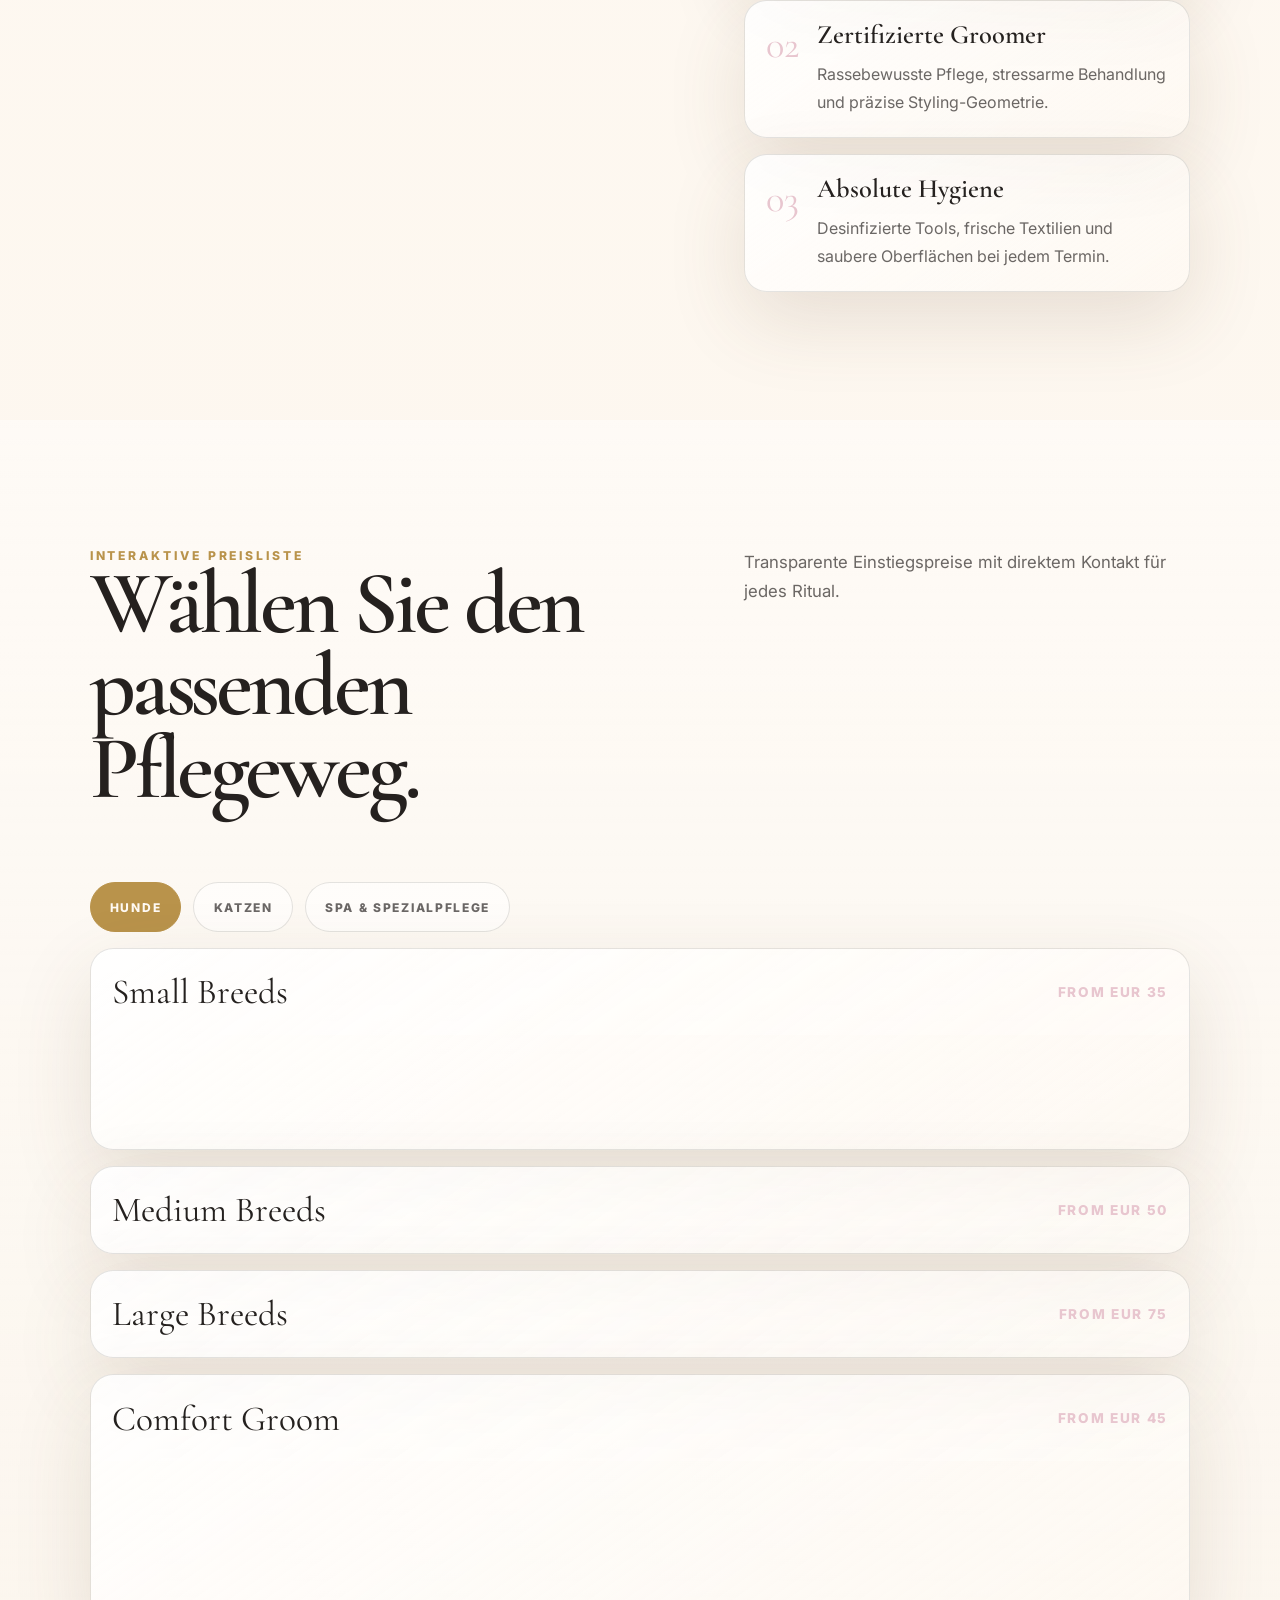
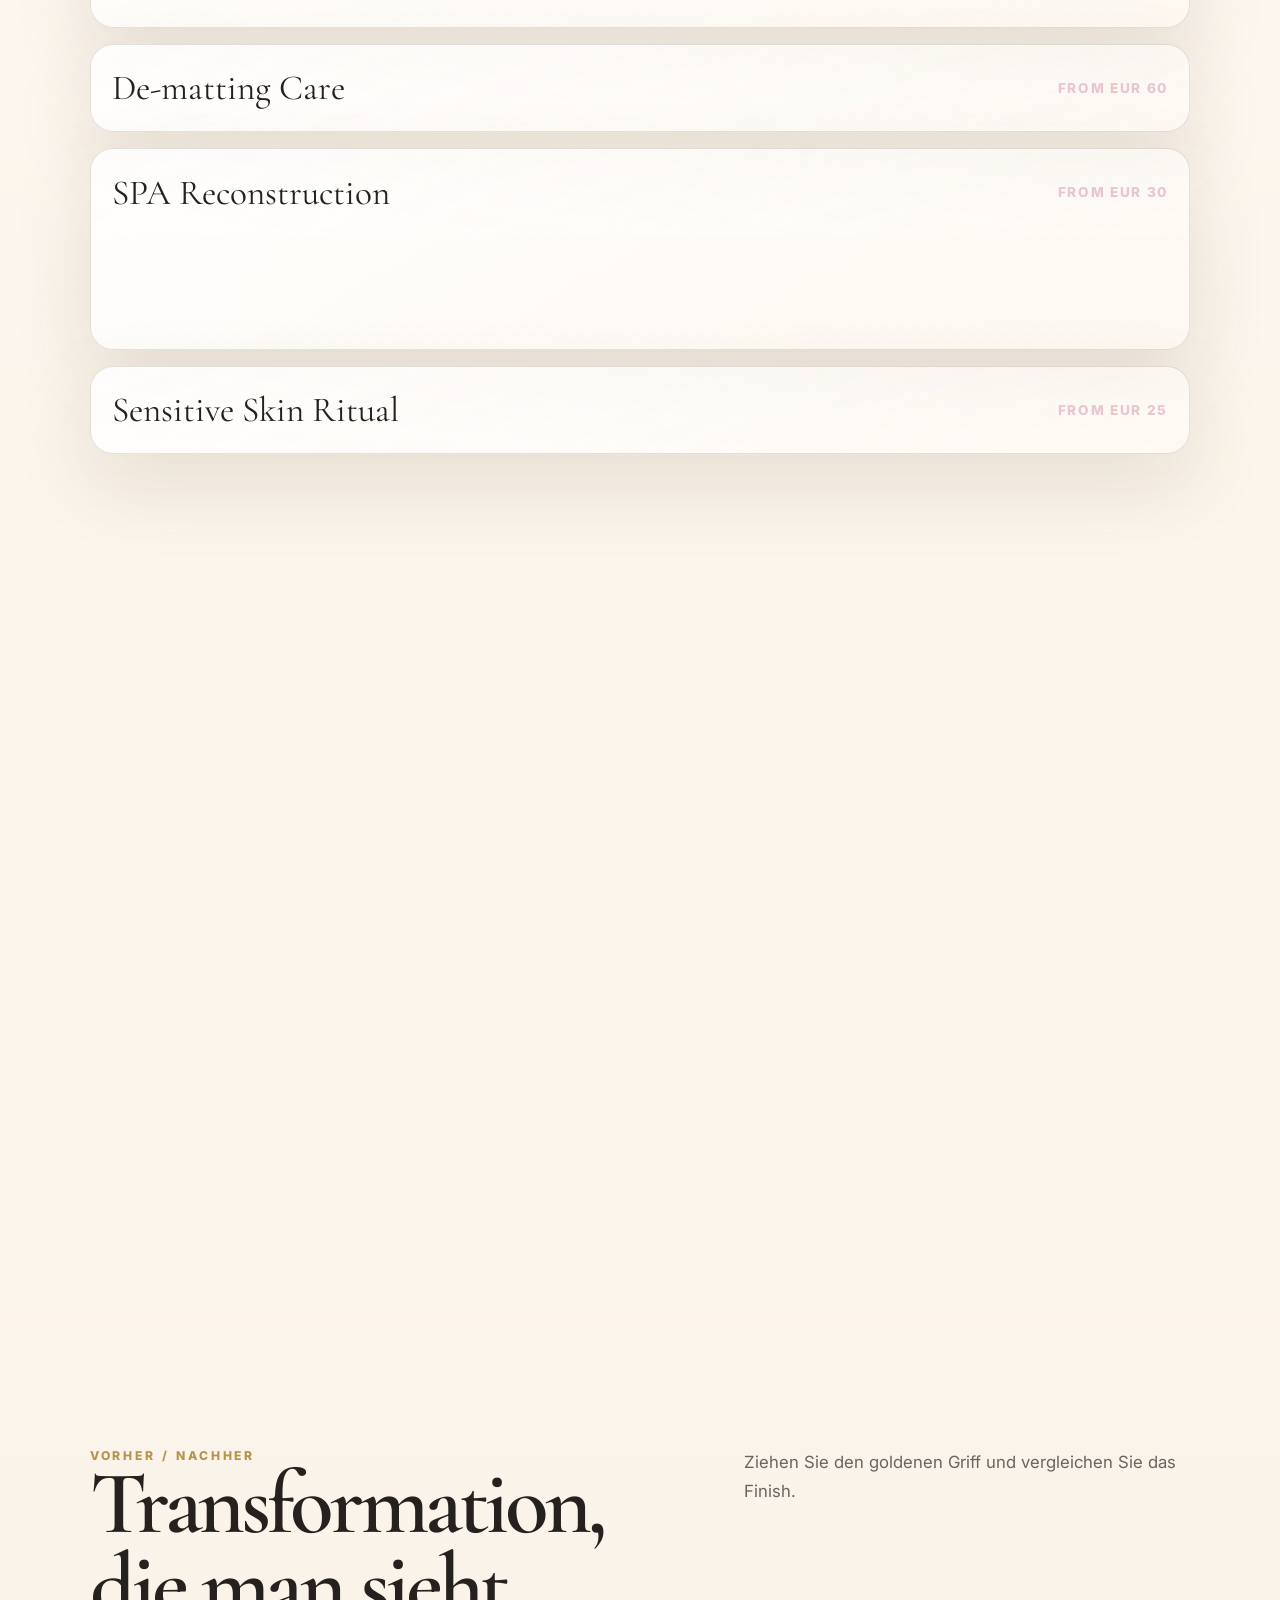
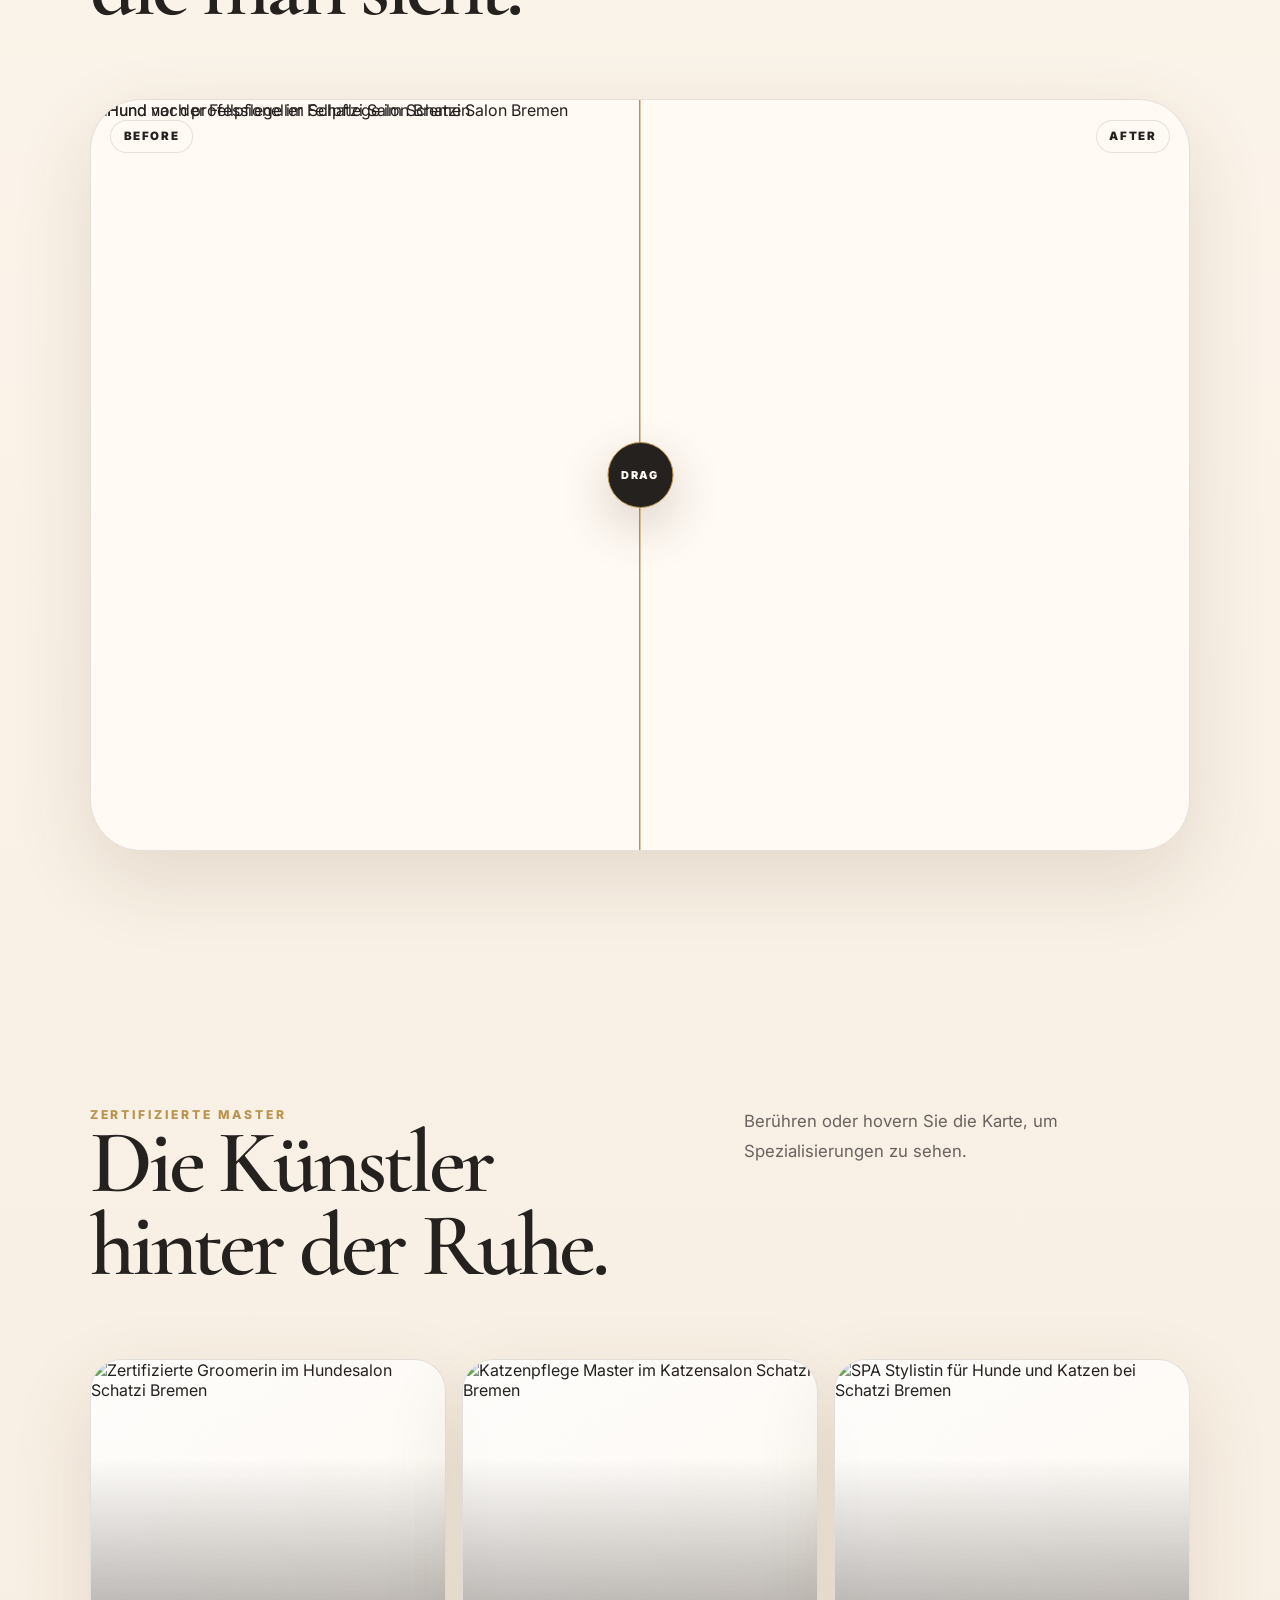
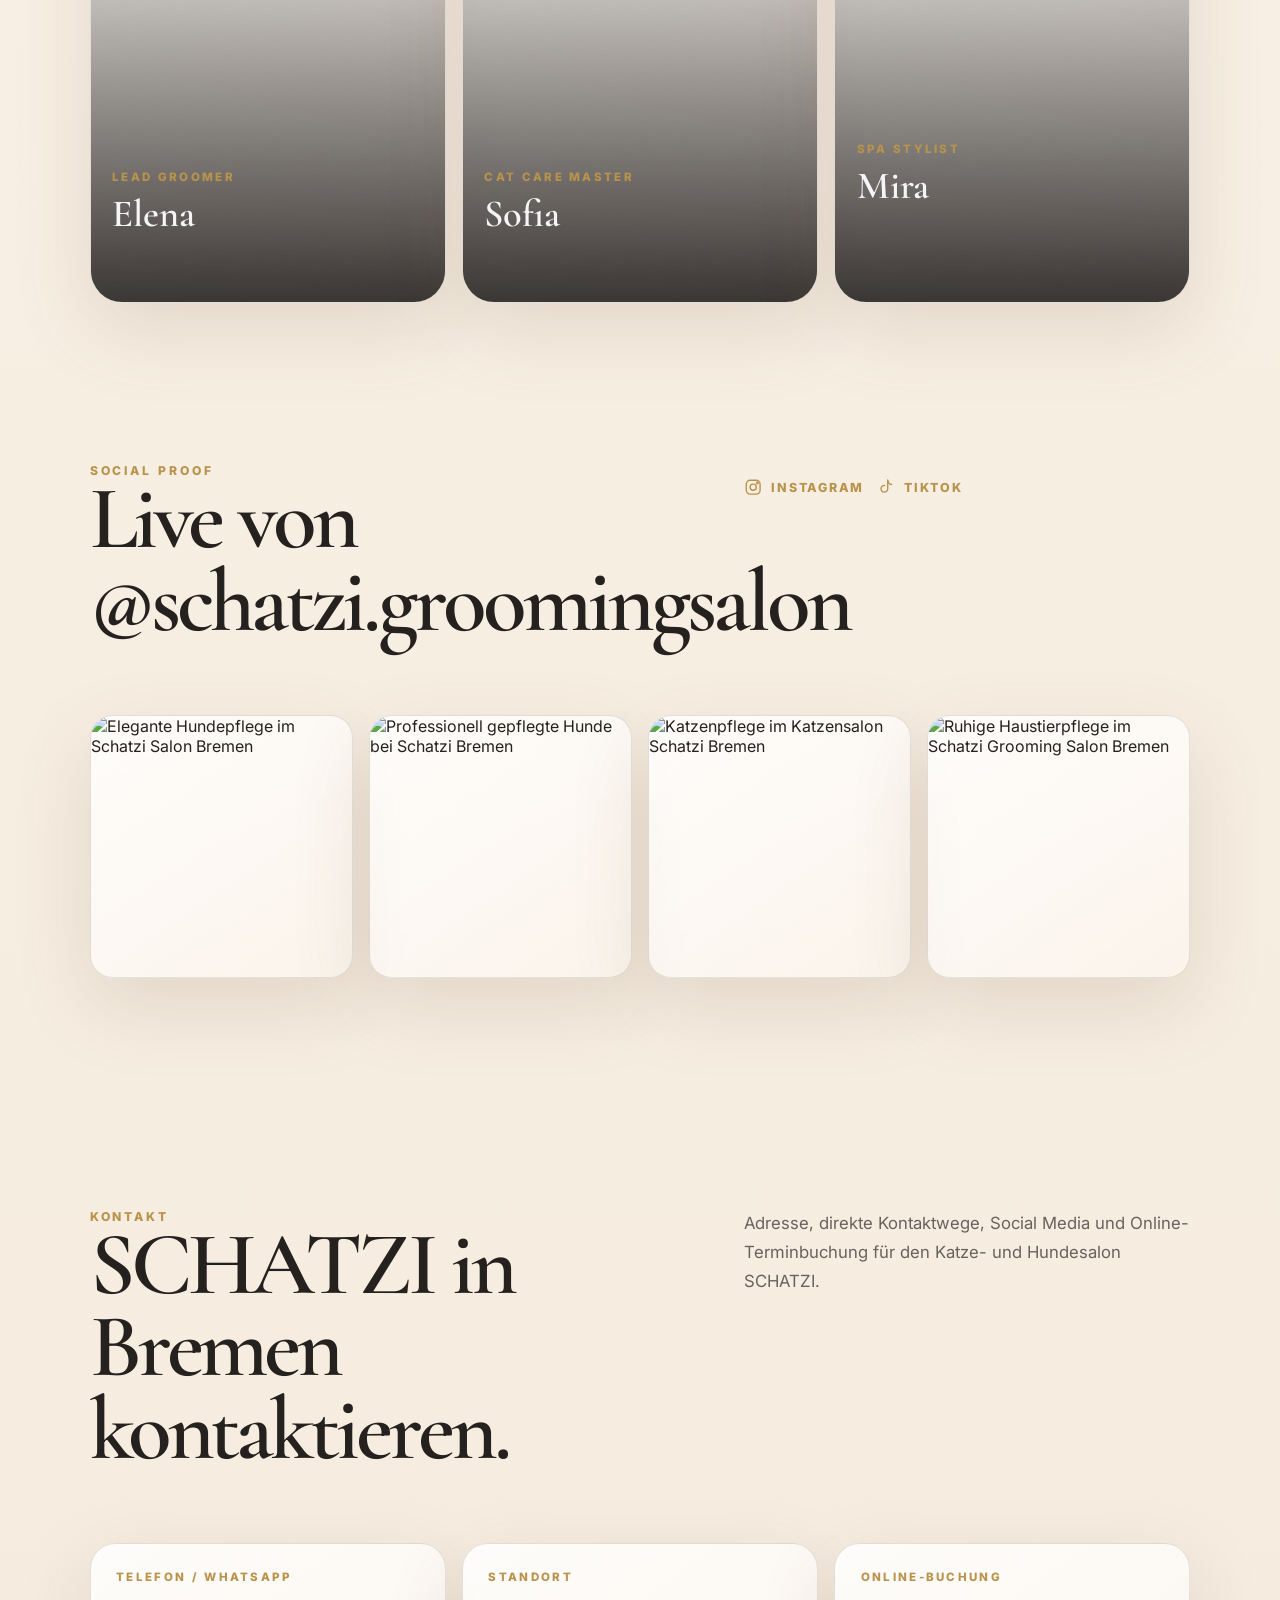
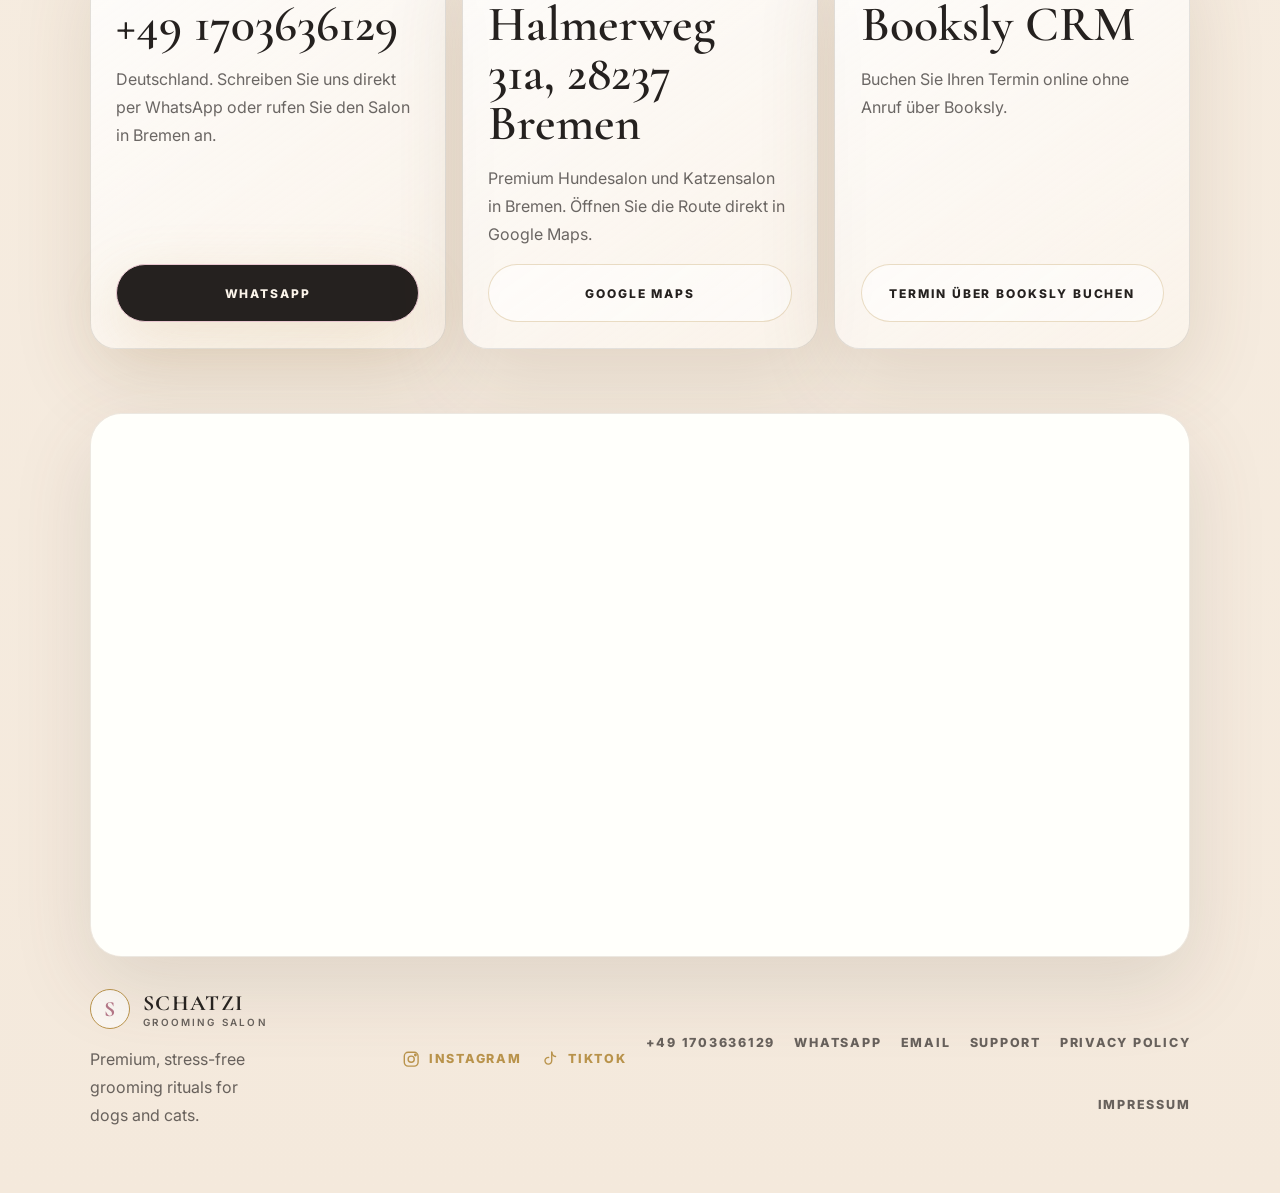
==== commit 04a5fecc: "Add files via upload" ====
--- a/index.html
+++ b/index.html
@@ -1,18 +1,18 @@
 <!doctype html>
-<html lang="en">
+<html lang="de">
   <head>
     <meta charset="UTF-8" />
     <meta name="viewport" content="width=device-width, initial-scale=1.0" />
     <meta
       name="description"
-      content="Schatzi Grooming Salon offers premium, stress-free grooming rituals for dogs and cats in a refined boutique environment."
+      content="Professionelle Fellpflege und Wellness für Hunde & Katzen in Bremen. Zertifizierte Groomer, erstklassige Kosmetik und stressfreie Behandlung. Jetzt online buchen!"
     />
-    <title>Schatzi Grooming Salon | Premium Pet SPA</title>
+    <title>SCHATZI | Premium Hundesalon & Katzensalon Bremen</title>
     <link rel="canonical" href="https://schatzi-grooming.com" />
-    <meta name="theme-color" content="#121212" />
-    <meta name="color-scheme" content="dark" />
-    <meta property="og:title" content="Schatzi Grooming Salon | Premium Pet Care" />
-    <meta property="og:description" content="Culture of care and impeccable style for four-legged aesthetics. Professional grooming without stress." />
+    <meta name="theme-color" content="#fbf4ea" />
+    <meta name="color-scheme" content="light" />
+    <meta property="og:title" content="SCHATZI | Premium Hundesalon & Katzensalon Bremen" />
+    <meta property="og:description" content="Professionelle Fellpflege und Wellness für Hunde & Katzen in Bremen. Zertifizierte Groomer, erstklassige Kosmetik und stressfreie Behandlung." />
     <meta property="og:image" content="/assets/og-premium-preview.jpg" />
     <meta property="og:url" content="https://schatzi-grooming.com" />
     <meta property="og:type" content="website" />
@@ -23,6 +23,7 @@
     <link rel="apple-touch-icon" href="/assets/favicons/apple-touch-icon.png" sizes="180x180" />
     <link rel="manifest" href="/site.webmanifest" />
     <link rel="preconnect" href="https://images.unsplash.com" />
+    <link rel="preconnect" href="https://source.unsplash.com" />
     <link
       rel="preload"
       as="image"
@@ -42,6 +43,38 @@
       rel="stylesheet"
     />
     <link rel="stylesheet" href="styles.css" />
+    <script type="application/ld+json">
+      {
+        "@context": "https://schema.org",
+        "@type": "GroomingSalon",
+        "name": "SCHATZI Grooming Salon",
+        "description": "Professionelle Fellpflege und Wellness für Hunde & Katzen in Bremen.",
+        "url": "https://schatzi-grooming.com",
+        "telephone": "+491703636129",
+        "priceRange": "€€",
+        "address": {
+          "@type": "PostalAddress",
+          "streetAddress": "Halmerweg 31a",
+          "postalCode": "28237",
+          "addressLocality": "Bremen",
+          "addressCountry": "DE"
+        },
+        "areaServed": {
+          "@type": "City",
+          "name": "Bremen"
+        },
+        "hasMap": "https://www.google.com/maps?q=Grooming+Salon/Katze-+und+Hundesalon+“SCHATZI”,+Halmerweg+31a,+28237+Bremen&ftid=0x47b1290051dfa5f5:0xd15544ab7d876a",
+        "sameAs": [
+          "https://www.instagram.com/schatzi.groomingsalon",
+          "https://www.tiktok.com/@schatzi.groomingsalon"
+        ],
+        "potentialAction": {
+          "@type": "ReserveAction",
+          "target": "https://booksly.pl/schatzi",
+          "name": "Online-Termin buchen"
+        }
+      }
+    </script>
   </head>
   <body>
     <div class="cursor-glow" aria-hidden="true"></div>
@@ -61,34 +94,61 @@
         <a href="#team">Team</a>
         <a href="#contacts">Contacts</a>
       </nav>
-      <a class="header-cta" href="#contacts" aria-label="Перейти к контактам салона">Contacts</a>
+      <div class="header-socials" aria-label="Social links">
+        <a href="https://www.instagram.com/schatzi.groomingsalon" target="_blank" rel="noreferrer" aria-label="SCHATZI Instagram öffnen">
+          <svg viewBox="0 0 24 24" aria-hidden="true"><rect x="3" y="3" width="18" height="18" rx="5"></rect><circle cx="12" cy="12" r="4"></circle><circle cx="17.5" cy="6.5" r="1"></circle></svg>
+        </a>
+        <a href="https://www.tiktok.com/@schatzi.groomingsalon" target="_blank" rel="noreferrer" aria-label="SCHATZI TikTok öffnen">
+          <svg viewBox="0 0 24 24" aria-hidden="true"><path d="M14 3v11.1a4.4 4.4 0 1 1-4-4.38"></path><path d="M14 3c.55 3.17 2.36 5.04 5 5.42"></path></svg>
+        </a>
+      </div>
+      <div class="language-switcher" aria-label="Language selector">
+        <button type="button" data-lang="en" aria-label="Switch language to English">EN</button>
+        <button type="button" data-lang="de" aria-label="Sprache auf Deutsch wechseln">DE</button>
+        <button type="button" data-lang="uk" aria-label="Перемкнути мову на українську">UKR</button>
+      </div>
+      <a class="header-cta" href="#contacts" aria-label="Kontaktbereich von SCHATZI öffnen">Contacts</a>
     </header>
 
     <main>
       <section class="hero" id="hero" aria-label="Premium grooming salon hero">
+        <video
+          class="hero-video"
+          autoplay
+          muted
+          loop
+          playsinline
+          preload="metadata"
+          poster="https://source.unsplash.com/1800x1200/?elegant-dog-grooming,luxury-pet-salon"
+          aria-hidden="true"
+        >
+          <source src="https://videos.pexels.com/video-files/855029/855029-hd_1920_1080_30fps.mp4" type="video/mp4" />
+        </video>
         <div class="hero-slider" aria-hidden="true">
-          <div class="hero-slide is-active" style="--hero-image: url('https://images.unsplash.com/photo-1583511655826-05700d52f4d9?auto=format&fit=crop&w=1800&q=66&fm=avif')"></div>
-          <div class="hero-slide" style="--hero-image: url('https://images.unsplash.com/photo-1516734212186-a967f81ad0d7?auto=format&fit=crop&w=1800&q=66&fm=avif')"></div>
-          <div class="hero-slide" style="--hero-image: url('https://images.unsplash.com/photo-1591946614720-90a587da4a36?auto=format&fit=crop&w=1800&q=66&fm=avif')"></div>
+          <div class="hero-slide is-active" style="--hero-image: url('https://source.unsplash.com/1800x1200/?elegant-dog-grooming,luxury-pet-salon')"></div>
+          <div class="hero-slide" style="--hero-image: url('https://source.unsplash.com/1800x1200/?luxury-poodle-aesthetic,premium-grooming')"></div>
+          <div class="hero-slide" style="--hero-image: url('https://source.unsplash.com/1800x1200/?cat-grooming,luxury-pet-care')"></div>
         </div>
         <div class="hero-overlay"></div>
         <div class="hero-content">
           <p class="eyebrow">Premium Pet SPA Rituals</p>
-          <h1 id="hero-title" data-default-title="Stress-free grooming for beloved companions.">Stress-free grooming for beloved companions.</h1>
+          <h1 id="hero-title" data-default-title="Premium Fellpflege für Hunde & Katzen in Bremen.">Premium Fellpflege für Hunde & Katzen in Bremen.</h1>
           <p class="hero-copy">
-            A boutique grooming experience where calm handling, sterile tools, and premium cosmetics meet refined salon aesthetics.
+            Stressfreie Pflege, zertifizierte Groomer und erstklassige Kosmetik im Katze- und Hundesalon SCHATZI.
           </p>
           <div class="hero-actions">
-            <a class="button button-primary" href="https://wa.me/48791123609" target="_blank" rel="noreferrer" aria-label="Связаться с салоном в WhatsApp">
-              Contact in WhatsApp
-            </a>
-            <a class="button button-secondary" href="#prices">Explore Services</a>
+            <a class="button button-primary" href="https://booksly.pl/schatzi" target="_blank" rel="noreferrer" aria-label="Online-Termin bei SCHATZI über Booksly buchen">
+              Online buchen
+            </a>
+            <a class="button button-secondary" href="https://wa.me/491703636129" target="_blank" rel="noreferrer" aria-label="SCHATZI Grooming Salon per WhatsApp kontaktieren">
+              WhatsApp
+            </a>
           </div>
         </div>
         <aside class="hero-card" aria-label="Salon highlights">
           <span>Signature Care</span>
-          <strong>Calm touch, couture finish.</strong>
-          <p>Dogs, cats, SPA rituals, breed-conscious trims, and coat restoration.</p>
+          <strong>Hundesalon & Katzensalon Bremen.</strong>
+          <p>Halmerweg 31a, 28237 Bremen. Wellness, Fellpflege und stressfreie Behandlung.</p>
         </aside>
       </section>
 
@@ -226,38 +286,38 @@
         <div class="section-heading">
           <div>
             <div class="section-kicker">Smart Care Selector</div>
-            <h2 id="quiz-title">Подберите ритуал за 20 секунд.</h2>
-          </div>
-          <p>Легкий опросник подскажет подходящий комплекс: гигиена, стрижка, SPA или деликатный уход.</p>
+            <h2 id="quiz-title">Pflege-Ritual in 20 Sekunden finden.</h2>
+          </div>
+          <p>Ein kurzer Selector empfiehlt Hygiene, Schnitt, SPA oder sensible Pflege für Hund und Katze.</p>
         </div>
         <form class="quiz-card" data-care-quiz>
           <label>
-            Тип питомца
-            <select name="petType" aria-label="Выберите тип питомца">
-              <option value="dog">Собака</option>
-              <option value="cat">Кошка</option>
+            Haustier
+            <select name="petType" aria-label="Haustier auswählen">
+              <option value="dog">Hund</option>
+              <option value="cat">Katze</option>
             </select>
           </label>
           <label>
-            Порода или размер
-            <select name="breedSize" aria-label="Выберите размер или тип породы">
-              <option value="small">Маленькая порода</option>
-              <option value="medium">Средняя порода</option>
-              <option value="large">Крупная порода</option>
-              <option value="longhair">Длинная шерсть</option>
+            Rasse oder Größe
+            <select name="breedSize" aria-label="Rasse oder Größe auswählen">
+              <option value="small">Kleine Rasse</option>
+              <option value="medium">Mittlere Rasse</option>
+              <option value="large">Große Rasse</option>
+              <option value="longhair">Langes Fell</option>
             </select>
           </label>
           <label>
-            Главная задача
-            <select name="goal" aria-label="Выберите основную задачу ухода">
-              <option value="hygiene">Гигиена</option>
-              <option value="haircut">Стрижка</option>
-              <option value="spa">SPA / восстановление</option>
-              <option value="sensitive">Чувствительная кожа</option>
+            Pflegeziel
+            <select name="goal" aria-label="Pflegeziel auswählen">
+              <option value="hygiene">Hygiene</option>
+              <option value="haircut">Schnitt</option>
+              <option value="spa">SPA / Wiederaufbau</option>
+              <option value="sensitive">Sensible Haut</option>
             </select>
           </label>
           <output class="quiz-result" data-quiz-result aria-live="polite">
-            Рекомендация: Hygiene Ritual + консультация мастера перед визитом.
+            Empfehlung: Hygiene Ritual + kurze Beratung vor dem Termin.
           </output>
         </form>
       </section>
@@ -274,8 +334,8 @@
         <div class="comparison" data-comparison>
           <img
             class="comparison-image"
-            src="https://images.unsplash.com/photo-1601758124510-52d02ddb7cbd?auto=format&fit=crop&w=1300&q=66&fm=avif"
-            alt="Dog before grooming"
+            src="https://source.unsplash.com/1300x867/?dog-before-grooming,elegant-dog-grooming"
+            alt="Hund vor der Fellpflege im Schatzi Salon Bremen"
             width="1300"
             height="867"
             loading="lazy"
@@ -283,8 +343,8 @@
           />
           <div class="comparison-after" data-after>
             <img
-              src="https://images.unsplash.com/photo-1583337130417-3346a1be7dee?auto=format&fit=crop&w=1300&q=66&fm=avif"
-              alt="Dog after grooming"
+              src="https://source.unsplash.com/1300x867/?dog-after-grooming,luxury-poodle-aesthetic"
+              alt="Hund nach professioneller Fellpflege im Schatzi Salon Bremen"
               width="1300"
               height="867"
               loading="lazy"
@@ -309,7 +369,7 @@
 
         <div class="team-grid">
           <article class="team-card">
-            <img src="https://images.unsplash.com/photo-1551836022-d5d88e9218df?auto=format&fit=crop&w=900&q=66&fm=avif" alt="Groomer Elena" width="900" height="1200" loading="lazy" decoding="async" />
+            <img src="https://source.unsplash.com/900x1200/?professional-pet-groomer,luxury-salon" alt="Zertifizierte Groomerin im Hundesalon Schatzi Bremen" width="900" height="1200" loading="lazy" decoding="async" />
             <div class="team-info">
               <span>Lead Groomer</span>
               <h3>Elena</h3>
@@ -318,7 +378,7 @@
             </div>
           </article>
           <article class="team-card">
-            <img src="https://images.unsplash.com/photo-1494790108377-be9c29b29330?auto=format&fit=crop&w=900&q=66&fm=avif" alt="Groomer Sofia" width="900" height="1200" loading="lazy" decoding="async" />
+            <img src="https://source.unsplash.com/900x1200/?cat-groomer,premium-pet-care" alt="Katzenpflege Master im Katzensalon Schatzi Bremen" width="900" height="1200" loading="lazy" decoding="async" />
             <div class="team-info">
               <span>Cat Care Master</span>
               <h3>Sofia</h3>
@@ -327,7 +387,7 @@
             </div>
           </article>
           <article class="team-card">
-            <img src="https://images.unsplash.com/photo-1508214751196-bcfd4ca60f91?auto=format&fit=crop&w=900&q=66&fm=avif" alt="Groomer Mira" width="900" height="1200" loading="lazy" decoding="async" />
+            <img src="https://source.unsplash.com/900x1200/?pet-spa-specialist,dog-grooming-salon" alt="SPA Stylistin für Hunde und Katzen bei Schatzi Bremen" width="900" height="1200" loading="lazy" decoding="async" />
             <div class="team-info">
               <span>SPA Stylist</span>
               <h3>Mira</h3>
@@ -344,23 +404,30 @@
             <div class="section-kicker">Social Proof</div>
             <h2>Live from @schatzi.groomingsalon</h2>
           </div>
-          <a class="text-link" href="https://www.instagram.com/schatzi.groomingsalon" target="_blank" rel="noreferrer">
-            Open Instagram
-          </a>
+          <div class="social-actions" aria-label="Social media links">
+            <a class="social-icon" href="https://www.instagram.com/schatzi.groomingsalon" target="_blank" rel="noreferrer" aria-label="SCHATZI auf Instagram öffnen">
+              <svg viewBox="0 0 24 24" aria-hidden="true"><rect x="3" y="3" width="18" height="18" rx="5"></rect><circle cx="12" cy="12" r="4"></circle><circle cx="17.5" cy="6.5" r="1"></circle></svg>
+              Instagram
+            </a>
+            <a class="social-icon" href="https://www.tiktok.com/@schatzi.groomingsalon" target="_blank" rel="noreferrer" aria-label="SCHATZI auf TikTok öffnen">
+              <svg viewBox="0 0 24 24" aria-hidden="true"><path d="M14 3v11.1a4.4 4.4 0 1 1-4-4.38"></path><path d="M14 3c.55 3.17 2.36 5.04 5 5.42"></path></svg>
+              TikTok
+            </a>
+          </div>
         </div>
 
         <div class="instagram-grid" aria-label="Instagram preview feed">
           <a href="https://www.instagram.com/schatzi.groomingsalon" target="_blank" rel="noreferrer">
-            <img src="https://images.unsplash.com/photo-1517423568366-8b83523034fd?auto=format&fit=crop&w=600&q=62&fm=avif" alt="Freshly groomed dog" width="600" height="600" loading="lazy" decoding="async" />
+            <img src="https://source.unsplash.com/600x600/?elegant-dog-grooming,luxury-pet" alt="Elegante Hundepflege im Schatzi Salon Bremen" width="600" height="600" loading="lazy" decoding="async" />
           </a>
           <a href="https://www.instagram.com/schatzi.groomingsalon" target="_blank" rel="noreferrer">
-            <img src="https://images.unsplash.com/photo-1548199973-03cce0bbc87b?auto=format&fit=crop&w=600&q=62&fm=avif" alt="Two clean dogs" width="600" height="600" loading="lazy" decoding="async" />
+            <img src="https://source.unsplash.com/600x600/?premium-dog-grooming,clean-dogs" alt="Professionell gepflegte Hunde bei Schatzi Bremen" width="600" height="600" loading="lazy" decoding="async" />
           </a>
           <a href="https://www.instagram.com/schatzi.groomingsalon" target="_blank" rel="noreferrer">
-            <img src="https://images.unsplash.com/photo-1574158622682-e40e69881006?auto=format&fit=crop&w=600&q=62&fm=avif" alt="Cat grooming inspiration" width="600" height="600" loading="lazy" decoding="async" />
+            <img src="https://source.unsplash.com/600x600/?cat-grooming,luxury-cat-care" alt="Katzenpflege im Katzensalon Schatzi Bremen" width="600" height="600" loading="lazy" decoding="async" />
           </a>
           <a href="https://www.instagram.com/schatzi.groomingsalon" target="_blank" rel="noreferrer">
-            <img src="https://images.unsplash.com/photo-1537151608828-ea2b11777ee8?auto=format&fit=crop&w=600&q=62&fm=avif" alt="Calm pet portrait" width="600" height="600" loading="lazy" decoding="async" />
+            <img src="https://source.unsplash.com/600x600/?calm-pet-portrait,luxury-pet-salon" alt="Ruhige Haustierpflege im Schatzi Grooming Salon Bremen" width="600" height="600" loading="lazy" decoding="async" />
           </a>
         </div>
       </section>
@@ -371,33 +438,36 @@
         <div class="section-heading">
           <div>
             <div class="section-kicker">Contacts</div>
-            <h2 id="contacts-title">Связаться с Schatzi.</h2>
-          </div>
-          <p>Основные каналы связи, локация салона и онлайн-запись через CRM-виджет Booksly.</p>
+            <h2 id="contacts-title">SCHATZI in Bremen kontaktieren.</h2>
+          </div>
+          <p>Adresse, direkte Kontaktwege, Social Media und Online-Terminbuchung für den Katze- und Hundesalon SCHATZI.</p>
         </div>
 
         <div class="contact-grid">
           <article class="contact-card">
             <span>Phone / WhatsApp</span>
-            <h3>+48 791 123 609</h3>
-            <p>Польша. Напишите нам в WhatsApp, чтобы уточнить услугу, время визита или детали ухода.</p>
-            <a class="button button-primary" href="https://wa.me/48791123609" target="_blank" rel="noreferrer">
-              Связаться в WhatsApp
+            <h3><a href="tel:+491703636129">+49 1703636129</a></h3>
+            <p>Deutschland. Schreiben Sie uns direkt per WhatsApp oder rufen Sie den Salon in Bremen an.</p>
+            <a class="button button-primary" href="https://wa.me/491703636129" target="_blank" rel="noreferrer" aria-label="SCHATZI per WhatsApp kontaktieren">
+              WhatsApp
             </a>
           </article>
 
           <article class="contact-card">
             <span>Location</span>
-            <h3>Poznań, Polska</h3>
-            <p>Адрес: Познань, Польша. Точный адрес и карту проезда мы интегрируем в футер сайта на этапе разработки.</p>
+            <h3>Halmerweg 31a, 28237 Bremen</h3>
+            <p>Premium Hundesalon und Katzensalon in Bremen. Öffnen Sie die Route direkt in Google Maps.</p>
+            <a class="button button-secondary" href="https://www.google.com/maps?q=Grooming+Salon/Katze-+und+Hundesalon+%E2%80%9CSCHATZI%E2%80%9D,+Halmerweg+31a,+28237+Bremen&amp;ftid=0x47b1290051dfa5f5:0xd15544ab7d876a" target="_blank" rel="noreferrer" aria-label="Route zu SCHATZI in Google Maps öffnen">
+              Google Maps
+            </a>
           </article>
 
           <article class="contact-card">
             <span>Online Booking</span>
             <h3>Booksly CRM</h3>
-            <p>Для моментального бронирования времени без звонков салон использует систему Booksly.</p>
-            <a class="button button-secondary booksly-link" href="#" aria-disabled="true">
-              Записаться в Schatzi через Booksly
+            <p>Buchen Sie Ihren Termin online ohne Anruf über Booksly.</p>
+            <a class="button button-secondary booksly-link" href="https://booksly.pl/schatzi" target="_blank" rel="noreferrer" aria-label="Online-Termin bei SCHATZI über Booksly buchen">
+              Termin über Booksly buchen
             </a>
           </article>
         </div>
@@ -408,7 +478,7 @@
           title="Schatzi Grooming Salon map"
           loading="lazy"
           referrerpolicy="no-referrer-when-downgrade"
-          src="https://www.google.com/maps?q=Pozna%C5%84%2C%20Polska&output=embed"
+          src="https://www.google.com/maps?q=Halmerweg%2031a%2C%2028237%20Bremen%2C%20Deutschland&amp;output=embed"
         ></iframe>
       </div>
       <div class="footer-content">
@@ -423,27 +493,35 @@
           <p>Premium, stress-free grooming rituals for dogs and cats.</p>
         </div>
         <div class="footer-links">
-          <a href="https://www.instagram.com/schatzi.groomingsalon" target="_blank" rel="noreferrer">Instagram</a>
-          <a href="tel:+48791123609">Call Salon</a>
-          <a href="https://wa.me/48791123609" target="_blank" rel="noreferrer">WhatsApp</a>
+          <a class="footer-social" href="https://www.instagram.com/schatzi.groomingsalon" target="_blank" rel="noreferrer" aria-label="SCHATZI auf Instagram">
+            <svg viewBox="0 0 24 24" aria-hidden="true"><rect x="3" y="3" width="18" height="18" rx="5"></rect><circle cx="12" cy="12" r="4"></circle><circle cx="17.5" cy="6.5" r="1"></circle></svg>
+            Instagram
+          </a>
+          <a class="footer-social" href="https://www.tiktok.com/@schatzi.groomingsalon" target="_blank" rel="noreferrer" aria-label="SCHATZI auf TikTok">
+            <svg viewBox="0 0 24 24" aria-hidden="true"><path d="M14 3v11.1a4.4 4.4 0 1 1-4-4.38"></path><path d="M14 3c.55 3.17 2.36 5.04 5 5.42"></path></svg>
+            TikTok
+          </a>
+          <a href="tel:+491703636129">+49 1703636129</a>
+          <a href="https://wa.me/491703636129" target="_blank" rel="noreferrer">WhatsApp</a>
           <a href="mailto:hello@schatzi.grooming">Email</a>
           <a href="/support.html">Support</a>
           <a href="/privacy.html">Privacy Policy</a>
+          <a href="/impressum.html">Impressum</a>
         </div>
       </div>
     </footer>
 
     <nav class="bottom-nav" aria-label="Быстрые действия">
-      <a href="#contacts" aria-label="Открыть раздел онлайн-записи">Booksly</a>
-      <a href="https://wa.me/48791123609" target="_blank" rel="noreferrer" aria-label="Связаться в WhatsApp">WhatsApp</a>
-      <a href="#contacts" aria-label="Посмотреть карту и адрес салона">Карта</a>
+      <a href="https://booksly.pl/schatzi" target="_blank" rel="noreferrer" aria-label="Online-Termin bei SCHATZI buchen">Booksly</a>
+      <a href="https://wa.me/491703636129" target="_blank" rel="noreferrer" aria-label="SCHATZI in WhatsApp öffnen">WhatsApp</a>
+      <a href="https://www.google.com/maps?q=Grooming+Salon/Katze-+und+Hundesalon+%E2%80%9CSCHATZI%E2%80%9D,+Halmerweg+31a,+28237+Bremen&amp;ftid=0x47b1290051dfa5f5:0xd15544ab7d876a" target="_blank" rel="noreferrer" aria-label="Route zu SCHATZI in Google Maps öffnen">Karte</a>
     </nav>
 
-    <section class="cookie-notice" data-cookie-notice aria-label="Настройки cookie">
-      <p>Мы используем только необходимые cookie по умолчанию. Аналитика включается только после вашего явного согласия.</p>
+    <section class="cookie-notice" data-cookie-notice aria-label="Cookie-Einstellungen">
+      <p>Wir verwenden standardmäßig nur notwendige Cookies. Analyse-Cookies werden erst nach Ihrer ausdrücklichen Zustimmung aktiviert.</p>
       <div>
-        <button type="button" class="text-link" data-cookie-essential>Принять только необходимые</button>
-        <button type="button" class="button button-primary" data-cookie-all>Принять все</button>
+        <button type="button" class="text-link" data-cookie-essential>Nur notwendige akzeptieren</button>
+        <button type="button" class="button button-primary" data-cookie-all>Alle akzeptieren</button>
       </div>
     </section>
 
--- a/styles.css
+++ b/styles.css
@@ -1,17 +1,17 @@
 :root {
-  --charcoal: #121212;
-  --charcoal-soft: #181818;
-  --charcoal-glass: rgba(18, 18, 18, 0.78);
-  --cream: #f5f5f7;
-  --cream-muted: rgba(245, 245, 247, 0.78);
-  --cream-soft: rgba(245, 245, 247, 0.1);
+  --charcoal: #fbf4ea;
+  --charcoal-soft: #fffaf4;
+  --charcoal-glass: rgba(255, 250, 244, 0.82);
+  --cream: #25211f;
+  --cream-muted: rgba(37, 33, 31, 0.68);
+  --cream-soft: rgba(37, 33, 31, 0.08);
   --pink: #e8c6cf;
-  --pink-deep: #bd8f9d;
-  --gold: #c8a96a;
-  --gold-soft: rgba(200, 169, 106, 0.32);
-  --line: rgba(245, 245, 247, 0.14);
-  --shadow: 0 28px 80px rgba(0, 0, 0, 0.42);
-  --accent: #e8c6cf;
+  --pink-deep: #b57788;
+  --gold: #b9934b;
+  --gold-soft: rgba(185, 147, 75, 0.3);
+  --line: rgba(37, 33, 31, 0.12);
+  --shadow: 0 28px 80px rgba(96, 70, 45, 0.14);
+  --accent: #b57788;
   --serif: "Cormorant Garamond", "Schatzi Serif Fallback", Georgia, serif;
   --sans: "Inter", "Schatzi Sans Fallback", "Helvetica Neue", Arial, sans-serif;
 }
@@ -45,9 +45,9 @@
 body {
   margin: 0;
   background:
-    radial-gradient(circle at 20% 10%, rgba(232, 198, 207, 0.16), transparent 28rem),
-    radial-gradient(circle at 82% 0%, rgba(200, 169, 106, 0.14), transparent 30rem),
-    linear-gradient(180deg, #121212 0%, #161414 48%, #1c1719 100%),
+    radial-gradient(circle at 20% 10%, rgba(232, 198, 207, 0.34), transparent 28rem),
+    radial-gradient(circle at 82% 0%, rgba(185, 147, 75, 0.2), transparent 30rem),
+    linear-gradient(180deg, #fffaf4 0%, #fbf4ea 48%, #f4e9dc 100%),
     var(--charcoal);
   color: var(--cream);
   font-family: var(--sans);
@@ -66,6 +66,7 @@
 
 img {
   display: block;
+  height: auto;
   max-width: 100%;
 }
 
@@ -94,7 +95,7 @@
   width: 22rem;
   height: 22rem;
   pointer-events: none;
-  background: radial-gradient(circle, rgba(232, 198, 207, 0.12), transparent 68%);
+  background: radial-gradient(circle, rgba(232, 198, 207, 0.22), transparent 68%);
   filter: blur(4px);
   transform: translate3d(-50%, 0, 0);
   z-index: 0;
@@ -112,13 +113,13 @@
   gap: 2rem;
   padding: 1.1rem clamp(1.25rem, 4vw, 4rem);
   color: var(--cream);
-  background: linear-gradient(180deg, rgba(18, 18, 18, 0.9), rgba(18, 18, 18, 0.26));
+  background: linear-gradient(180deg, rgba(255, 250, 244, 0.94), rgba(255, 250, 244, 0.42));
   border-bottom: 1px solid transparent;
   transition: background 260ms ease, border-color 260ms ease, backdrop-filter 260ms ease;
 }
 
 .site-header.is-elevated {
-  background: rgba(18, 18, 18, 0.82);
+  background: rgba(255, 250, 244, 0.86);
   border-color: var(--line);
   backdrop-filter: blur(22px);
 }
@@ -152,8 +153,8 @@
   place-items: center;
   border: 1px solid var(--gold);
   border-radius: 50%;
-  color: var(--pink);
-  background: rgba(18, 18, 18, 0.52);
+  color: var(--pink-deep);
+  background: rgba(255, 255, 255, 0.62);
 }
 
 .nav-links {
@@ -196,6 +197,67 @@
   transform-origin: left;
 }
 
+.header-socials {
+  display: flex;
+  align-items: center;
+  gap: 0.45rem;
+}
+
+.header-socials a {
+  display: grid;
+  width: 2.35rem;
+  height: 2.35rem;
+  place-items: center;
+  border: 1px solid var(--gold-soft);
+  border-radius: 50%;
+  color: var(--gold);
+  background: rgba(255, 255, 255, 0.54);
+  transition: border-color 220ms ease, color 220ms ease, transform 220ms ease;
+}
+
+.header-socials a:hover {
+  border-color: var(--gold);
+  color: var(--pink-deep);
+  transform: translateY(-2px);
+}
+
+.language-switcher {
+  display: inline-flex;
+  gap: 0.25rem;
+  padding: 0.25rem;
+  border: 1px solid var(--line);
+  border-radius: 999px;
+  background: rgba(255, 255, 255, 0.54);
+}
+
+.language-switcher button {
+  min-height: 2.15rem;
+  border: 0;
+  border-radius: 999px;
+  padding: 0.45rem 0.65rem;
+  color: var(--cream-muted);
+  background: transparent;
+  cursor: pointer;
+  font-size: 0.68rem;
+  font-weight: 900;
+  letter-spacing: 0.08em;
+}
+
+.language-switcher button.is-active {
+  color: #fffaf4;
+  background: var(--gold);
+}
+
+.header-socials svg {
+  width: 1rem;
+  height: 1rem;
+  fill: none;
+  stroke: currentColor;
+  stroke-linecap: round;
+  stroke-linejoin: round;
+  stroke-width: 1.8;
+}
+
 .header-cta,
 .button {
   display: inline-flex;
@@ -214,7 +276,7 @@
   padding: 0.85rem 1.25rem;
   border: 1px solid var(--gold-soft);
   color: var(--cream);
-  background: rgba(245, 245, 247, 0.08);
+  background: rgba(255, 255, 255, 0.54);
 }
 
 .header-cta:hover,
@@ -232,6 +294,7 @@
   overflow: hidden;
 }
 
+.hero-video,
 .hero-slider,
 .hero-slide,
 .hero-overlay {
@@ -239,8 +302,16 @@
   inset: 0;
 }
 
+.hero-video {
+  z-index: -3;
+  width: 100%;
+  height: 100%;
+  object-fit: cover;
+  opacity: 0.4;
+}
+
 .hero-slider {
-  z-index: -3;
+  z-index: -4;
 }
 
 .hero-slide {
@@ -253,15 +324,15 @@
 }
 
 .hero-slide.is-active {
-  opacity: 0.62;
+  opacity: 0.32;
   transform: scale(1);
 }
 
 .hero-overlay {
   z-index: -2;
   background:
-    linear-gradient(90deg, rgba(18, 18, 18, 0.94) 0%, rgba(18, 18, 18, 0.66) 46%, rgba(18, 18, 18, 0.22) 100%),
-    linear-gradient(0deg, rgba(18, 18, 18, 0.98) 0%, transparent 38%);
+    linear-gradient(90deg, rgba(255, 250, 244, 0.94) 0%, rgba(255, 250, 244, 0.72) 46%, rgba(255, 250, 244, 0.36) 100%),
+    linear-gradient(0deg, rgba(251, 244, 234, 0.98) 0%, transparent 38%);
 }
 
 .hero-content {
@@ -335,13 +406,13 @@
   border: 1px solid var(--pink);
   background: var(--cream);
   color: var(--charcoal);
-  box-shadow: 0 18px 60px rgba(232, 198, 207, 0.2);
+  box-shadow: 0 18px 60px rgba(185, 147, 75, 0.2);
 }
 
 .button-secondary {
   border: 1px solid var(--gold-soft);
   color: var(--cream);
-  background: rgba(245, 245, 247, 0.08);
+  background: rgba(255, 255, 255, 0.54);
 }
 
 .hero-card {
@@ -352,7 +423,7 @@
   padding: 1.35rem;
   border: 1px solid var(--line);
   border-radius: 1.8rem;
-  background: rgba(18, 18, 18, 0.64);
+  background: rgba(255, 250, 244, 0.74);
   box-shadow: var(--shadow);
   backdrop-filter: blur(20px);
 }
@@ -432,7 +503,7 @@
 .team-card,
 .instagram-grid a {
   border: 1px solid var(--line);
-  background: linear-gradient(145deg, rgba(245, 245, 247, 0.09), rgba(245, 245, 247, 0.035));
+  background: linear-gradient(145deg, rgba(255, 255, 255, 0.84), rgba(255, 250, 244, 0.52));
   box-shadow: var(--shadow);
 }
 
@@ -460,7 +531,7 @@
 }
 
 .prices {
-  background: linear-gradient(180deg, rgba(245, 245, 247, 0.035), transparent);
+  background: linear-gradient(180deg, rgba(255, 255, 255, 0.42), transparent);
 }
 
 .tabs {
@@ -476,7 +547,7 @@
   border: 1px solid var(--line);
   border-radius: 999px;
   color: var(--cream-muted);
-  background: rgba(245, 245, 247, 0.06);
+  background: rgba(255, 255, 255, 0.54);
   cursor: pointer;
   font-size: 0.75rem;
   font-weight: 800;
@@ -488,7 +559,7 @@
 .tab-button.is-active,
 .tab-button:hover {
   border-color: var(--gold);
-  color: var(--charcoal);
+  color: #fffaf4;
   background: var(--gold);
 }
 
@@ -516,7 +587,7 @@
   padding: 1.35rem;
   border: 0;
   color: var(--cream);
-  background: rgba(245, 245, 247, 0.025);
+  background: rgba(255, 255, 255, 0.2);
   cursor: pointer;
   font-family: var(--serif);
   font-size: clamp(1.45rem, 3vw, 2.2rem);
@@ -562,6 +633,37 @@
   text-transform: uppercase;
 }
 
+.social-actions {
+  display: flex;
+  flex-wrap: wrap;
+  gap: 0.8rem;
+  align-items: center;
+}
+
+.social-icon,
+.footer-social {
+  display: inline-flex;
+  min-height: 48px;
+  align-items: center;
+  gap: 0.55rem;
+  color: var(--gold);
+  font-size: 0.78rem;
+  font-weight: 800;
+  letter-spacing: 0.14em;
+  text-transform: uppercase;
+}
+
+.social-icon svg,
+.footer-social svg {
+  width: 1.15rem;
+  height: 1.15rem;
+  fill: none;
+  stroke: currentColor;
+  stroke-linecap: round;
+  stroke-linejoin: round;
+  stroke-width: 1.8;
+}
+
 .care-quiz {
   content-visibility: auto;
   contain-intrinsic-size: 42rem;
@@ -576,7 +678,7 @@
   padding: clamp(1.2rem, 4vw, 1.8rem);
   border: 1px solid var(--line);
   border-radius: 1.6rem;
-  background: linear-gradient(145deg, rgba(245, 245, 247, 0.09), rgba(245, 245, 247, 0.035));
+  background: linear-gradient(145deg, rgba(255, 255, 255, 0.84), rgba(255, 250, 244, 0.52));
   box-shadow: var(--shadow);
 }
 
@@ -596,7 +698,7 @@
   border-radius: 1rem;
   padding: 0.9rem 1rem;
   color: var(--cream);
-  background: rgba(245, 245, 247, 0.08);
+  background: rgba(255, 255, 255, 0.68);
 }
 
 .quiz-result {
@@ -632,6 +734,7 @@
 
 .comparison-image,
 .comparison-after img {
+  aspect-ratio: 1300 / 867;
   object-fit: cover;
 }
 
@@ -679,14 +782,14 @@
   border: 1px solid var(--gold);
   border-radius: 50%;
   content: "Drag";
-  color: var(--charcoal);
+  color: #fffaf4;
   background: var(--cream);
   font-size: 0.68rem;
   font-weight: 900;
   letter-spacing: 0.14em;
   text-transform: uppercase;
   transform: translate(-50%, -50%);
-  box-shadow: 0 18px 50px rgba(0, 0, 0, 0.32);
+  box-shadow: 0 18px 50px rgba(96, 70, 45, 0.24);
 }
 
 .comparison-label {
@@ -731,6 +834,7 @@
 .team-card img {
   width: 100%;
   height: 100%;
+  aspect-ratio: 3 / 4;
   object-fit: cover;
   filter: saturate(0.76);
   transition: transform 700ms ease, filter 700ms ease;
@@ -814,6 +918,7 @@
 .instagram-grid img {
   width: 100%;
   height: 100%;
+  aspect-ratio: 1 / 1;
   object-fit: cover;
   transition: transform 520ms ease, filter 520ms ease;
 }
@@ -846,7 +951,7 @@
   padding: clamp(1.2rem, 3vw, 1.6rem);
   border: 1px solid var(--line);
   border-radius: 1.6rem;
-  background: linear-gradient(145deg, rgba(245, 245, 247, 0.09), rgba(245, 245, 247, 0.035));
+  background: linear-gradient(145deg, rgba(255, 255, 255, 0.84), rgba(255, 250, 244, 0.52));
   box-shadow: var(--shadow);
 }
 
@@ -872,11 +977,6 @@
 .contact-card .button {
   width: 100%;
   margin-top: auto;
-}
-
-.booksly-link[aria-disabled="true"] {
-  cursor: not-allowed;
-  opacity: 0.58;
 }
 
 .footer-map {
@@ -887,7 +987,7 @@
   border-radius: 2rem;
   background: var(--charcoal-soft);
   box-shadow: var(--shadow);
-  filter: grayscale(1) invert(0.9) contrast(1.1) brightness(0.72);
+  filter: grayscale(0.65) contrast(0.95) brightness(1.04) sepia(0.08);
 }
 
 .footer-map iframe {
@@ -955,7 +1055,7 @@
   padding: clamp(1.2rem, 4vw, 1.7rem);
   border: 1px solid var(--line);
   border-radius: 1.4rem;
-  background: linear-gradient(145deg, rgba(245, 245, 247, 0.09), rgba(245, 245, 247, 0.035));
+  background: linear-gradient(145deg, rgba(255, 255, 255, 0.84), rgba(255, 250, 244, 0.52));
   box-shadow: var(--shadow);
 }
 
@@ -986,8 +1086,8 @@
   padding: 0.55rem;
   border: 1px solid var(--line);
   border-radius: 999px;
-  background: rgba(18, 18, 18, 0.78);
-  box-shadow: 0 18px 60px rgba(0, 0, 0, 0.36);
+  background: rgba(255, 250, 244, 0.84);
+  box-shadow: 0 18px 60px rgba(96, 70, 45, 0.2);
   backdrop-filter: blur(22px);
 }
 
@@ -1005,7 +1105,7 @@
 }
 
 .bottom-nav a:first-child {
-  color: var(--charcoal);
+  color: #fffaf4;
   background: var(--gold);
 }
 
@@ -1020,7 +1120,7 @@
   padding: 1rem;
   border: 1px solid var(--line);
   border-radius: 1.2rem;
-  background: rgba(18, 18, 18, 0.88);
+  background: rgba(255, 250, 244, 0.92);
   box-shadow: var(--shadow);
   backdrop-filter: blur(22px);
 }
@@ -1063,6 +1163,14 @@
 
   .nav-links {
     display: none;
+  }
+
+  .header-socials {
+    display: none;
+  }
+
+  .language-switcher {
+    margin-left: auto;
   }
 
   .hero {
@@ -1129,6 +1237,12 @@
   .header-cta {
     padding: 0.72rem 0.9rem;
     font-size: 0.66rem;
+  }
+
+  .language-switcher {
+    order: 3;
+    width: 100%;
+    justify-content: center;
   }
 
   .tabs {
@@ -1146,6 +1260,18 @@
 
   .hero {
     padding-top: 7.5rem;
+  }
+
+  .hero-video {
+    display: none;
+  }
+
+  .hero-slider {
+    z-index: -3;
+  }
+
+  .hero-slide.is-active {
+    opacity: 0.42;
   }
 
   h1 {
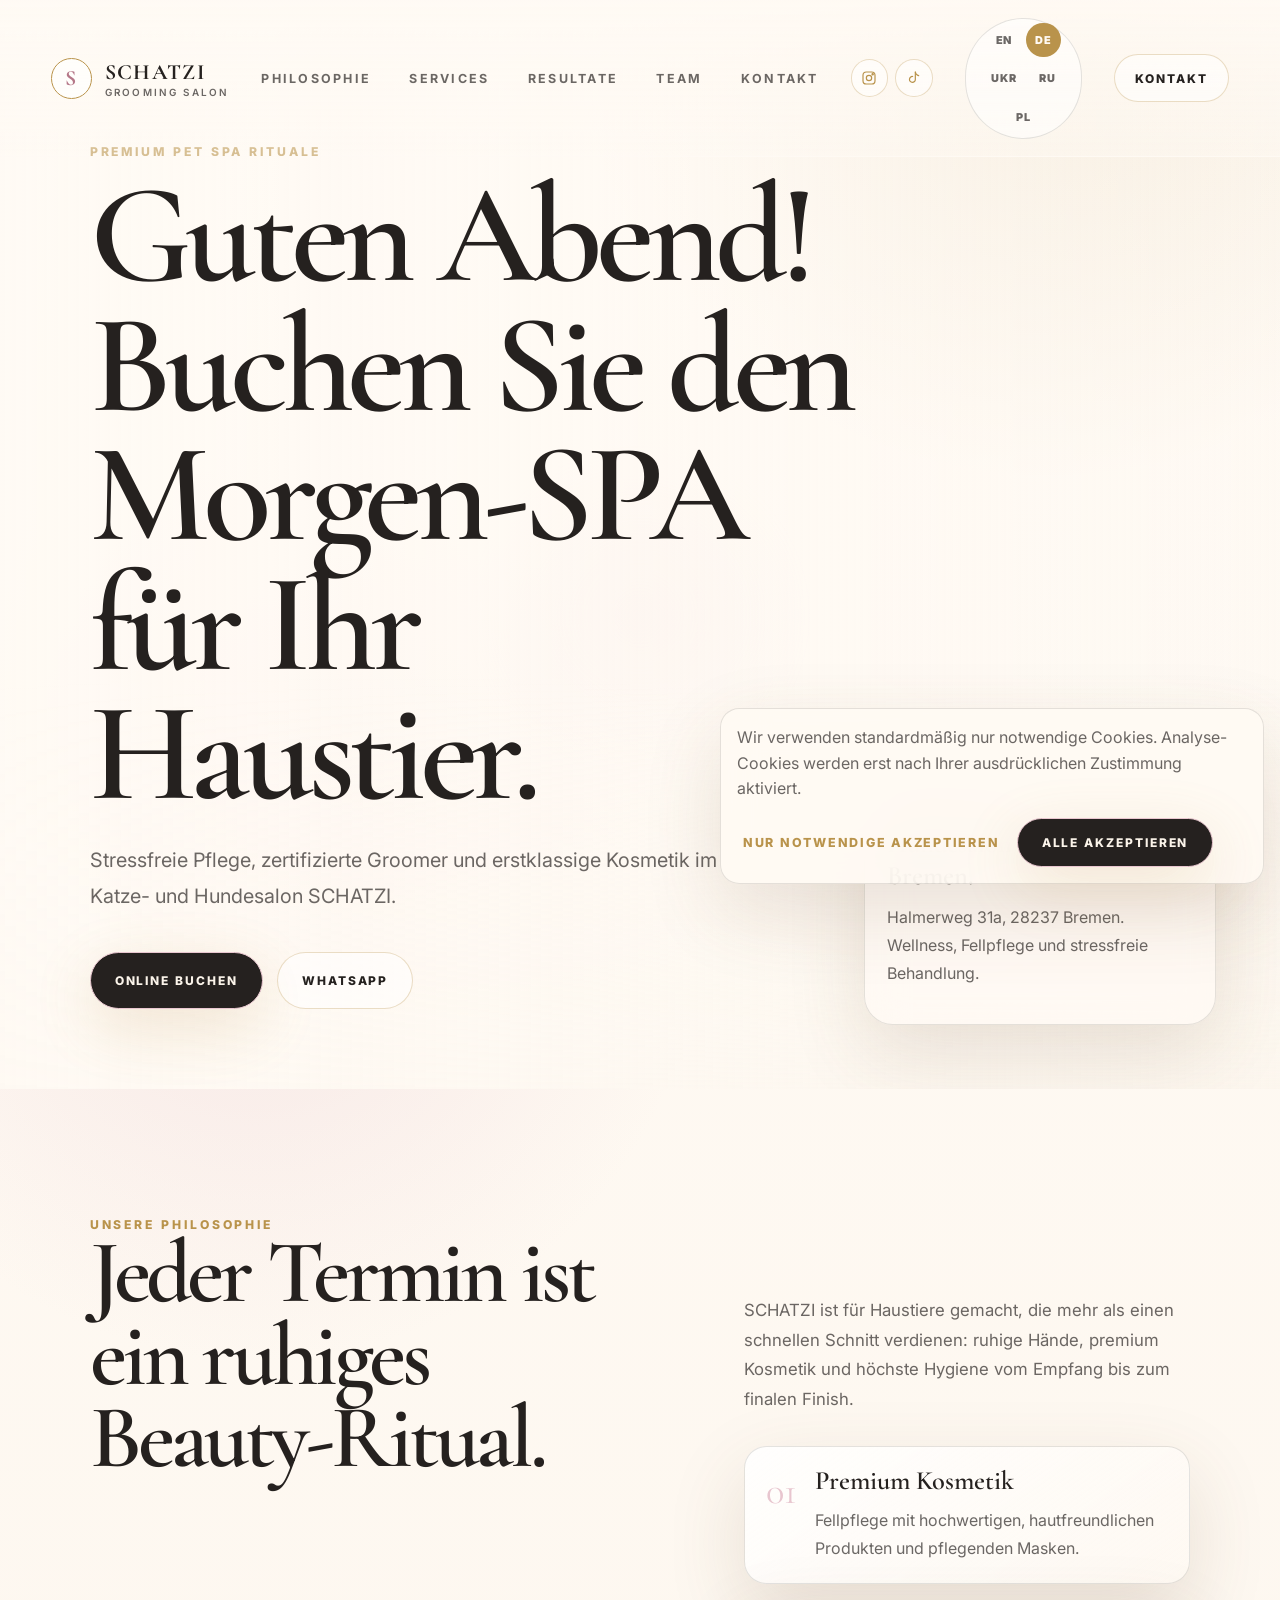
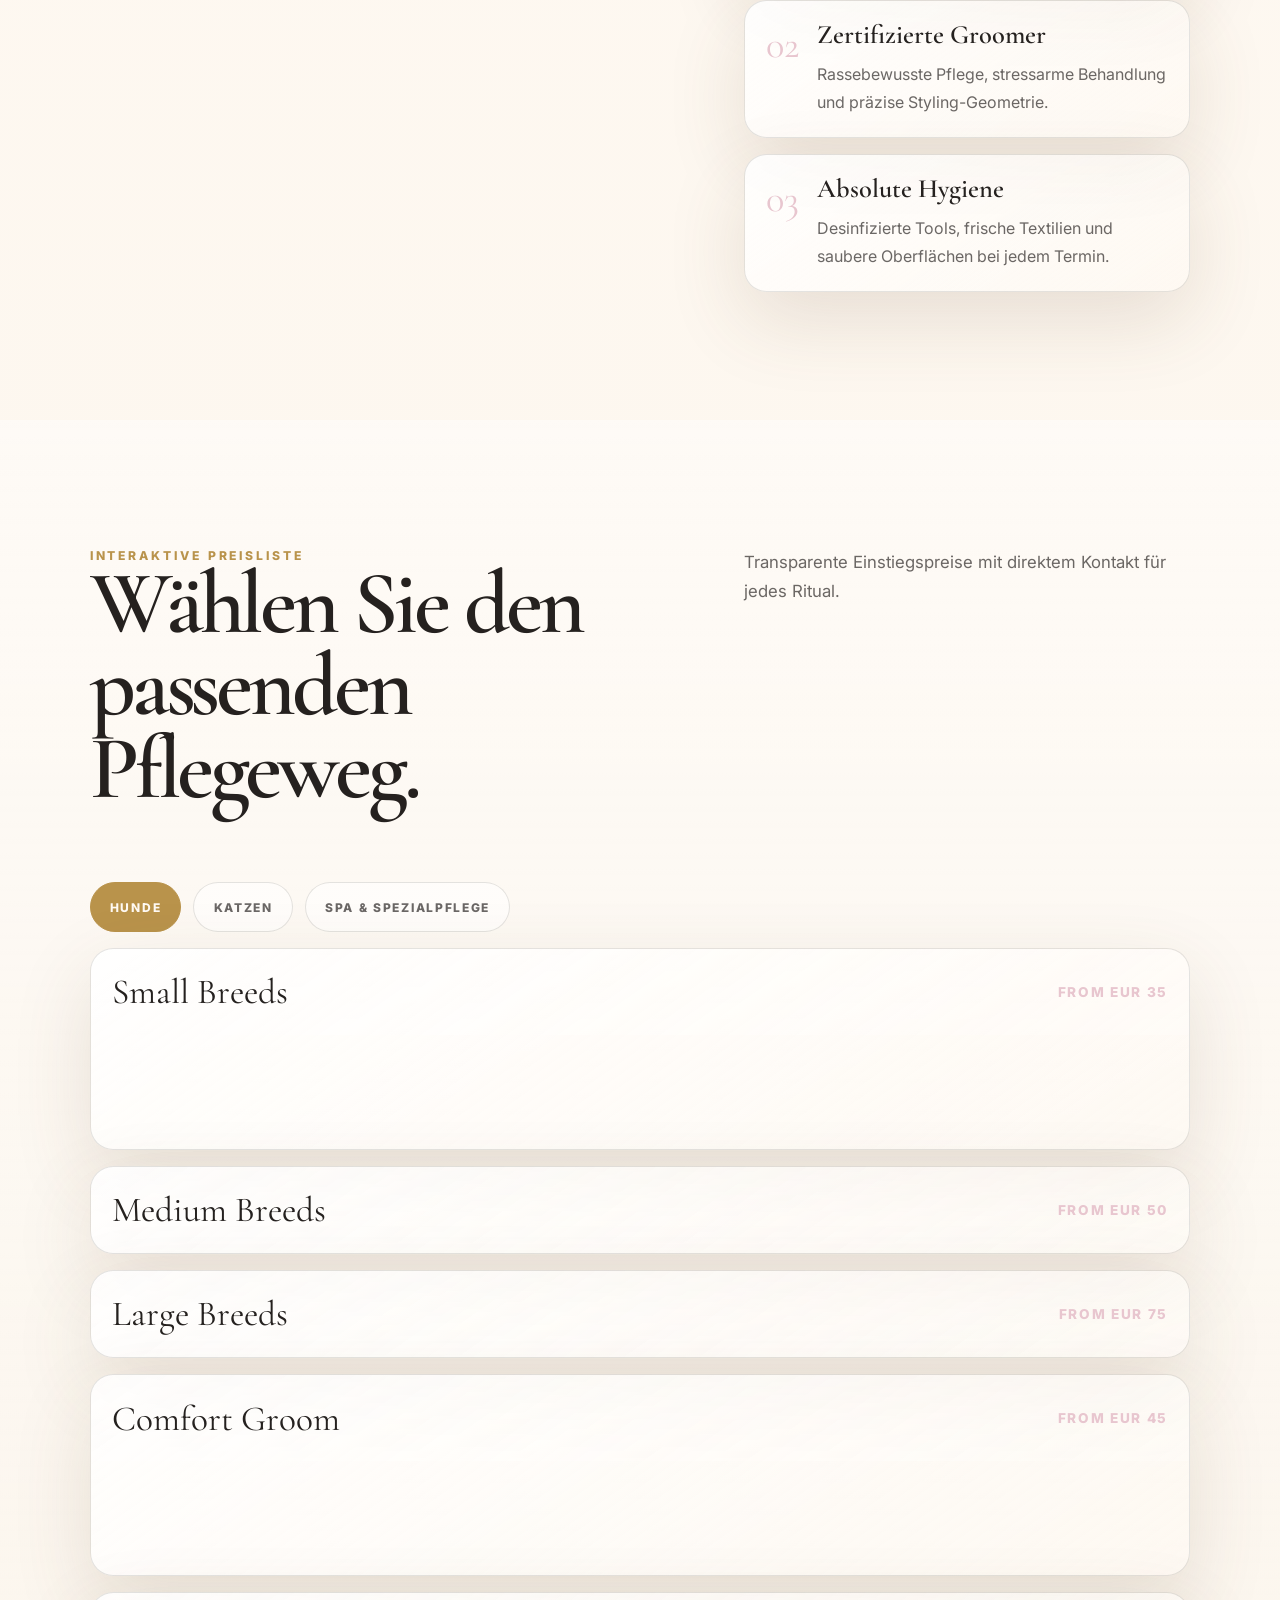
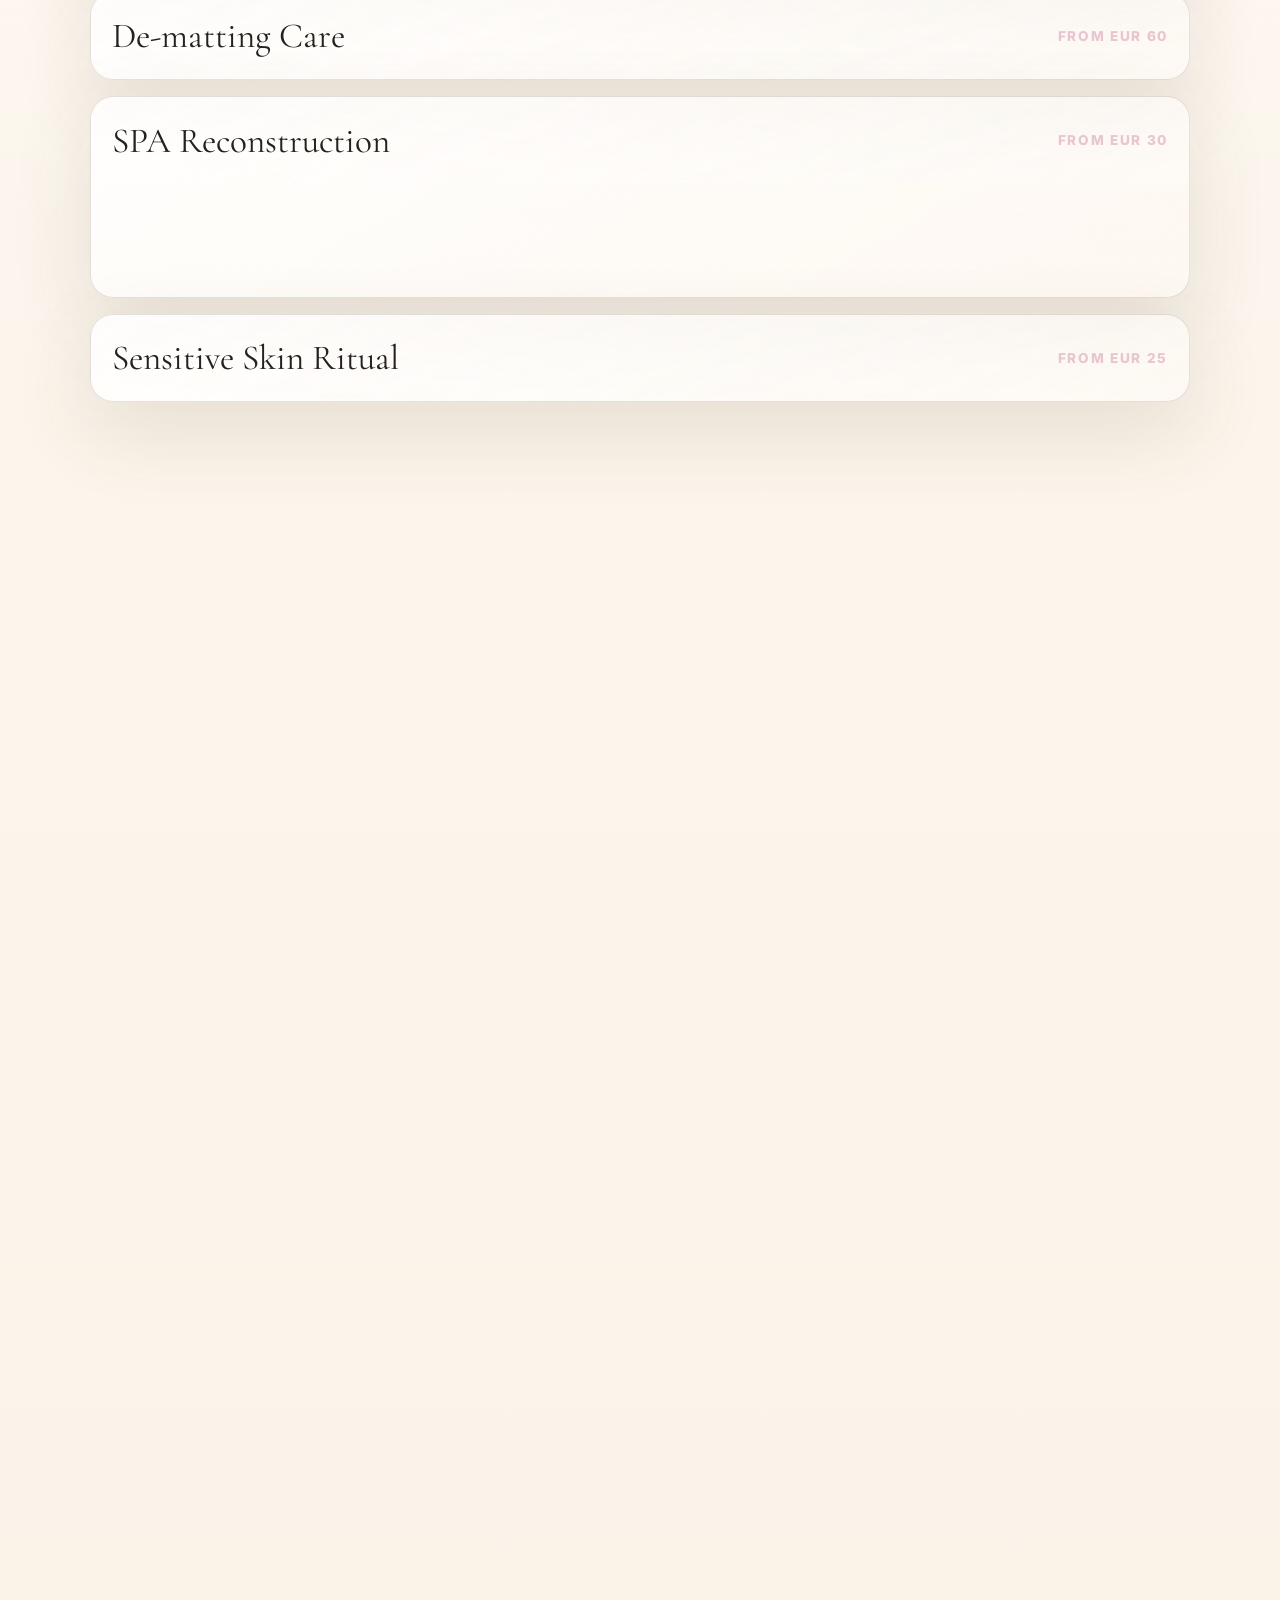
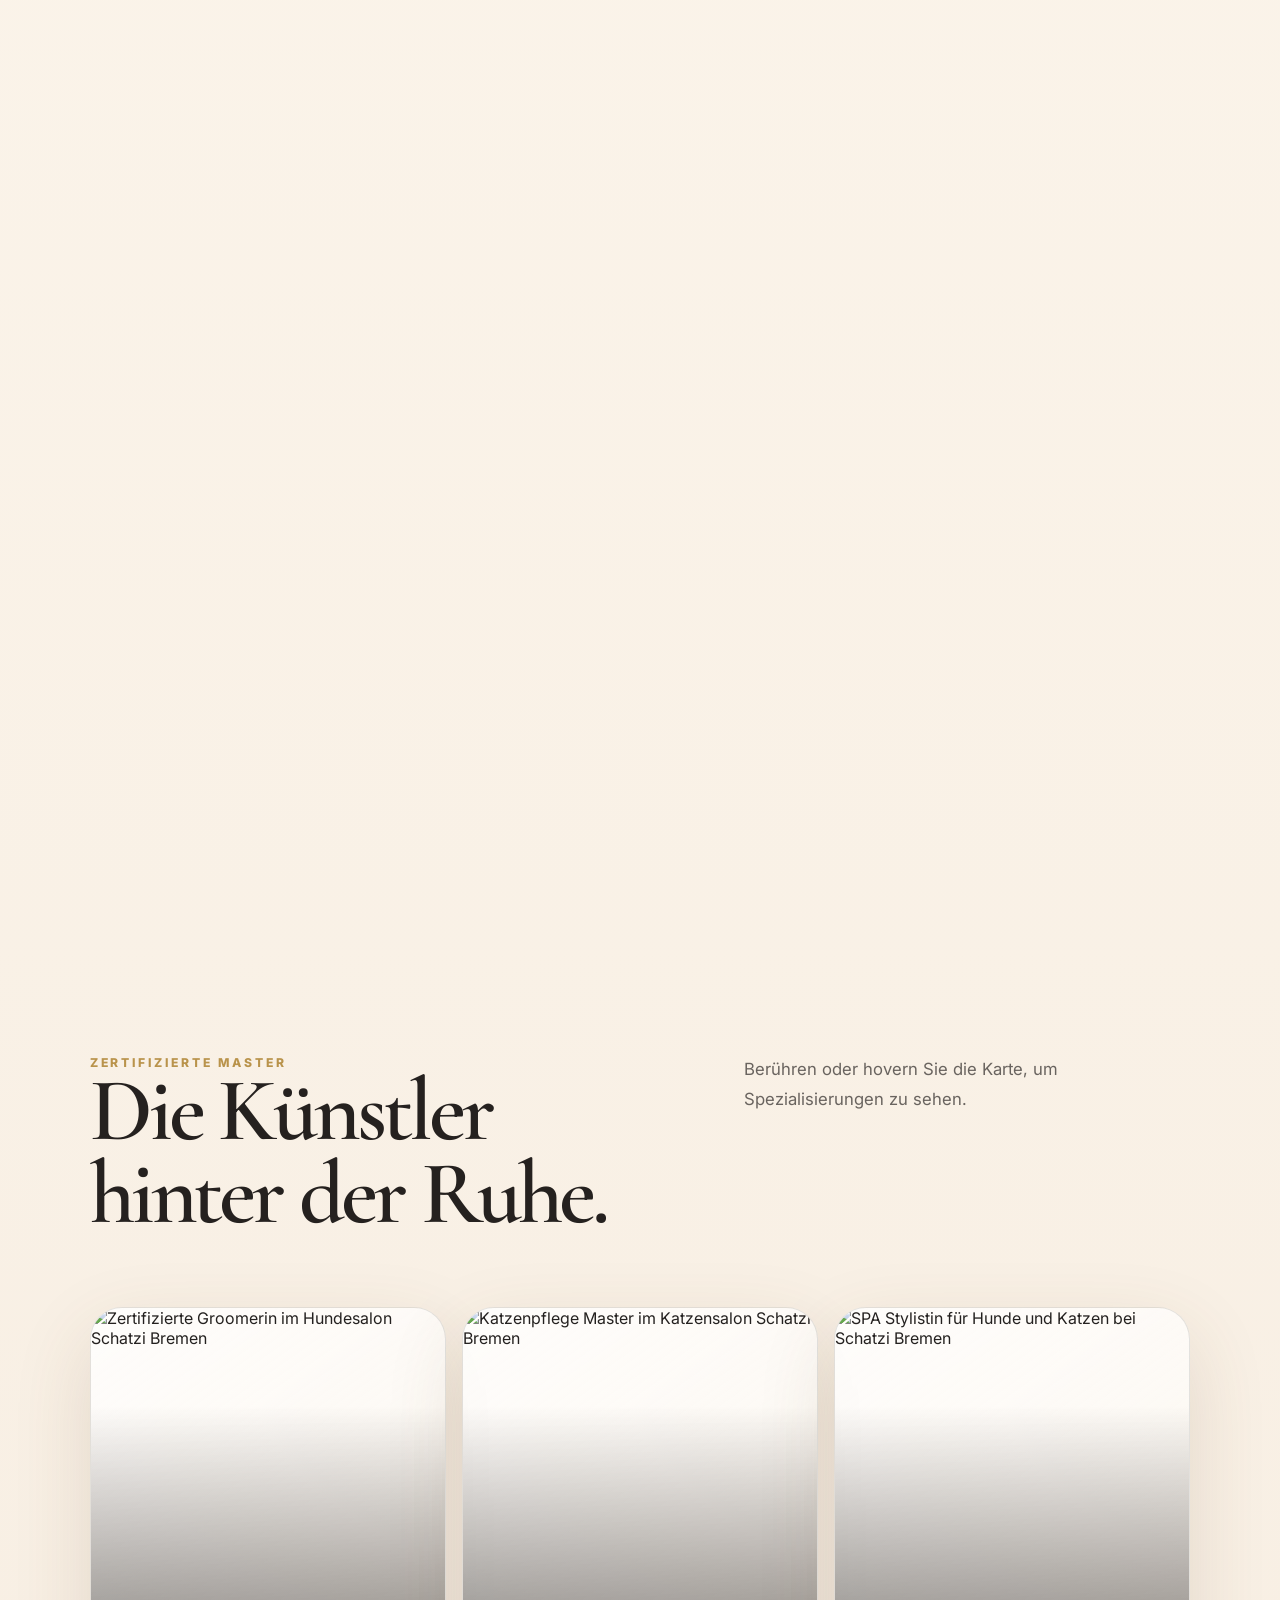
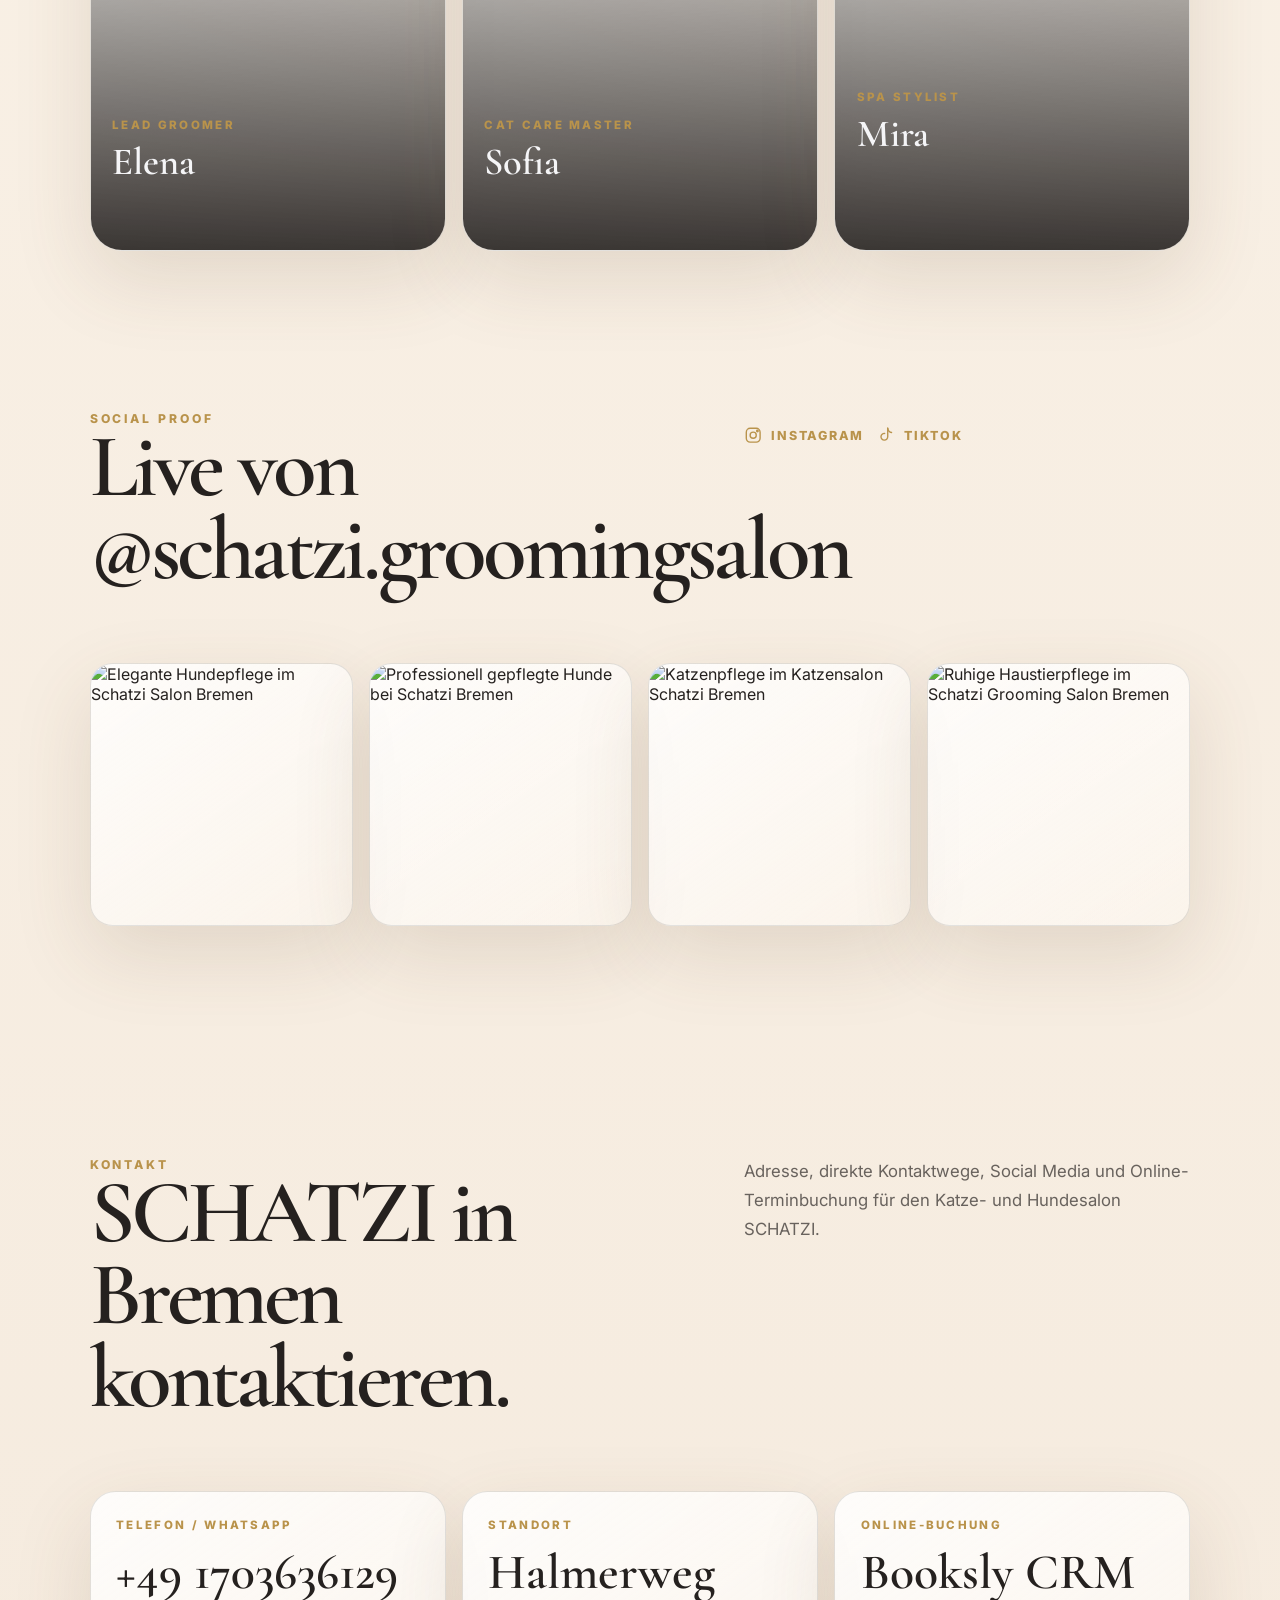
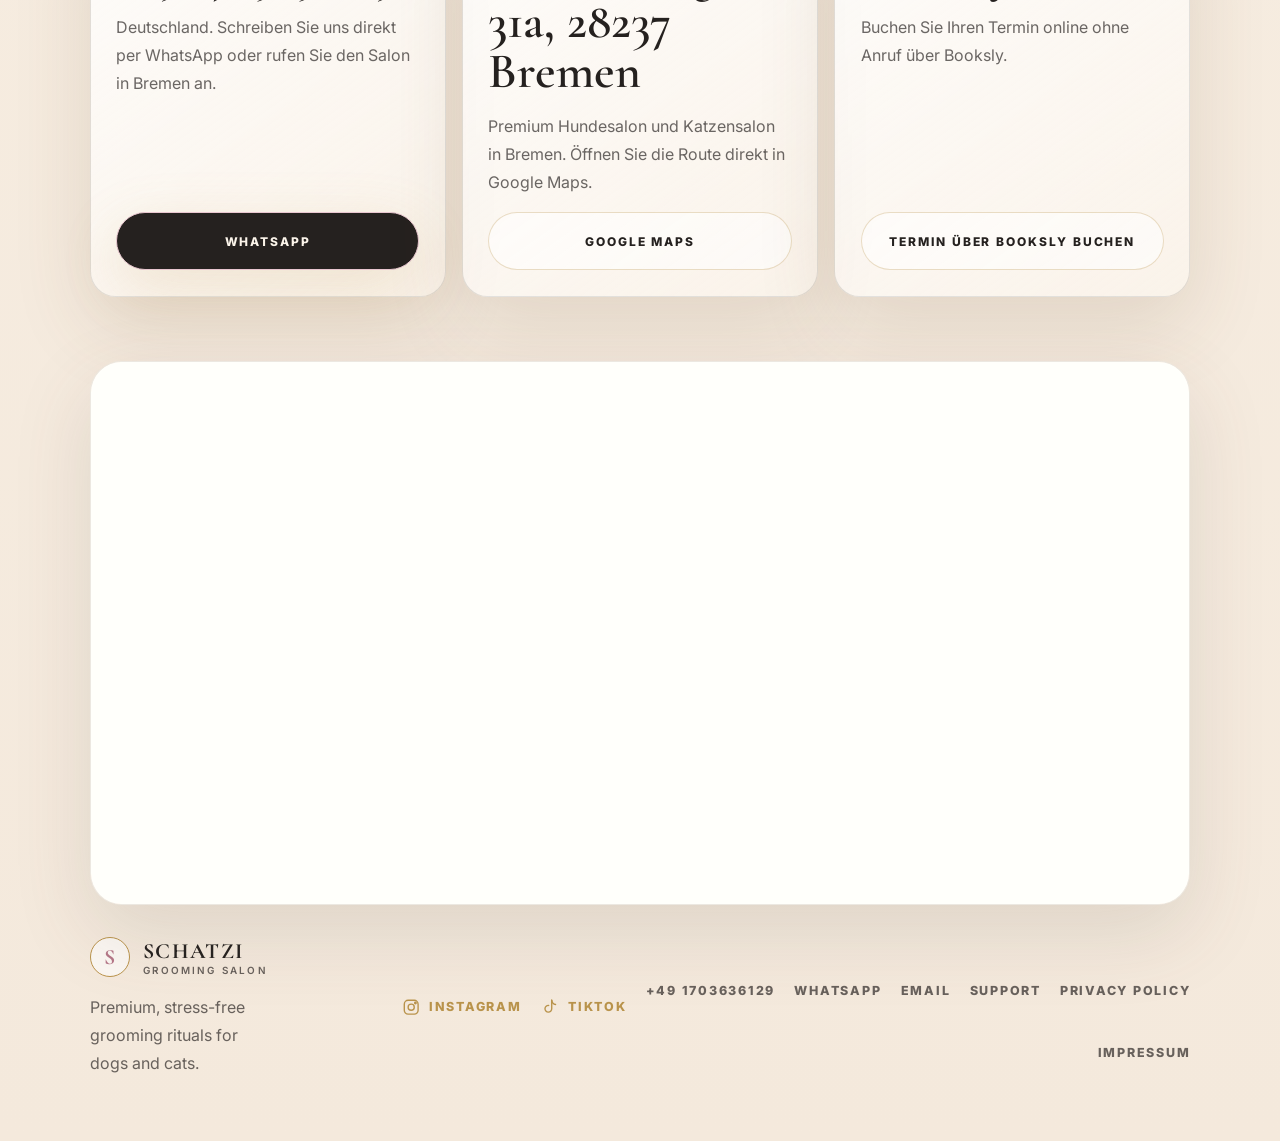
==== commit 55d49bab: "Add files via upload" ====
--- a/index.html
+++ b/index.html
@@ -106,6 +106,8 @@
         <button type="button" data-lang="en" aria-label="Switch language to English">EN</button>
         <button type="button" data-lang="de" aria-label="Sprache auf Deutsch wechseln">DE</button>
         <button type="button" data-lang="uk" aria-label="Перемкнути мову на українську">UKR</button>
+        <button type="button" data-lang="ru" aria-label="Переключить язык на русский">RU</button>
+        <button type="button" data-lang="pl" aria-label="Przełącz język na polski">PL</button>
       </div>
       <a class="header-cta" href="#contacts" aria-label="Kontaktbereich von SCHATZI öffnen">Contacts</a>
     </header>
--- a/styles.css
+++ b/styles.css
@@ -223,7 +223,9 @@
 
 .language-switcher {
   display: inline-flex;
+  flex-wrap: wrap;
   gap: 0.25rem;
+  justify-content: center;
   padding: 0.25rem;
   border: 1px solid var(--line);
   border-radius: 999px;
@@ -234,7 +236,7 @@
   min-height: 2.15rem;
   border: 0;
   border-radius: 999px;
-  padding: 0.45rem 0.65rem;
+  padding: 0.45rem 0.58rem;
   color: var(--cream-muted);
   background: transparent;
   cursor: pointer;
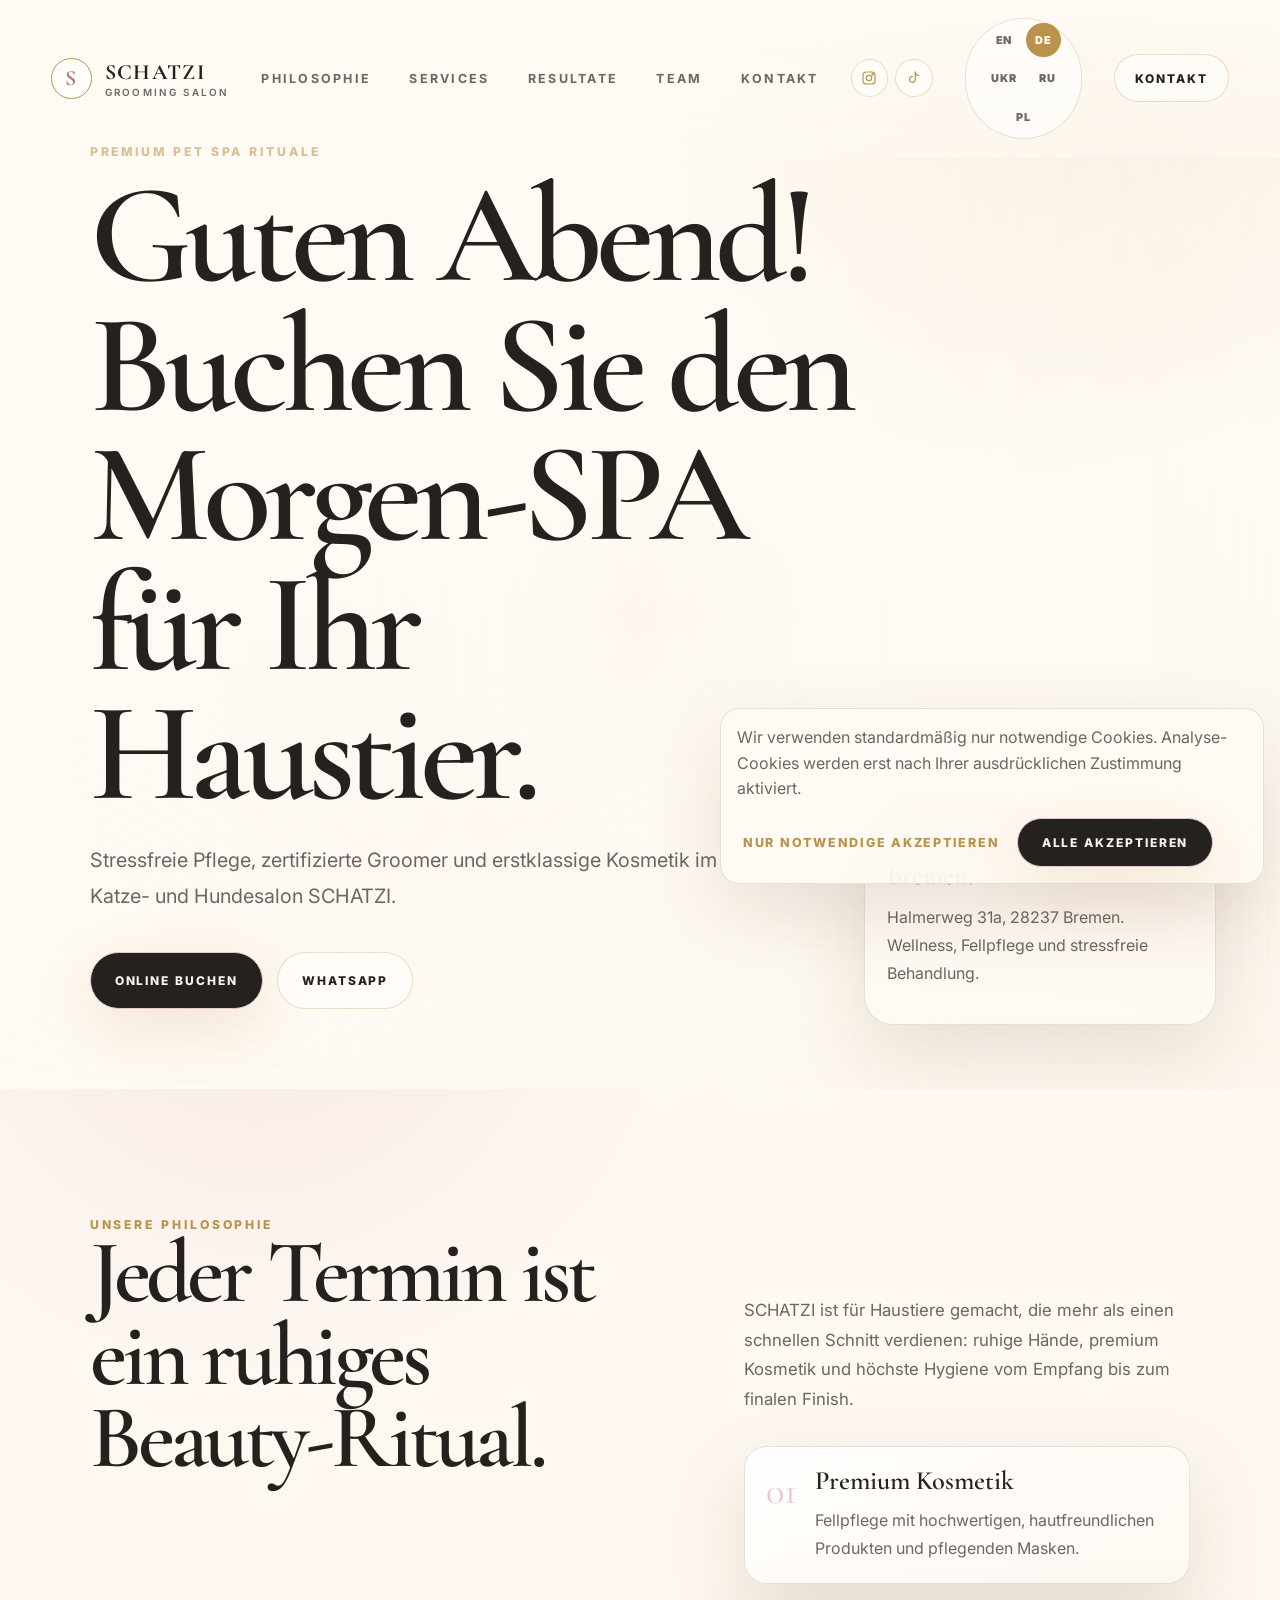
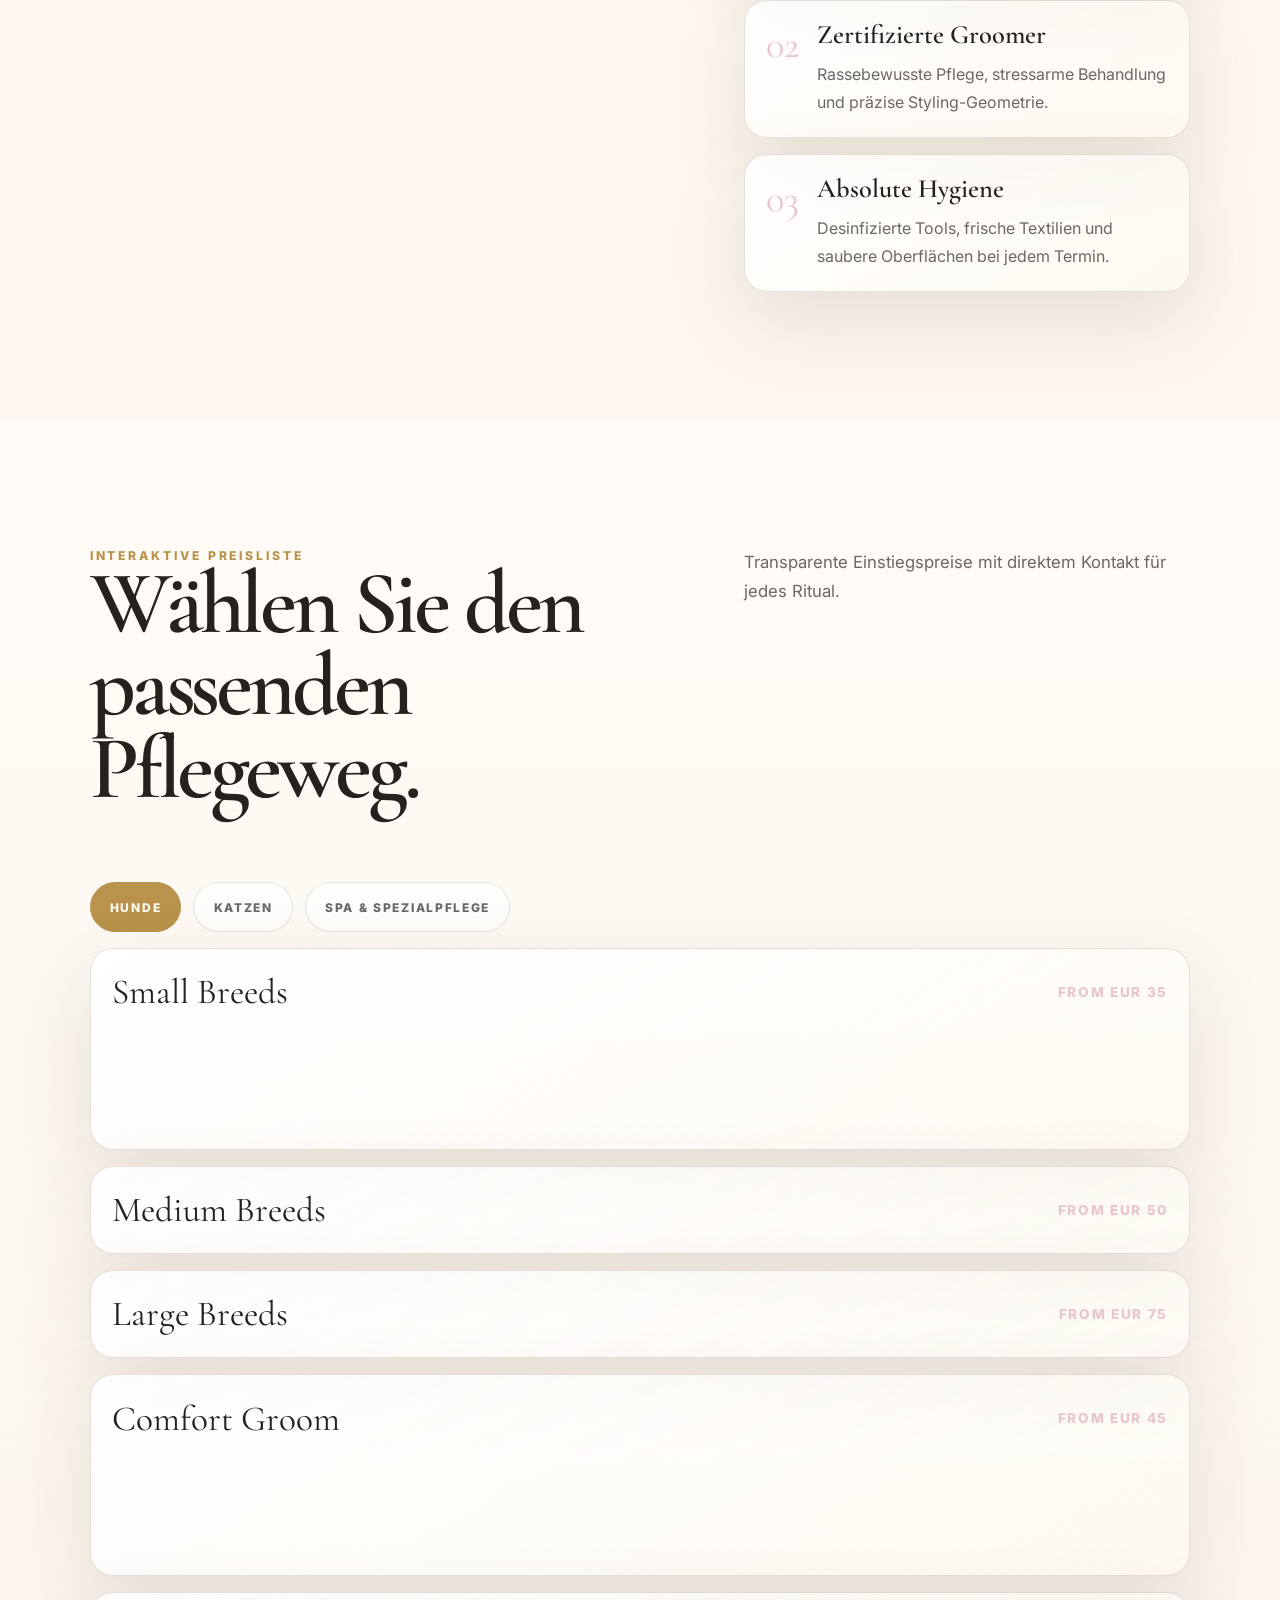
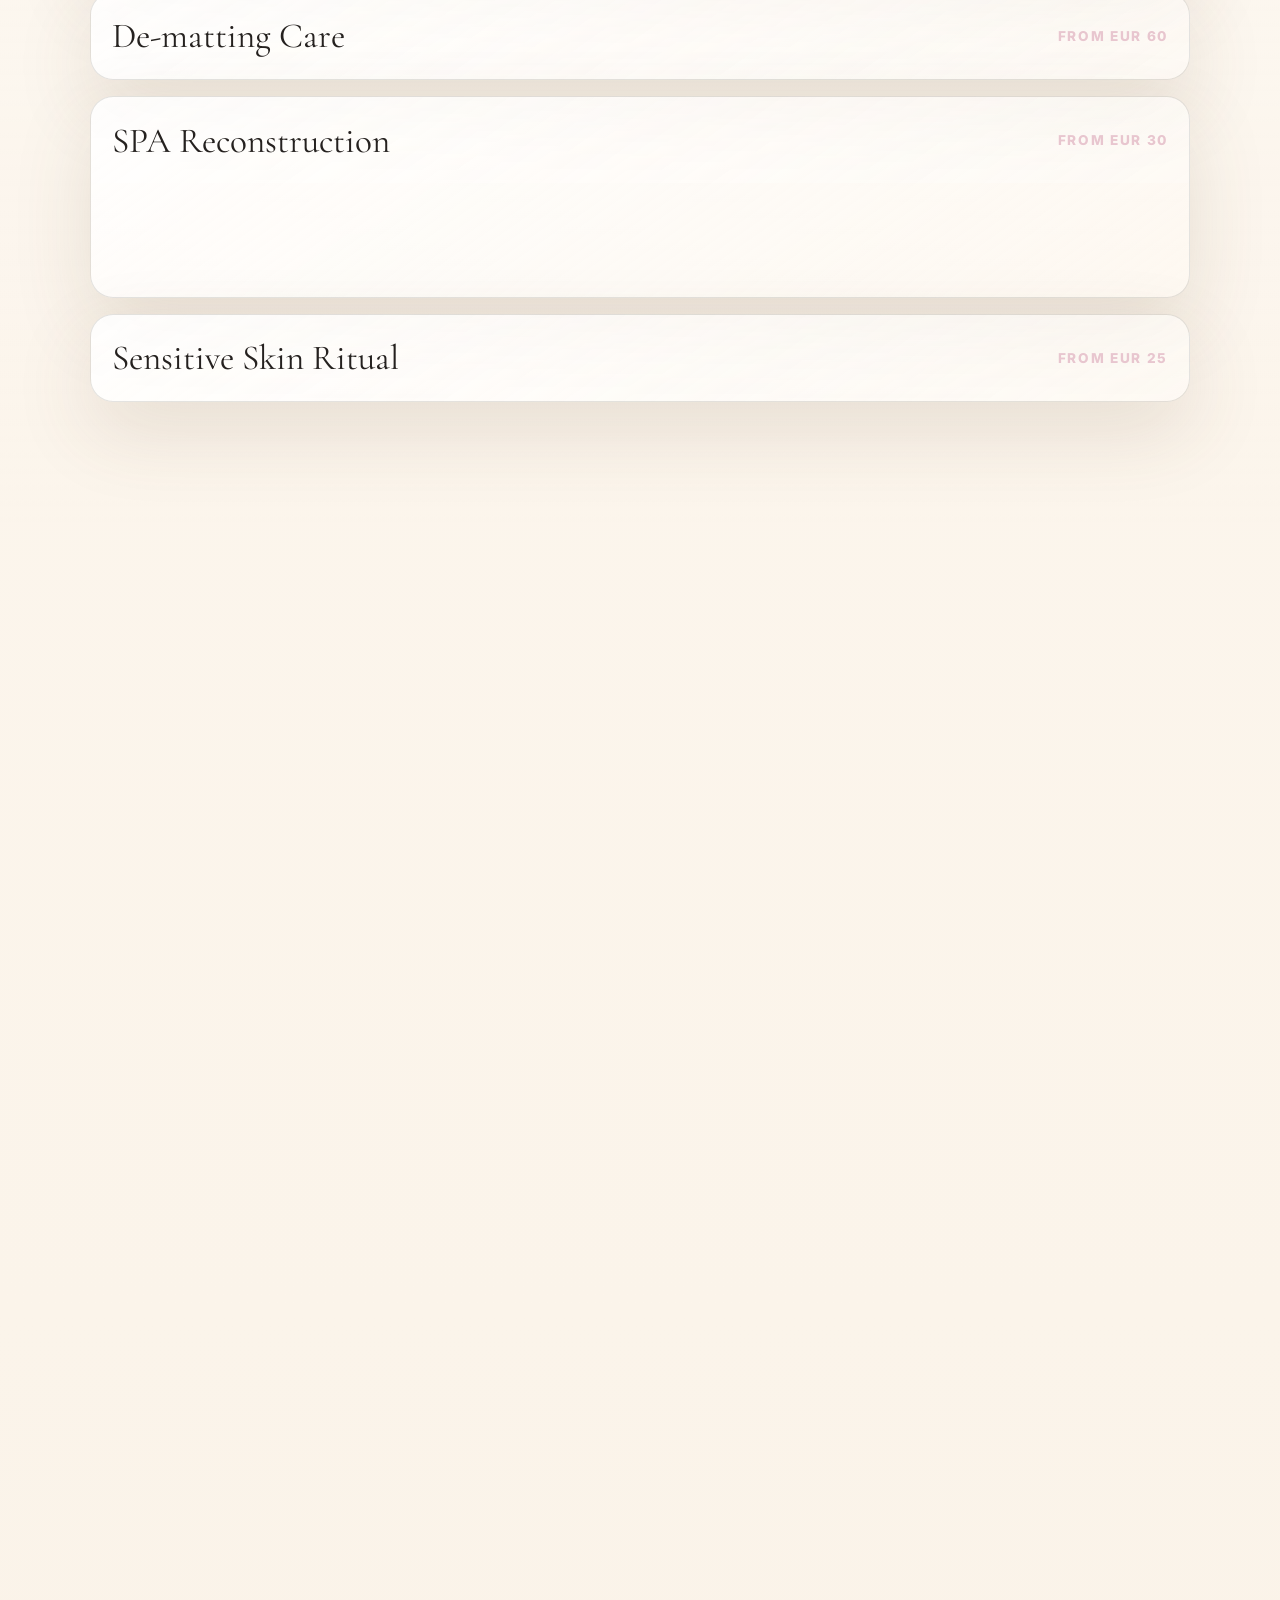
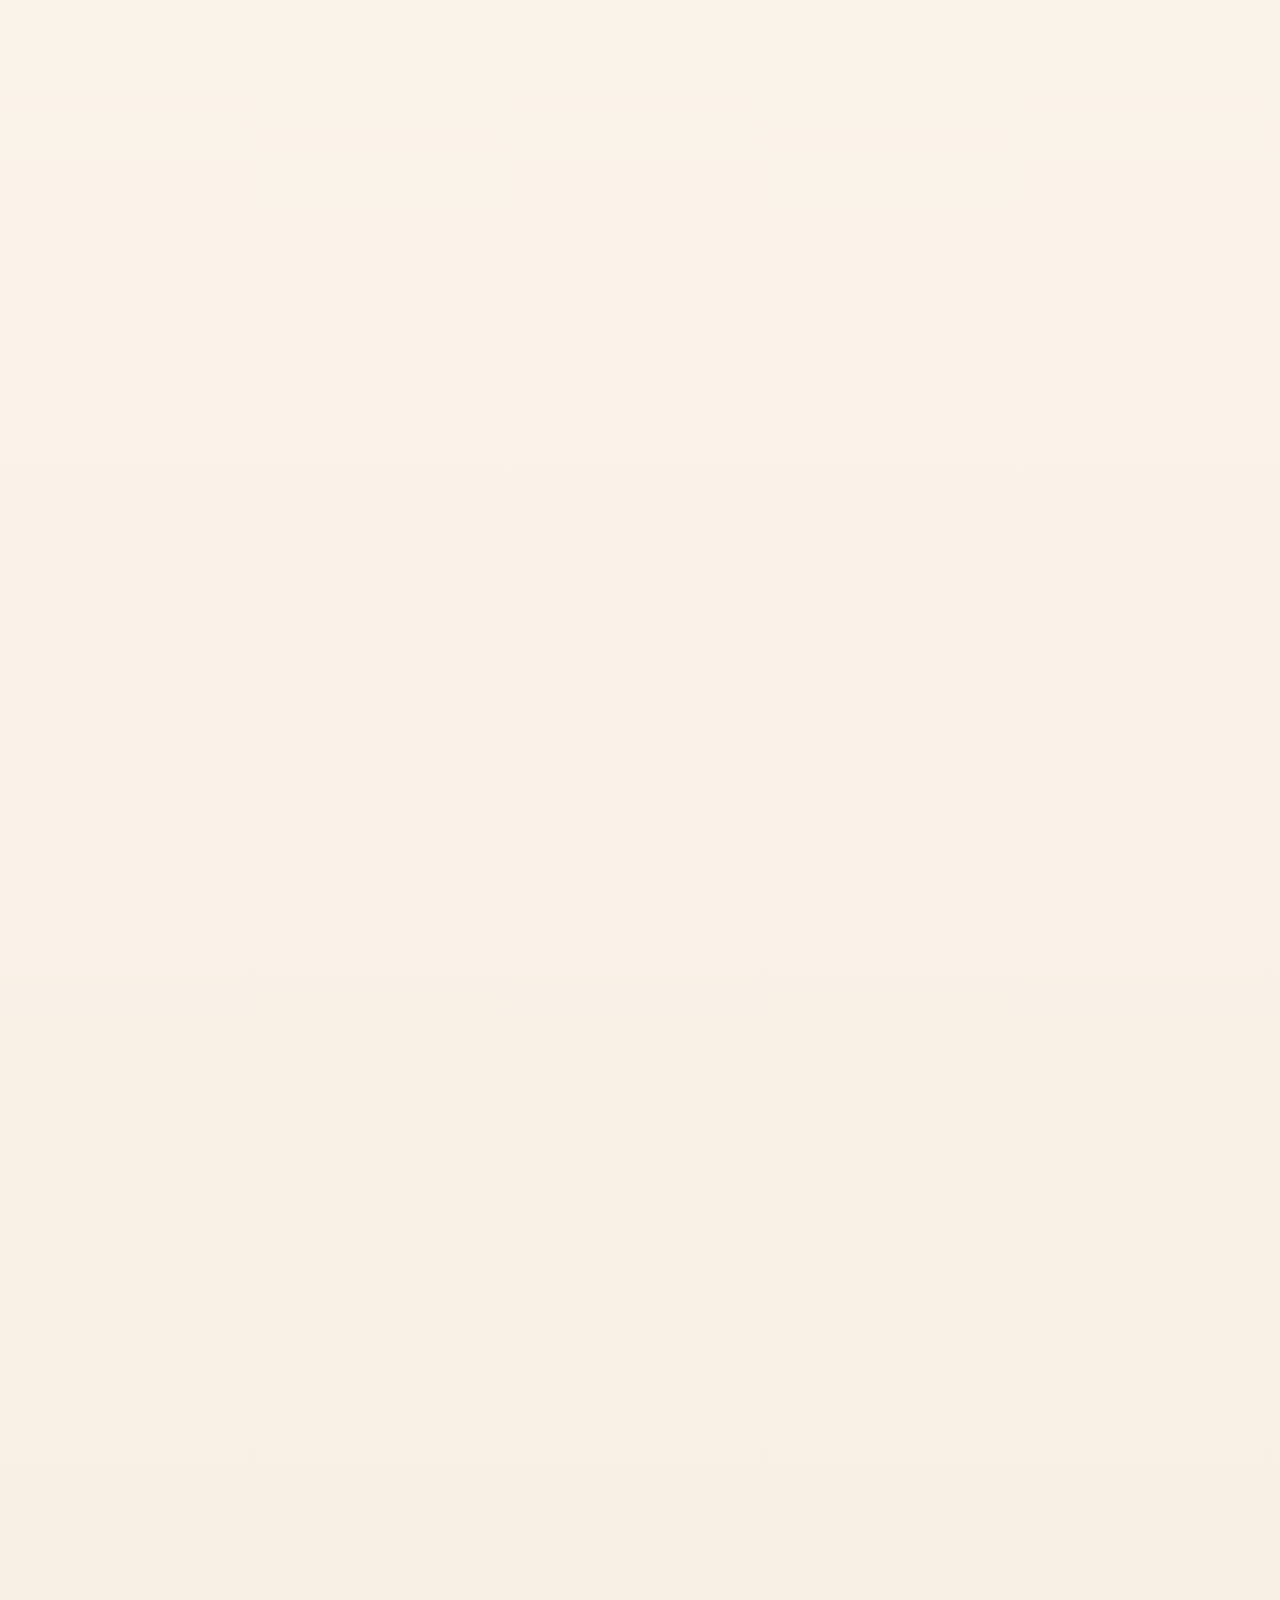
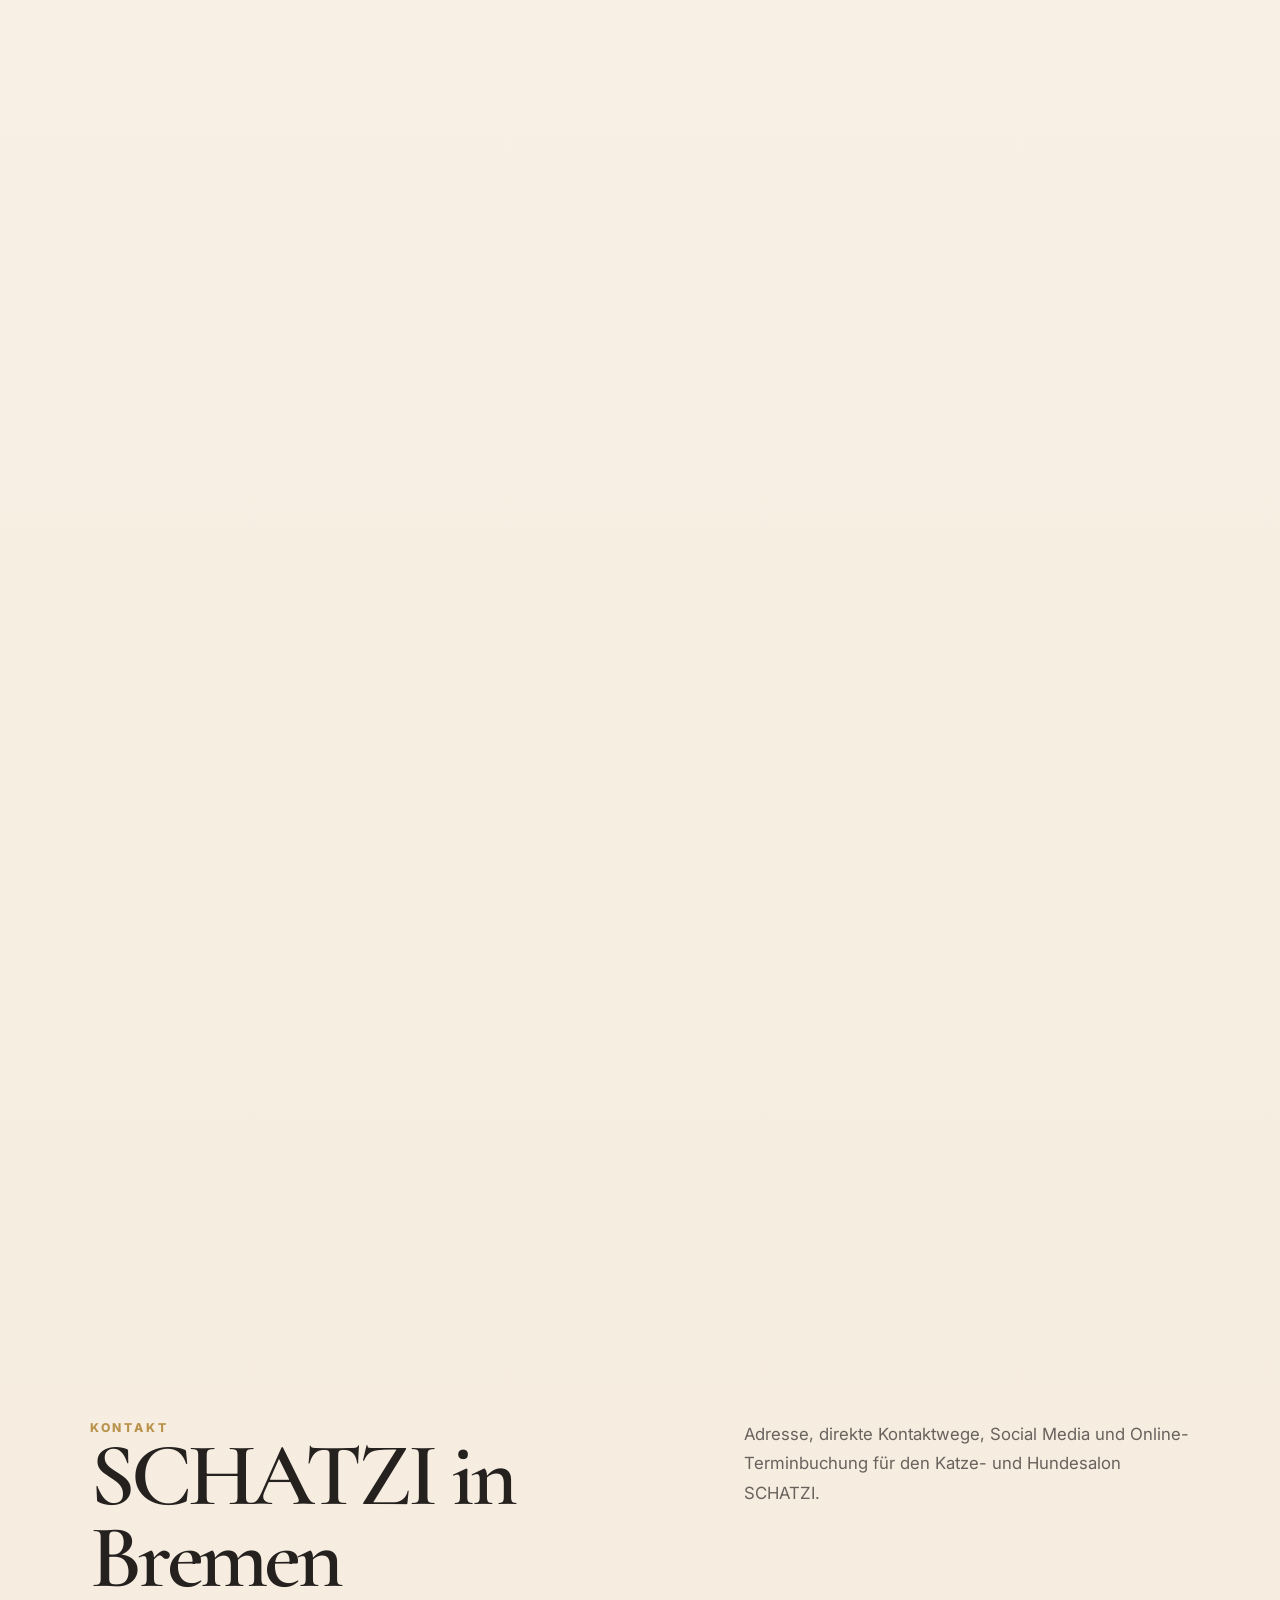
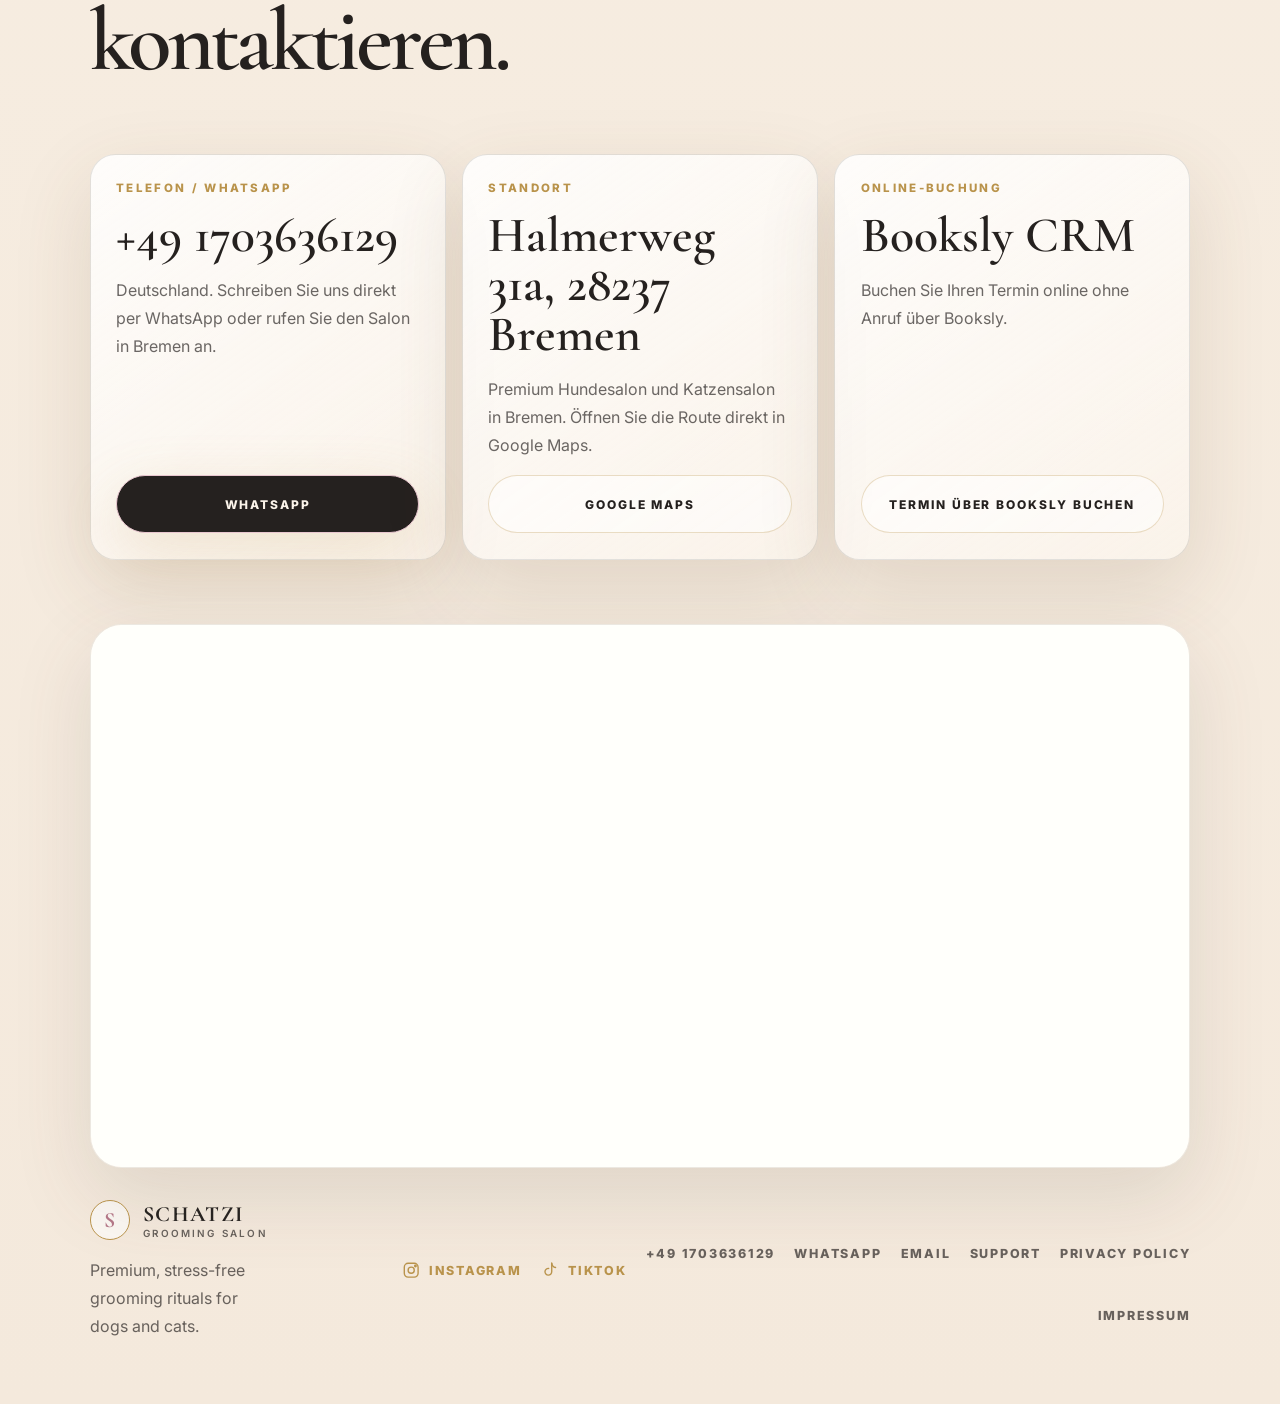
==== commit 1663d578: "Add files via upload" ====
--- a/index.html
+++ b/index.html
@@ -364,37 +364,19 @@
         <div class="section-heading">
           <div>
             <div class="section-kicker">Certified Masters</div>
-            <h2>The artists behind the calm.</h2>
-          </div>
-          <p>Hover each card to discover each groomer&apos;s specialty.</p>
+            <h2>Your certified master.</h2>
+          </div>
+          <p>Meet the specialist behind SCHATZI&apos;s calm, premium grooming experience.</p>
         </div>
 
         <div class="team-grid">
           <article class="team-card">
-            <img src="https://source.unsplash.com/900x1200/?professional-pet-groomer,luxury-salon" alt="Zertifizierte Groomerin im Hundesalon Schatzi Bremen" width="900" height="1200" loading="lazy" decoding="async" />
+            <img src="https://source.unsplash.com/900x1200/?professional-female-pet-groomer,luxury-salon" alt="Krotenko Alina, zertifizierte Groomerin im Hundesalon Schatzi Bremen" width="900" height="1200" loading="lazy" decoding="async" />
             <div class="team-info">
               <span>Lead Groomer</span>
-              <h3>Elena</h3>
-              <p>Specializes in teddy trims, poodles, and anxious first-time guests.</p>
-              <small>Favorite breed: Maltese</small>
-            </div>
-          </article>
-          <article class="team-card">
-            <img src="https://source.unsplash.com/900x1200/?cat-groomer,premium-pet-care" alt="Katzenpflege Master im Katzensalon Schatzi Bremen" width="900" height="1200" loading="lazy" decoding="async" />
-            <div class="team-info">
-              <span>Cat Care Master</span>
-              <h3>Sofia</h3>
-              <p>Focused on feline handling, de-matting, and sensitive skin routines.</p>
-              <small>Favorite breed: Maine Coon</small>
-            </div>
-          </article>
-          <article class="team-card">
-            <img src="https://source.unsplash.com/900x1200/?pet-spa-specialist,dog-grooming-salon" alt="SPA Stylistin für Hunde und Katzen bei Schatzi Bremen" width="900" height="1200" loading="lazy" decoding="async" />
-            <div class="team-info">
-              <span>SPA Stylist</span>
-              <h3>Mira</h3>
-              <p>Creates coat reconstruction rituals, de-shedding programs, and show polish finishes.</p>
-              <small>Favorite breed: Samoyed</small>
+              <h3>Krotenko Alina</h3>
+              <p>Specializes in calm handling, premium dog and cat grooming, SPA care, and breed-aware finishes.</p>
+              <small>Specialty: Dogs & Cats</small>
             </div>
           </article>
         </div>
--- a/styles.css
+++ b/styles.css
@@ -826,6 +826,11 @@
   margin-top: 3rem;
 }
 
+.team-grid {
+  grid-template-columns: minmax(0, 34rem);
+  justify-content: center;
+}
+
 .team-card {
   position: relative;
   min-height: 34rem;
@@ -1219,12 +1224,12 @@
 
 @media (max-width: 620px) {
   body {
-    padding-bottom: 6.5rem;
+    padding-bottom: 5.8rem;
   }
 
   .site-header {
     gap: 0.7rem;
-    padding: 0.85rem 1rem;
+    padding: 0.7rem 0.9rem;
   }
 
   .brand {
@@ -1261,7 +1266,8 @@
   }
 
   .hero {
-    padding-top: 7.5rem;
+    min-height: 92svh;
+    padding: 7rem 1rem 3rem;
   }
 
   .hero-video {
@@ -1277,11 +1283,24 @@
   }
 
   h1 {
-    font-size: clamp(3.8rem, 19vw, 5.7rem);
+    font-size: clamp(3.25rem, 16vw, 5rem);
   }
 
   h2 {
-    font-size: clamp(2.85rem, 14vw, 4.7rem);
+    font-size: clamp(2.45rem, 12vw, 4.1rem);
+  }
+
+  .section {
+    padding: 4rem 1rem;
+  }
+
+  .section-heading,
+  .split-layout {
+    gap: 1.6rem;
+  }
+
+  .copy-stack {
+    padding-top: 0;
   }
 
   .button,
@@ -1299,7 +1318,8 @@
   }
 
   .comparison {
-    min-height: 28rem;
+    min-height: 23rem;
+    margin-top: 2rem;
   }
 
   .comparison-after img {
@@ -1314,12 +1334,54 @@
     min-height: auto;
   }
 
+  .team-grid,
+  .instagram-grid,
+  .contact-grid,
+  .quiz-card,
+  .badge-grid {
+    margin-top: 1.5rem;
+  }
+
+  .team-card {
+    min-height: 25rem;
+    border-radius: 1.4rem;
+  }
+
+  .team-info {
+    padding: 1rem;
+    transform: translateY(0);
+  }
+
+  .team-info p,
+  .team-info small {
+    opacity: 1;
+    transform: translateY(0);
+  }
+
+  .footer {
+    padding: 0 1rem 2rem;
+  }
+
+  .footer-map {
+    min-height: 18rem;
+    border-radius: 1.4rem;
+  }
+
   .bottom-nav {
     display: grid;
+    right: 0.7rem;
+    bottom: 0.7rem;
+    left: 0.7rem;
+    padding: 0.4rem;
+  }
+
+  .bottom-nav a {
+    min-height: 48px;
+    font-size: 0.66rem;
   }
 
   .cookie-notice {
-    bottom: 6.4rem;
+    bottom: 5.8rem;
   }
 }
 
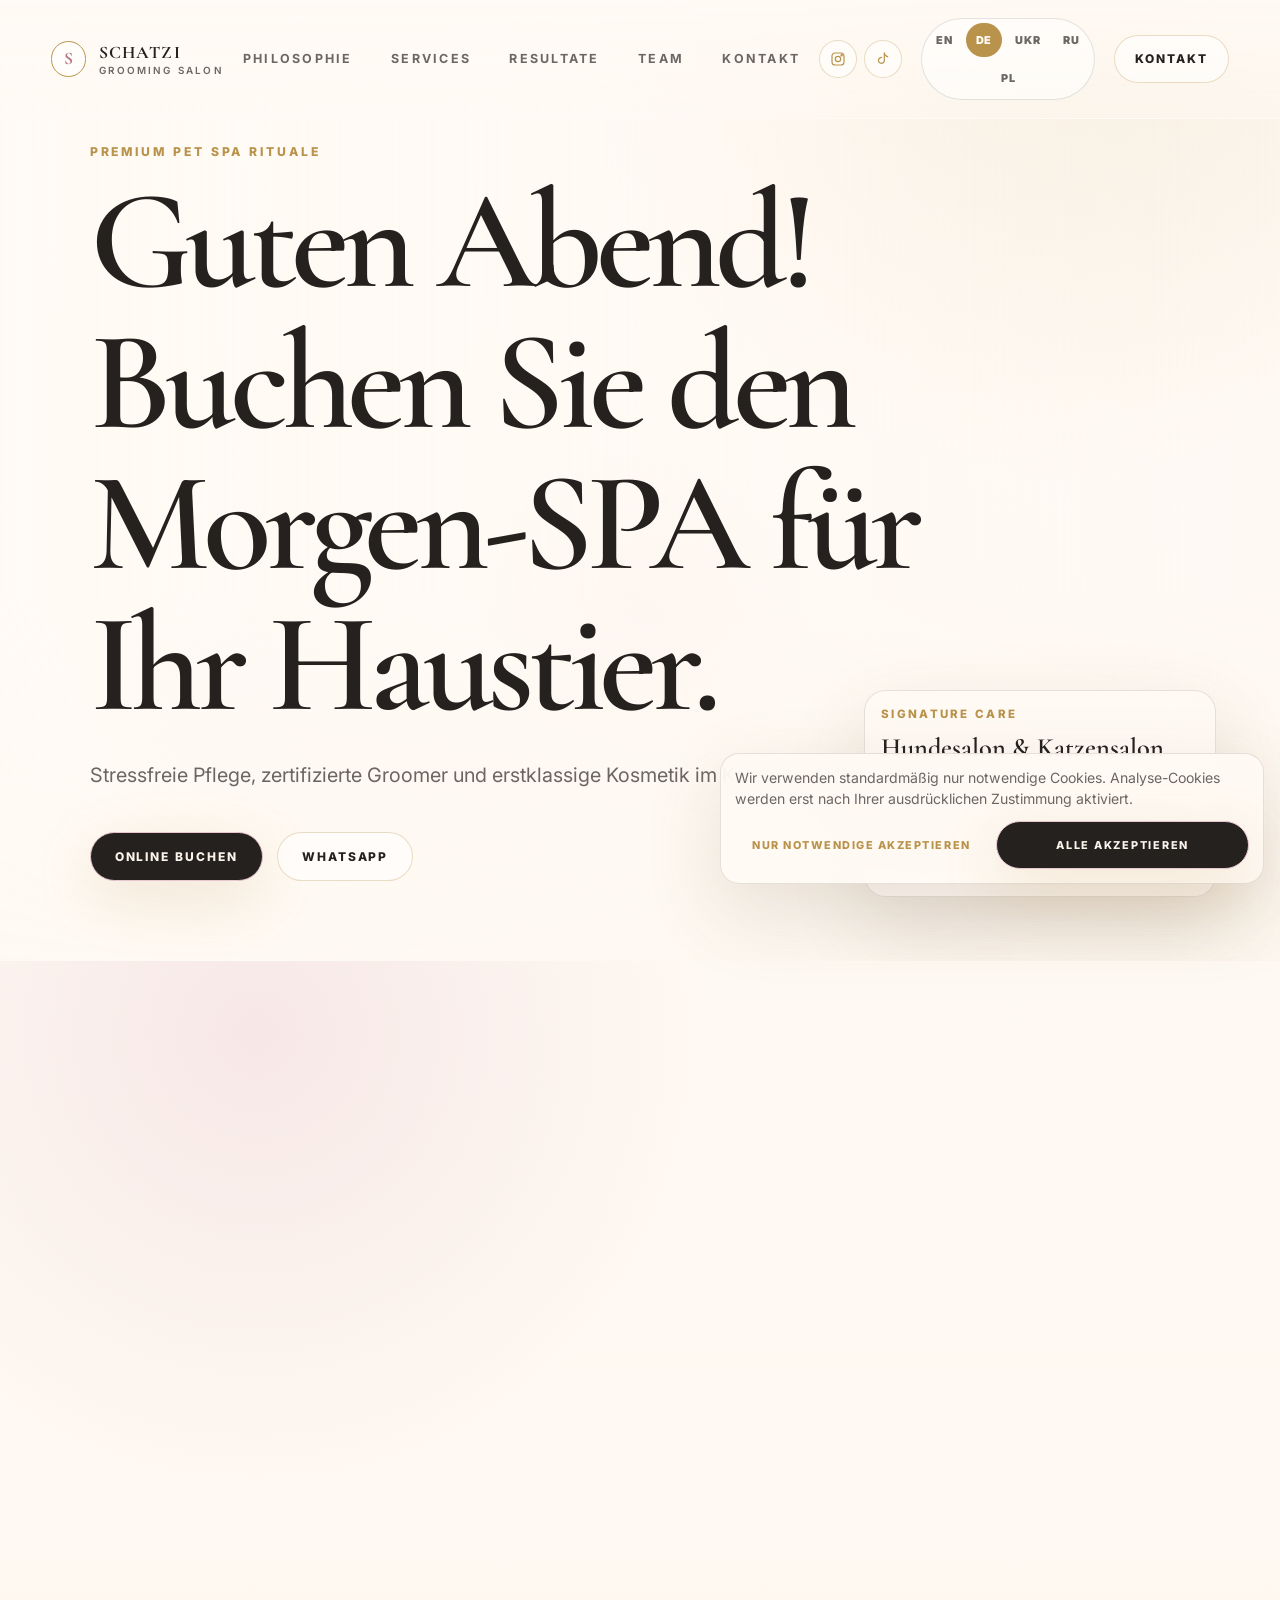
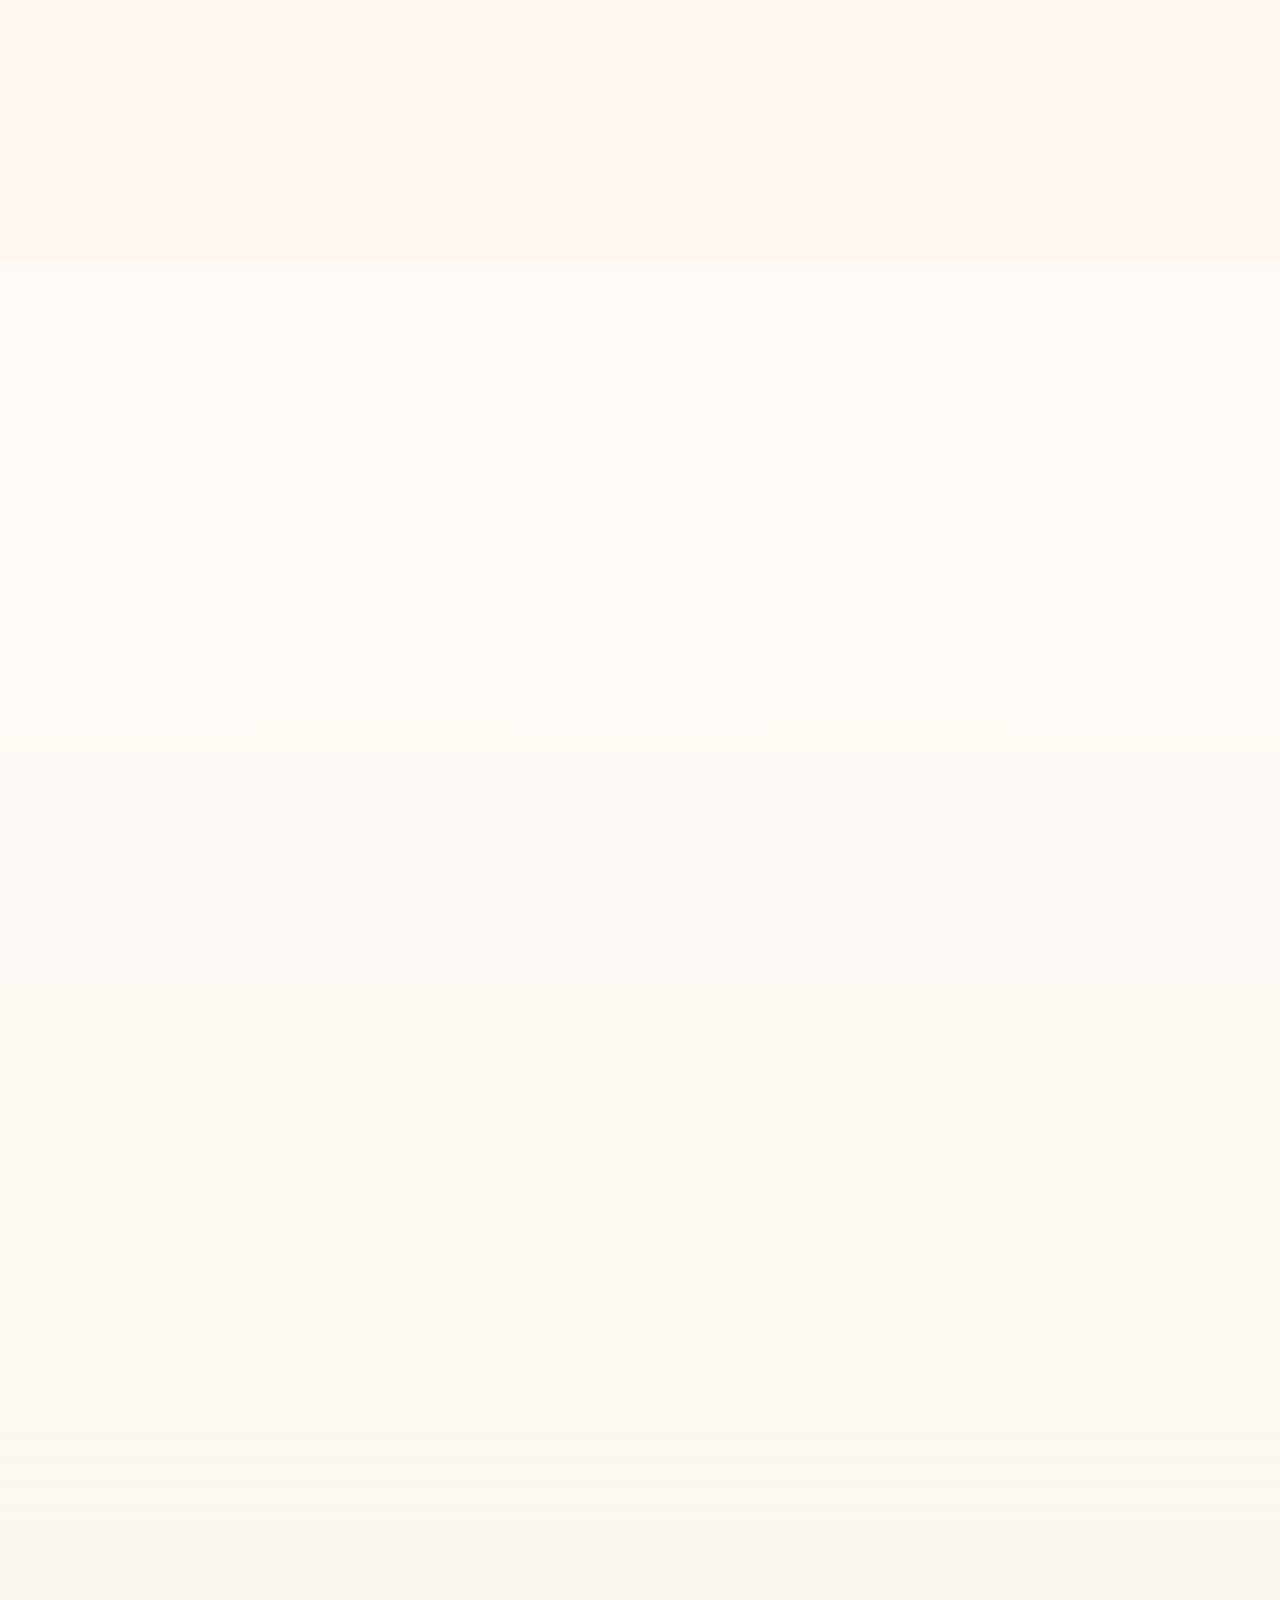
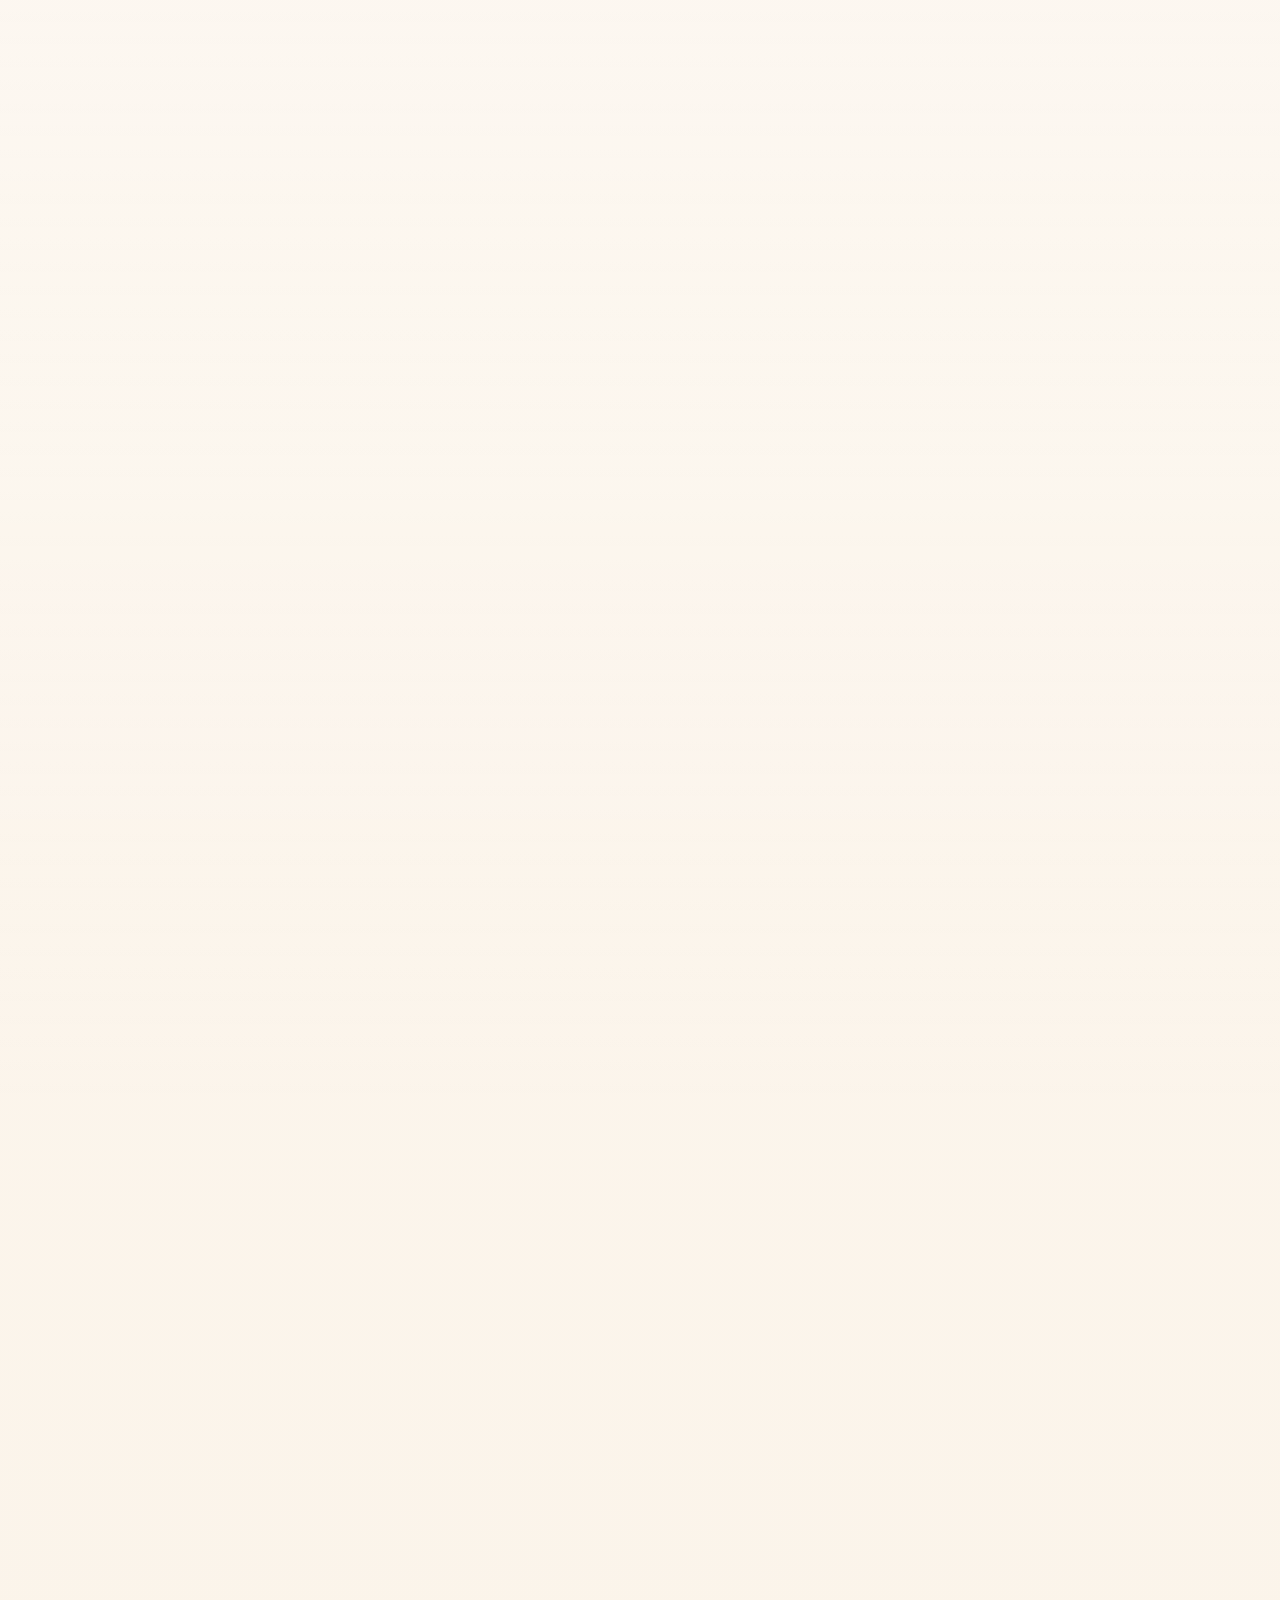
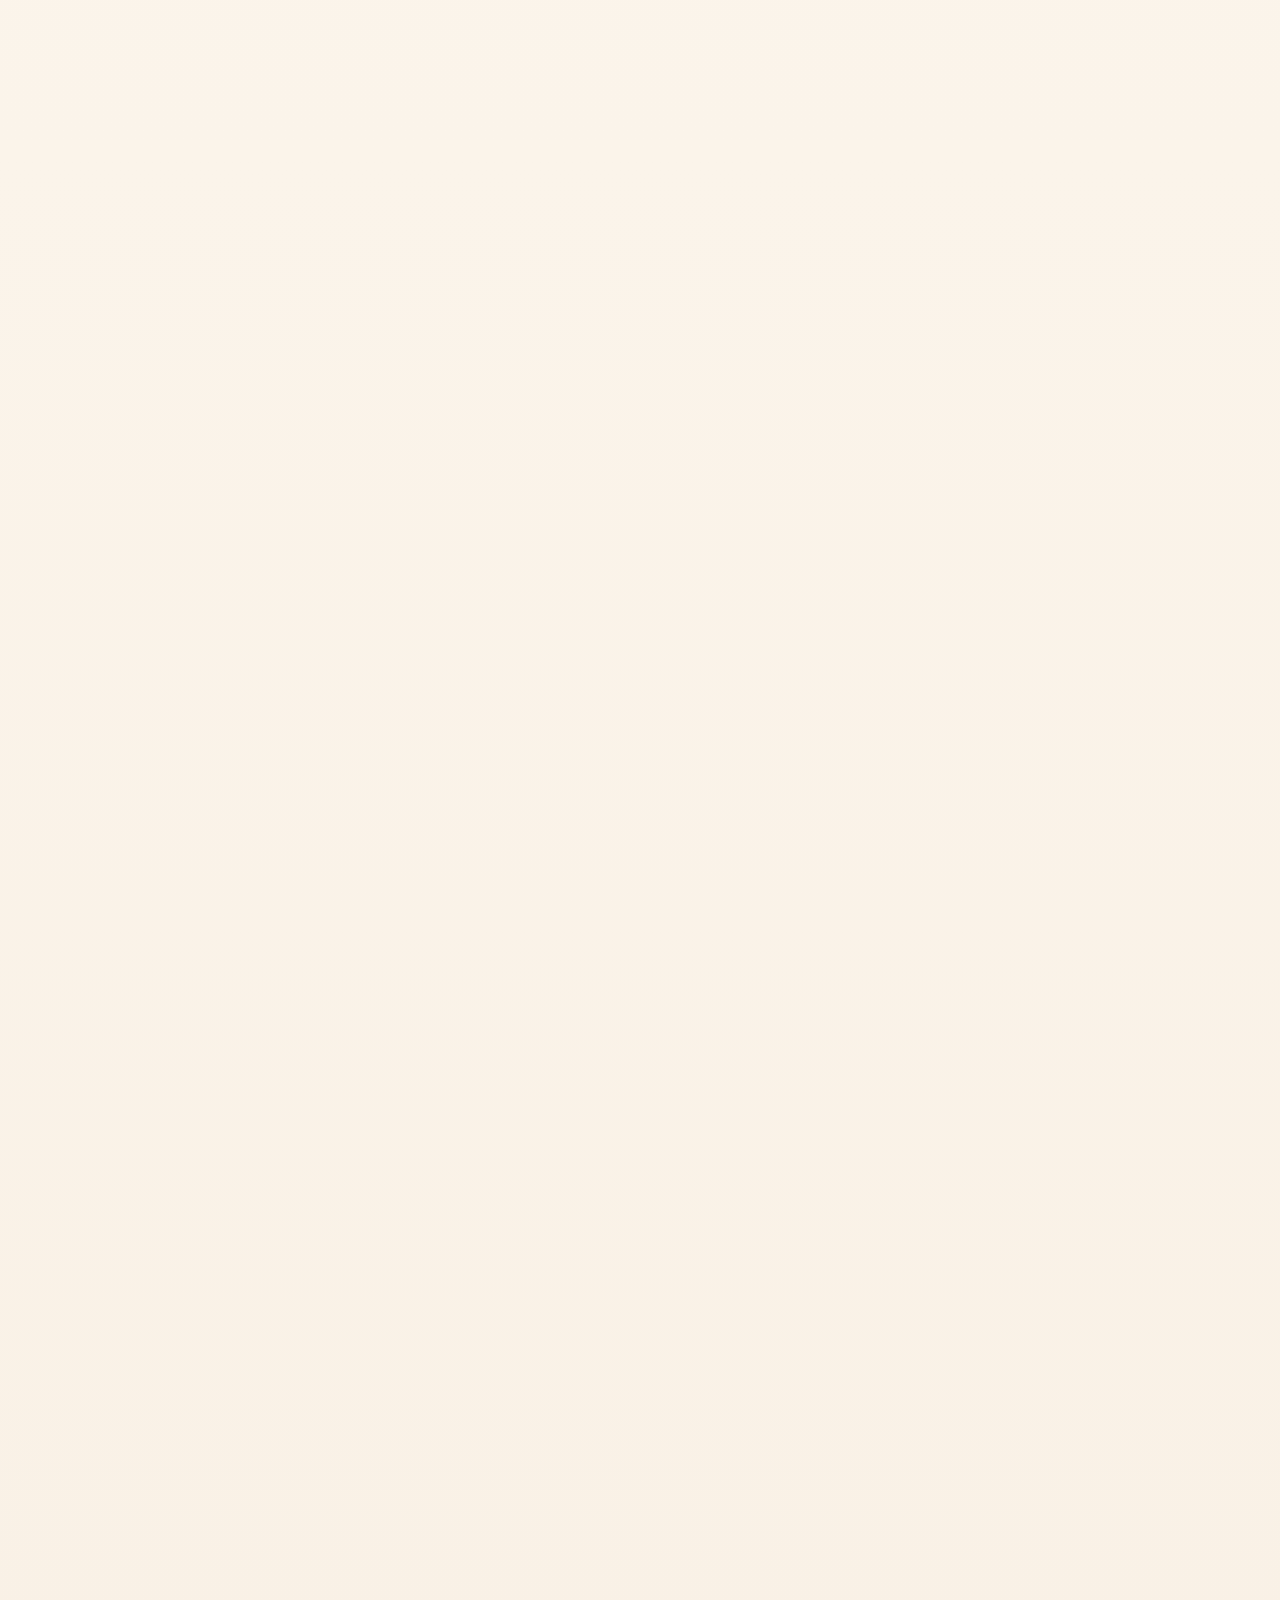
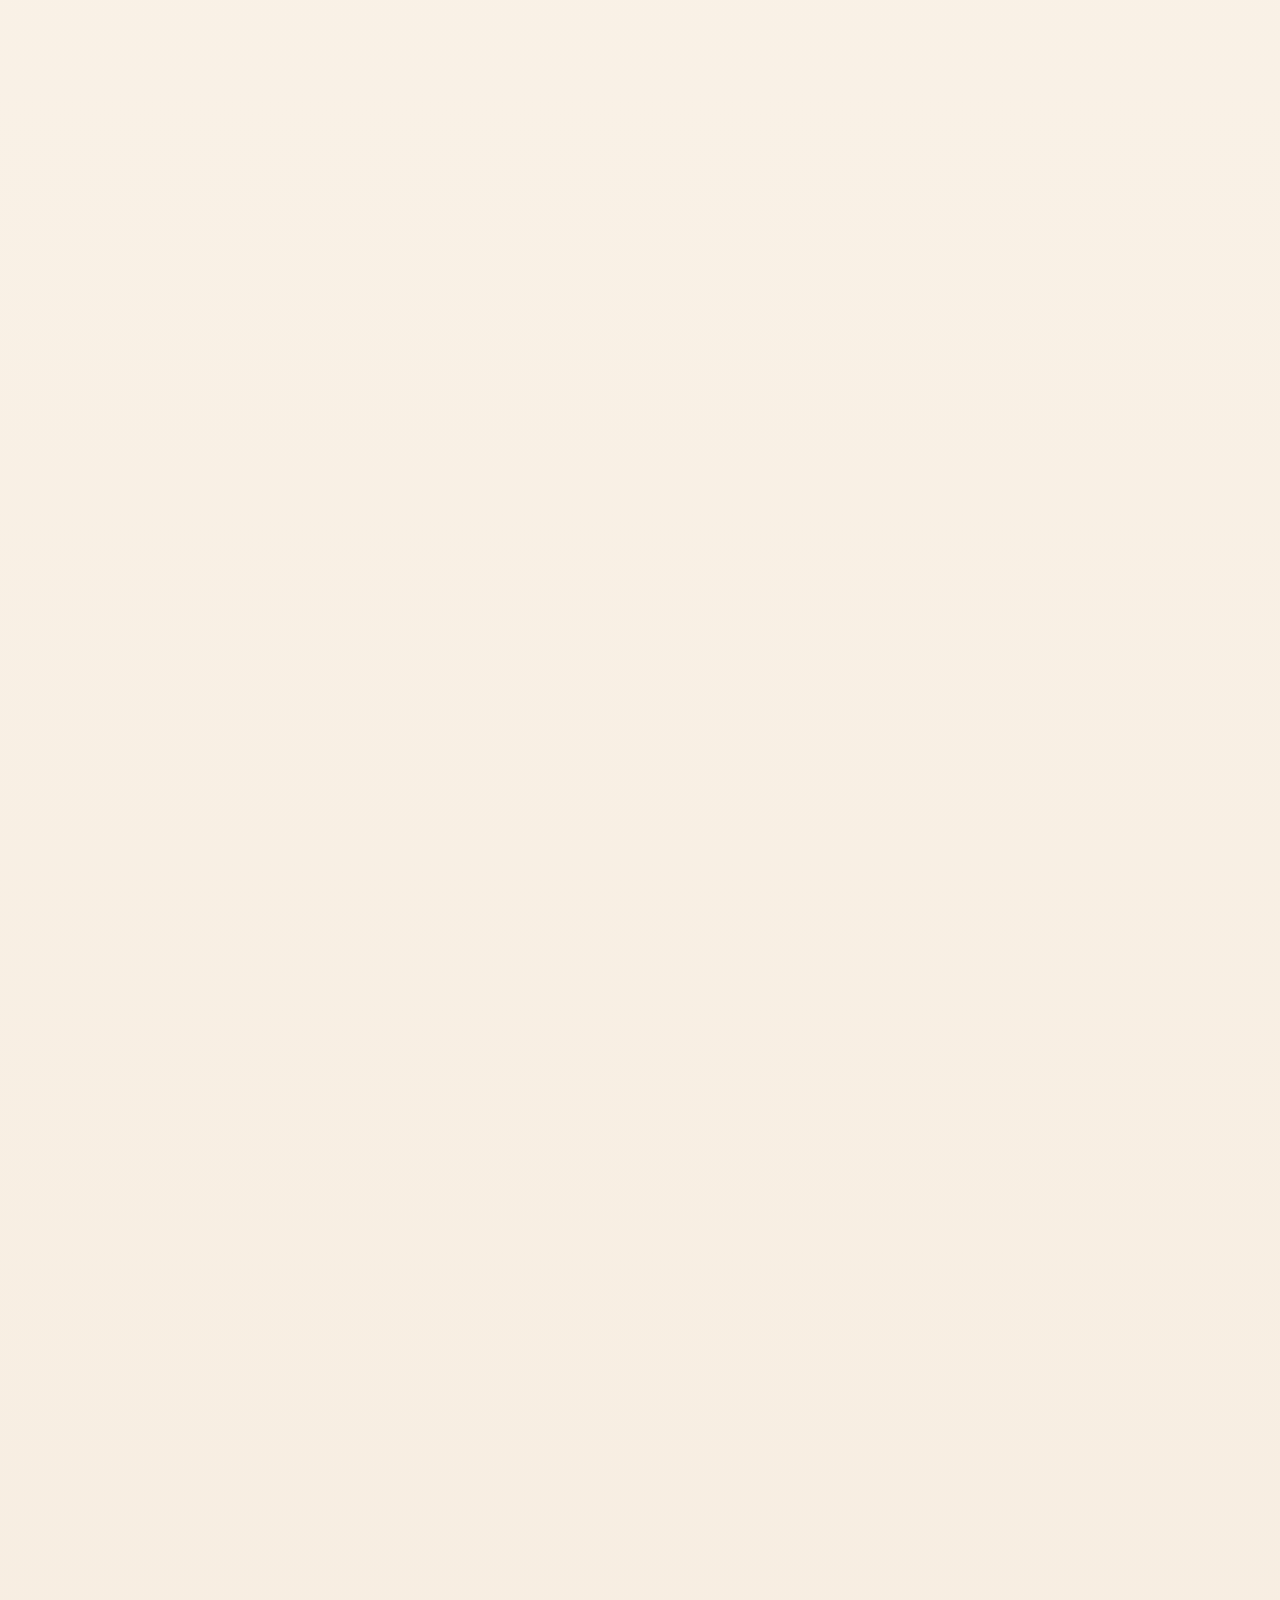
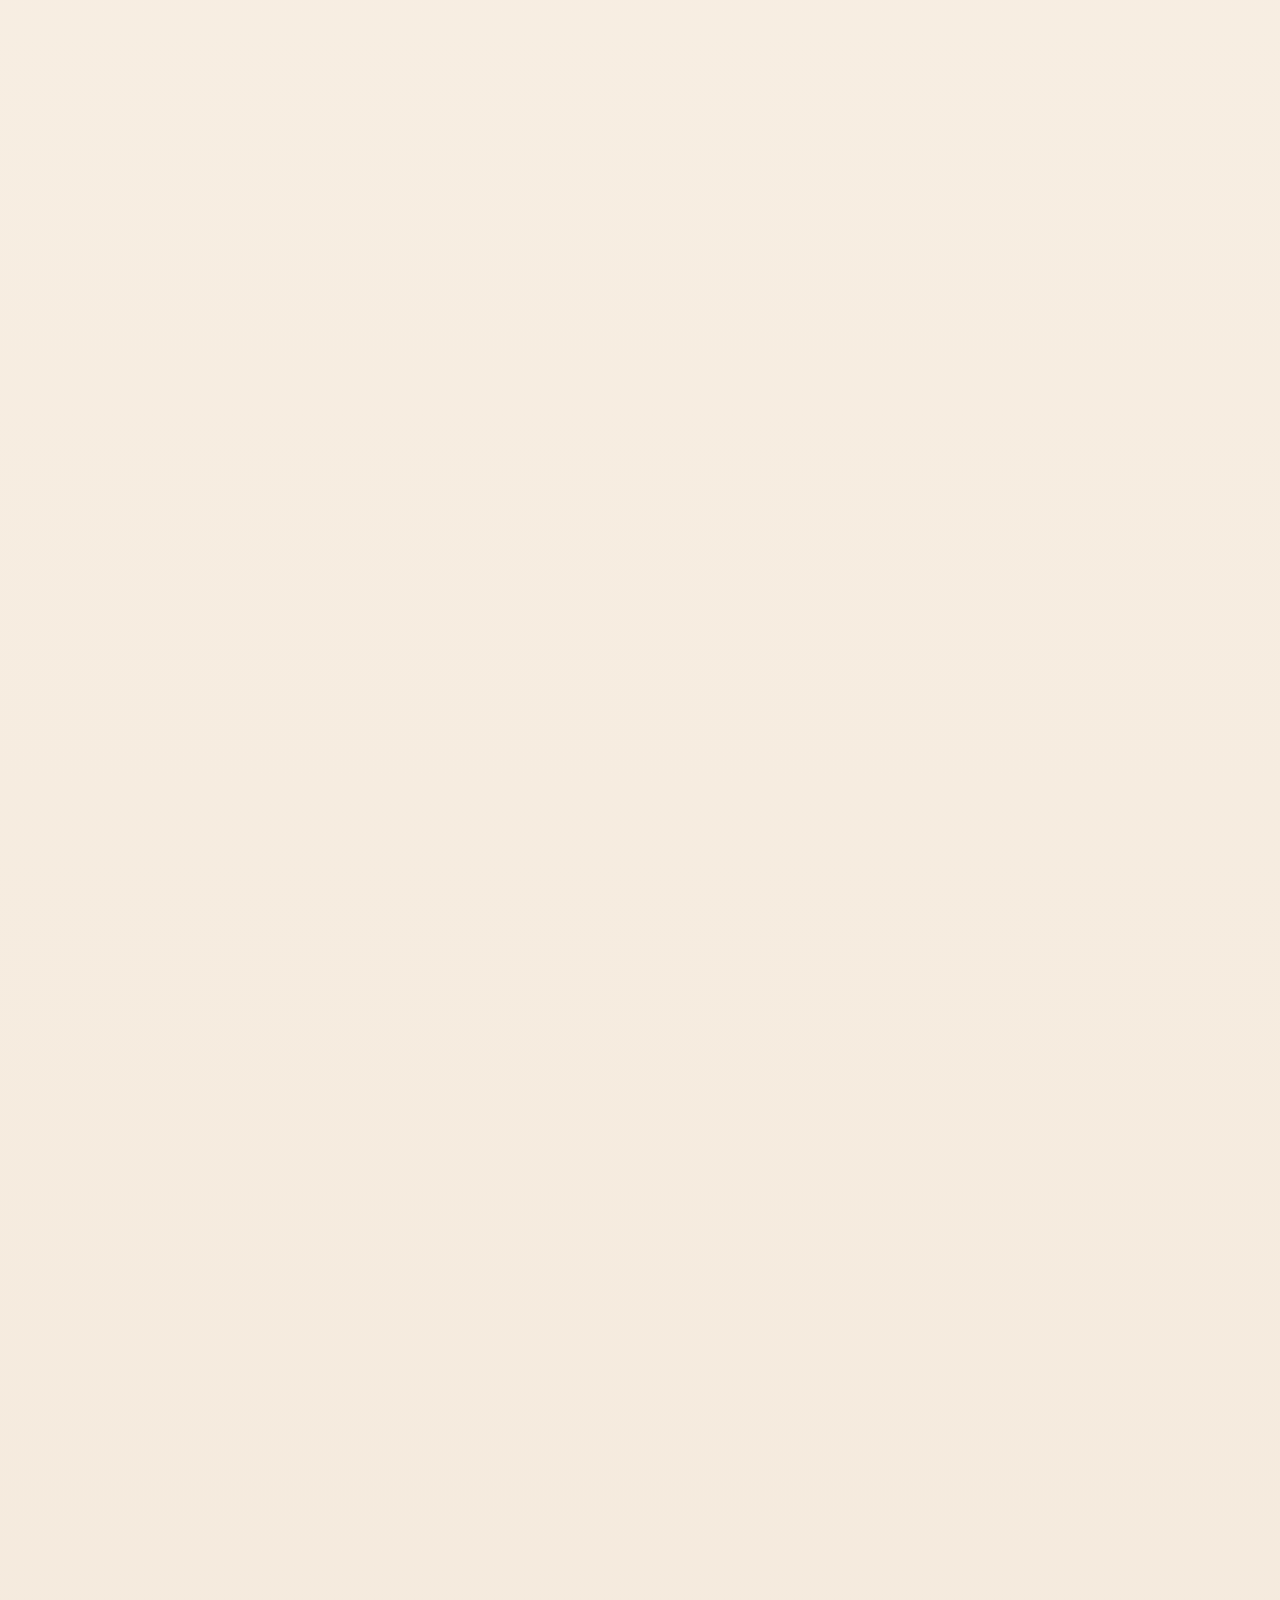
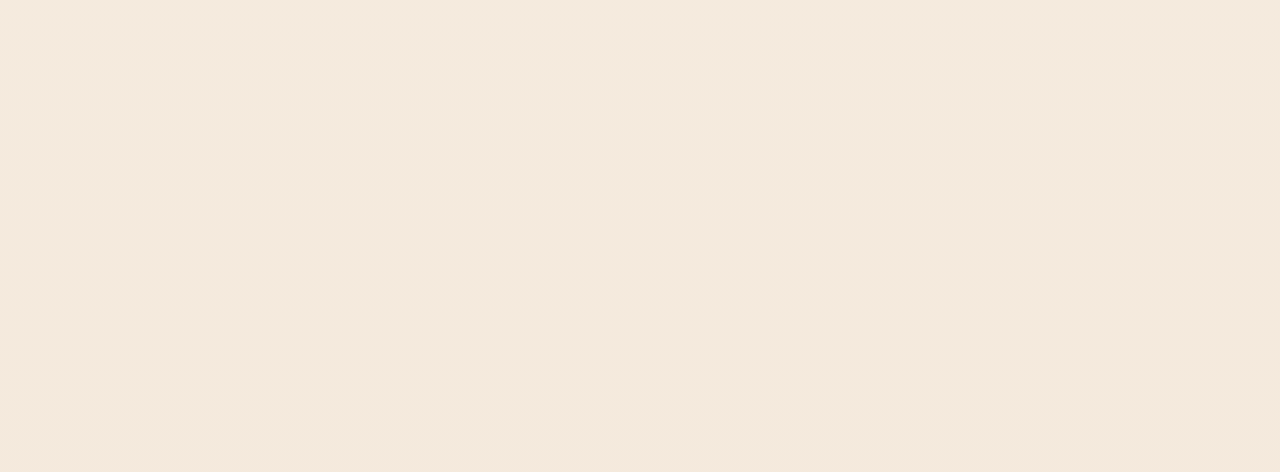
==== commit 1ea84d70: "Add files via upload" ====
--- a/index.html
+++ b/index.html
@@ -28,12 +28,7 @@
       rel="preload"
       as="image"
       href="https://images.unsplash.com/photo-1583511655826-05700d52f4d9?auto=format&fit=crop&w=960&q=60&fm=avif"
-      imagesrcset="
-        https://images.unsplash.com/photo-1583511655826-05700d52f4d9?auto=format&fit=crop&w=720&q=58&fm=avif 720w,
-        https://images.unsplash.com/photo-1583511655826-05700d52f4d9?auto=format&fit=crop&w=1200&q=62&fm=avif 1200w,
-        https://images.unsplash.com/photo-1583511655826-05700d52f4d9?auto=format&fit=crop&w=1800&q=66&fm=avif 1800w
-      "
-      imagesizes="100vw"
+      media="(max-width: 767px)"
       fetchpriority="high"
     />
     <link rel="preconnect" href="https://fonts.googleapis.com" />
@@ -121,15 +116,15 @@
           loop
           playsinline
           preload="metadata"
-          poster="https://source.unsplash.com/1800x1200/?elegant-dog-grooming,luxury-pet-salon"
+          poster="https://images.unsplash.com/photo-1583511655826-05700d52f4d9?auto=format&fit=crop&w=960&q=60&fm=avif"
           aria-hidden="true"
         >
-          <source src="https://videos.pexels.com/video-files/855029/855029-hd_1920_1080_30fps.mp4" type="video/mp4" />
+          <source src="https://videos.pexels.com/video-files/855029/855029-hd_1920_1080_30fps.mp4" type="video/mp4" media="(min-width: 768px)" />
         </video>
         <div class="hero-slider" aria-hidden="true">
-          <div class="hero-slide is-active" style="--hero-image: url('https://source.unsplash.com/1800x1200/?elegant-dog-grooming,luxury-pet-salon')"></div>
-          <div class="hero-slide" style="--hero-image: url('https://source.unsplash.com/1800x1200/?luxury-poodle-aesthetic,premium-grooming')"></div>
-          <div class="hero-slide" style="--hero-image: url('https://source.unsplash.com/1800x1200/?cat-grooming,luxury-pet-care')"></div>
+          <div class="hero-slide is-active" style="--hero-image: url('https://images.unsplash.com/photo-1583511655826-05700d52f4d9?auto=format&fit=crop&w=960&q=60&fm=avif')"></div>
+          <div class="hero-slide" style="--hero-image: url('https://source.unsplash.com/1400x900/?luxury-poodle-aesthetic,premium-grooming&fm=webp&q=72')"></div>
+          <div class="hero-slide" style="--hero-image: url('https://source.unsplash.com/1400x900/?cat-grooming,luxury-pet-care&fm=webp&q=72')"></div>
         </div>
         <div class="hero-overlay"></div>
         <div class="hero-content">
@@ -457,13 +452,28 @@
         </div>
       </section>
 
-      <div class="footer-map" aria-label="Salon location map">
-        <iframe
-          title="Schatzi Grooming Salon map"
-          loading="lazy"
-          referrerpolicy="no-referrer-when-downgrade"
-          src="https://www.google.com/maps?q=Halmerweg%2031a%2C%2028237%20Bremen%2C%20Deutschland&amp;output=embed"
-        ></iframe>
+      <div
+        class="footer-map google-map-consent"
+        aria-label="Salon location map"
+        data-google-map
+        data-map-src="https://www.google.com/maps/embed?pb=!1m18!1m12!1m3!1d2393.921350849301!2d8.7561841!3d53.1363612!2m3!1f0!2f0!3f0!3m2!1i1024!2i768!4f13.1!3m3!1m2!1s0x47b1286ebef1952d%3A0x286bd4fb8eb6845c!2sHalmerweg%2031a%2C%2028237%20Bremen!5e0!3m2!1sde!2sde!4v1716723200000!5m2!1sde!2sde"
+      >
+        <div class="map-consent-wall">
+          <div class="map-consent-card">
+            <span aria-hidden="true">📍</span>
+            <h3>Google Maps aktivieren?</h3>
+            <p>
+              Um Ihnen die Karte zu zeigen, müssen Daten von Google-Servern geladen werden. Dabei kann Google Cookies speichern und Informationen zu Ihrer IP-Adresse verarbeiten.
+            </p>
+            <small>
+              Подробнее читайте в нашей
+              <a href="/privacy.html">Datenschutzerklärung</a>.
+            </small>
+            <button class="button map-consent-button" type="button" data-google-map-consent>
+              Karte laden & akzeptieren
+            </button>
+          </div>
+        </div>
       </div>
       <div class="footer-content">
         <div>
@@ -498,7 +508,7 @@
     <nav class="bottom-nav" aria-label="Быстрые действия">
       <a href="https://booksly.pl/schatzi" target="_blank" rel="noreferrer" aria-label="Online-Termin bei SCHATZI buchen">Booksly</a>
       <a href="https://wa.me/491703636129" target="_blank" rel="noreferrer" aria-label="SCHATZI in WhatsApp öffnen">WhatsApp</a>
-      <a href="https://www.google.com/maps?q=Grooming+Salon/Katze-+und+Hundesalon+%E2%80%9CSCHATZI%E2%80%9D,+Halmerweg+31a,+28237+Bremen&amp;ftid=0x47b1290051dfa5f5:0xd15544ab7d876a" target="_blank" rel="noreferrer" aria-label="Route zu SCHATZI in Google Maps öffnen">Karte</a>
+      <a href="tel:+491703636129" aria-label="SCHATZI telefonisch anrufen">Call</a>
     </nav>
 
     <section class="cookie-notice" data-cookie-notice aria-label="Cookie-Einstellungen">
--- a/styles.css
+++ b/styles.css
@@ -616,7 +616,7 @@
 
 .accordion.is-open .accordion-content {
   content-visibility: auto;
-  max-height: 16rem;
+  max-height: none;
   padding-bottom: 1.35rem;
 }
 
@@ -987,20 +987,91 @@
 }
 
 .footer-map {
-  height: min(34rem, 58vw);
+  aspect-ratio: 16 / 9;
+  height: auto;
   min-height: 22rem;
   overflow: hidden;
   border: 1px solid var(--line);
   border-radius: 2rem;
   background: var(--charcoal-soft);
   box-shadow: var(--shadow);
-  filter: grayscale(0.65) contrast(0.95) brightness(1.04) sepia(0.08);
 }
 
 .footer-map iframe {
   width: 100%;
   height: 100%;
   border: 0;
+}
+
+.google-map-consent {
+  position: relative;
+  background: #0d2218;
+}
+
+.map-consent-wall {
+  position: absolute;
+  inset: 0;
+  z-index: 1;
+  display: flex;
+  align-items: center;
+  justify-content: center;
+  padding: clamp(1.2rem, 4vw, 2rem);
+  padding-bottom: calc(6.5rem + env(safe-area-inset-bottom));
+  overflow-y: auto;
+  color: #e2e8f0;
+  text-align: center;
+  background: rgba(10, 25, 18, 0.95);
+  backdrop-filter: blur(10px);
+}
+
+.map-consent-card {
+  width: min(28rem, 100%);
+}
+
+.map-consent-card span {
+  display: inline-block;
+  margin-bottom: 1rem;
+  font-size: 2rem;
+}
+
+.map-consent-card h3 {
+  margin-bottom: 1rem;
+  color: #c5a880;
+  font-size: clamp(1.45rem, 5vw, 1.8rem);
+  letter-spacing: 0.04em;
+}
+
+.map-consent-card p {
+  margin-bottom: 0.9rem;
+  color: #94a3b8;
+  font-size: 0.92rem;
+  line-height: 1.7;
+}
+
+.map-consent-card small {
+  display: block;
+  margin-bottom: 1.1rem;
+  color: #5f7566;
+  line-height: 1.6;
+}
+
+.map-consent-card a {
+  color: #c5a880;
+  text-decoration: underline;
+  text-underline-offset: 0.18em;
+}
+
+.map-consent-button {
+  min-height: 48px;
+  border: 1px solid rgba(197, 168, 128, 0.3);
+  color: #c5a880;
+  background: #1b3d2f;
+  box-shadow: 0 14px 36px rgba(0, 0, 0, 0.22);
+}
+
+.map-consent-button:hover {
+  color: #0a1912;
+  background: #c5a880;
 }
 
 .footer-content {
@@ -1163,225 +1234,440 @@
   }
 }
 
-@media (max-width: 980px) {
+/* Mobile-first performance and layout hardening layer. */
+body {
+  padding-bottom: calc(5.8rem + env(safe-area-inset-bottom));
+}
+
+h1 {
+  max-width: 12ch;
+  font-size: clamp(2.45rem, 11.5vw, 3.9rem);
+  line-height: 1;
+}
+
+h2 {
+  font-size: clamp(2.35rem, 11vw, 4rem);
+  line-height: 0.98;
+}
+
+h3 {
+  font-size: clamp(1.45rem, 6vw, 2.35rem);
+}
+
+.site-header {
+  position: sticky;
+  top: 0;
+  flex-wrap: wrap;
+  gap: 0.6rem;
+  padding: 0.72rem 0.9rem;
+}
+
+.brand {
+  font-size: clamp(0.92rem, 4vw, 1.1rem);
+}
+
+.brand-mark {
+  width: 2.2rem;
+  height: 2.2rem;
+}
+
+.nav-links,
+.header-socials,
+.header-cta {
+  display: none;
+}
+
+.language-switcher {
+  order: 3;
+  width: 100%;
+  margin-left: 0;
+  justify-content: center;
+}
+
+.hero {
+  min-height: auto;
+  padding: clamp(2rem, 8vw, 3.25rem) 1rem 3rem;
+}
+
+.hero-video {
+  display: none;
+}
+
+.hero-slider {
+  z-index: -3;
+}
+
+.hero-slide.is-active {
+  opacity: 0.42;
+}
+
+.hero-content,
+.hero-copy {
+  width: 100%;
+  max-width: 100%;
+}
+
+.hero-actions {
+  display: none;
+}
+
+.hero-card {
+  position: relative;
+  right: auto;
+  bottom: auto;
+  width: 100%;
+  margin-top: 1.5rem;
+  padding: 1rem;
+  border-radius: 1.35rem;
+}
+
+.section {
+  content-visibility: auto;
+  contain-intrinsic-size: 1px 52rem;
+  padding: 4rem 1rem;
+}
+
+.prices,
+.care-quiz,
+.gallery,
+.team,
+.social,
+.footer {
+  content-visibility: auto;
+  contain-intrinsic-size: 1px 54rem;
+}
+
+.split-layout,
+.section-heading,
+.footer-content {
+  grid-template-columns: 1fr;
+  gap: 1.5rem;
+}
+
+.copy-stack {
+  padding-top: 0;
+}
+
+.badge-grid,
+.contact-grid,
+.team-grid,
+.instagram-grid {
+  display: flex;
+  grid-template-columns: none;
+  gap: 0.9rem;
+  margin-top: 1.5rem;
+  overflow-x: auto;
+  padding: 0 0 0.45rem;
+  scroll-padding-inline: 1rem;
+  scroll-snap-type: x mandatory;
+  -webkit-overflow-scrolling: touch;
+}
+
+.badge-grid::-webkit-scrollbar,
+.contact-grid::-webkit-scrollbar,
+.team-grid::-webkit-scrollbar,
+.instagram-grid::-webkit-scrollbar,
+.tabs::-webkit-scrollbar {
+  display: none;
+}
+
+.badge-card,
+.contact-card,
+.team-card,
+.instagram-grid a {
+  flex: 0 0 min(82vw, 24rem);
+  scroll-snap-align: start;
+}
+
+.badge-card {
+  grid-template-columns: 1fr;
+}
+
+.tabs {
+  flex-wrap: nowrap;
+  margin-inline: -1rem;
+  overflow-x: auto;
+  padding: 0 1rem 0.4rem;
+  scroll-padding-inline: 1rem;
+  scroll-snap-type: x mandatory;
+  -webkit-overflow-scrolling: touch;
+}
+
+.tab-button {
+  flex: 0 0 auto;
+  min-height: 48px;
+  scroll-snap-align: start;
+}
+
+.accordion-trigger {
+  min-height: 56px;
+  align-items: flex-start;
+  flex-direction: column;
+  padding: 1rem;
+}
+
+.accordion.is-open .accordion-content {
+  max-height: none;
+}
+
+.quiz-card {
+  grid-template-columns: 1fr;
+  margin-top: 1.5rem;
+  padding: 1rem;
+}
+
+.quiz-card select,
+.button,
+.text-link,
+.footer-links a {
+  min-height: 48px;
+}
+
+.comparison {
+  min-height: clamp(20rem, 72vw, 27rem);
+  margin-top: 1.5rem;
+  border-radius: 1.4rem;
+}
+
+.comparison-after img {
+  width: calc(100vw - 2rem);
+}
+
+.team-card {
+  min-height: 25rem;
+  border-radius: 1.4rem;
+}
+
+.team-info {
+  padding: 1rem;
+  transform: translateY(0);
+}
+
+.team-info p,
+.team-info small {
+  opacity: 1;
+  transform: translateY(0);
+}
+
+.contact-card {
+  min-height: auto;
+}
+
+.footer {
+  padding: 0 1rem 2rem;
+}
+
+.footer-map {
+  min-height: 18rem;
+  border-radius: 1.4rem;
+}
+
+.bottom-nav {
+  right: 0.7rem;
+  bottom: 0.7rem;
+  left: 0.7rem;
+  display: grid;
+  padding: 0.4rem;
+  padding-bottom: calc(0.4rem + env(safe-area-inset-bottom));
+}
+
+.bottom-nav a {
+  min-height: 48px;
+  font-size: 0.66rem;
+}
+
+.cookie-notice {
+  bottom: calc(5.8rem + env(safe-area-inset-bottom));
+  gap: 0.75rem;
+  padding: 0.85rem;
+}
+
+.cookie-notice p {
+  font-size: 0.88rem;
+  line-height: 1.5;
+}
+
+.cookie-notice div {
+  gap: 0.5rem;
+}
+
+.cookie-notice .button,
+.cookie-notice .text-link {
+  flex: 1 1 12rem;
+  width: auto;
+  justify-content: center;
+  padding-inline: 0.8rem;
+  font-size: 0.68rem;
+}
+
+@media (min-width: 768px) {
+  body {
+    padding-bottom: 0;
+  }
+
+  h1 {
+    max-width: 13ch;
+    font-size: clamp(4.6rem, 11vw, 10.8rem);
+  }
+
+  h2 {
+    font-size: clamp(3.2rem, 7vw, 7.4rem);
+  }
+
   .site-header {
-    align-items: flex-start;
-  }
-
-  .nav-links {
-    display: none;
-  }
-
-  .header-socials {
-    display: none;
+    position: fixed;
+    align-items: center;
+    flex-wrap: nowrap;
+    gap: 1.2rem;
+    padding: 1.1rem clamp(1.25rem, 4vw, 4rem);
+  }
+
+  .header-cta {
+    display: inline-flex;
   }
 
   .language-switcher {
+    order: initial;
+    width: auto;
     margin-left: auto;
   }
 
   .hero {
-    align-items: start;
+    min-height: 100svh;
+    padding: 9rem clamp(1.25rem, 7vw, 7rem) 5rem;
+  }
+
+  .hero-video {
+    display: block;
+  }
+
+  .hero-slider {
+    z-index: -4;
+  }
+
+  .hero-slide.is-active {
+    opacity: 0.32;
+  }
+
+  .hero-actions {
+    display: flex;
   }
 
   .hero-card {
-    position: relative;
-    right: auto;
-    bottom: auto;
-    margin-top: 3rem;
+    position: absolute;
+    right: clamp(1.25rem, 5vw, 5rem);
+    bottom: clamp(1.25rem, 5vw, 5rem);
+    width: min(22rem, calc(100% - 2.5rem));
+    margin-top: 0;
+  }
+
+  .section {
+    padding: clamp(5rem, 10vw, 9rem) clamp(1.25rem, 7vw, 7rem);
   }
 
   .split-layout,
-  .section-heading,
-  .footer-content {
+  .section-heading {
+    grid-template-columns: minmax(0, 0.95fr) minmax(19rem, 0.75fr);
+    gap: clamp(2.5rem, 7vw, 7rem);
+  }
+
+  .copy-stack {
+    padding-top: clamp(0.5rem, 5vw, 5rem);
+  }
+
+  .badge-grid,
+  .contact-grid,
+  .instagram-grid {
+    display: grid;
+    overflow: visible;
+    padding-bottom: 0;
+  }
+
+  .badge-grid {
     grid-template-columns: 1fr;
   }
 
+  .contact-grid {
+    grid-template-columns: repeat(3, minmax(0, 1fr));
+  }
+
+  .instagram-grid {
+    grid-template-columns: repeat(4, minmax(0, 1fr));
+  }
+
+  .badge-card,
+  .contact-card,
+  .instagram-grid a {
+    flex: initial;
+  }
+
   .team-grid {
-    grid-template-columns: 1fr;
-  }
-
-  .contact-grid {
-    grid-template-columns: 1fr;
-  }
-
-  .quiz-card {
-    grid-template-columns: 1fr;
+    display: grid;
+    grid-template-columns: minmax(0, 34rem);
+    justify-content: center;
+    overflow: visible;
+    padding-bottom: 0;
   }
 
   .team-card {
-    min-height: 28rem;
-  }
-
-  .instagram-grid {
-    grid-template-columns: repeat(2, minmax(0, 1fr));
-  }
-
-  .footer-links {
-    justify-content: flex-start;
-  }
-}
-
-@media (max-width: 620px) {
-  body {
-    padding-bottom: 5.8rem;
-  }
-
-  .site-header {
-    gap: 0.7rem;
-    padding: 0.7rem 0.9rem;
-  }
-
-  .brand {
-    font-size: 1rem;
-  }
-
-  .brand-mark {
-    width: 2.2rem;
-    height: 2.2rem;
-  }
-
-  .header-cta {
-    padding: 0.72rem 0.9rem;
-    font-size: 0.66rem;
-  }
-
-  .language-switcher {
-    order: 3;
-    width: 100%;
-    justify-content: center;
-  }
-
-  .tabs {
-    flex-wrap: nowrap;
-    margin-inline: -1.25rem;
-    overflow-x: auto;
-    padding: 0 1.25rem 0.35rem;
-    scroll-snap-type: x proximity;
-  }
-
-  .tab-button {
-    flex: 0 0 auto;
-    scroll-snap-align: start;
-  }
-
-  .hero {
-    min-height: 92svh;
-    padding: 7rem 1rem 3rem;
-  }
-
-  .hero-video {
-    display: none;
-  }
-
-  .hero-slider {
-    z-index: -3;
-  }
-
-  .hero-slide.is-active {
-    opacity: 0.42;
-  }
-
-  h1 {
-    font-size: clamp(3.25rem, 16vw, 5rem);
-  }
-
-  h2 {
-    font-size: clamp(2.45rem, 12vw, 4.1rem);
-  }
-
-  .section {
-    padding: 4rem 1rem;
-  }
-
-  .section-heading,
-  .split-layout {
-    gap: 1.6rem;
-  }
-
-  .copy-stack {
-    padding-top: 0;
-  }
-
-  .button,
-  .hero-actions {
-    width: 100%;
-  }
-
-  .badge-card {
-    grid-template-columns: 1fr;
-  }
-
-  .accordion-trigger {
-    align-items: flex-start;
-    flex-direction: column;
-  }
-
-  .comparison {
-    min-height: 23rem;
-    margin-top: 2rem;
-  }
-
-  .comparison-after img {
-    width: calc(100vw - 2.5rem);
-  }
-
-  .instagram-grid {
-    gap: 0.65rem;
-  }
-
-  .contact-card {
-    min-height: auto;
-  }
-
-  .team-grid,
-  .instagram-grid,
-  .contact-grid,
-  .quiz-card,
-  .badge-grid {
-    margin-top: 1.5rem;
-  }
-
-  .team-card {
-    min-height: 25rem;
-    border-radius: 1.4rem;
+    flex: initial;
+    min-height: 34rem;
   }
 
   .team-info {
-    padding: 1rem;
-    transform: translateY(0);
+    padding: 1.35rem;
+    transform: translateY(3.2rem);
   }
 
   .team-info p,
   .team-info small {
-    opacity: 1;
-    transform: translateY(0);
+    opacity: 0;
+    transform: translateY(0.8rem);
+  }
+
+  .comparison {
+    min-height: clamp(27rem, 64vw, 47rem);
+    margin-top: 3rem;
+  }
+
+  .comparison-after img {
+    width: calc(100vw - clamp(2.5rem, 14vw, 14rem));
   }
 
   .footer {
-    padding: 0 1rem 2rem;
+    padding: 0 clamp(1.25rem, 7vw, 7rem) clamp(1.25rem, 4vw, 3rem);
   }
 
   .footer-map {
-    min-height: 18rem;
-    border-radius: 1.4rem;
+    min-height: 22rem;
+    border-radius: 2rem;
+  }
+
+  .map-consent-wall {
+    padding-bottom: clamp(1.2rem, 4vw, 2rem);
   }
 
   .bottom-nav {
-    display: grid;
-    right: 0.7rem;
-    bottom: 0.7rem;
-    left: 0.7rem;
-    padding: 0.4rem;
-  }
-
-  .bottom-nav a {
-    min-height: 48px;
-    font-size: 0.66rem;
+    display: none;
   }
 
   .cookie-notice {
-    bottom: 5.8rem;
+    bottom: 1rem;
+  }
+}
+
+@media (min-width: 1024px) {
+  .nav-links,
+  .header-socials {
+    display: flex;
+  }
+
+  .language-switcher {
+    margin-left: 0;
+  }
+
+  .footer-content {
+    grid-template-columns: 1fr auto;
   }
 }
 
